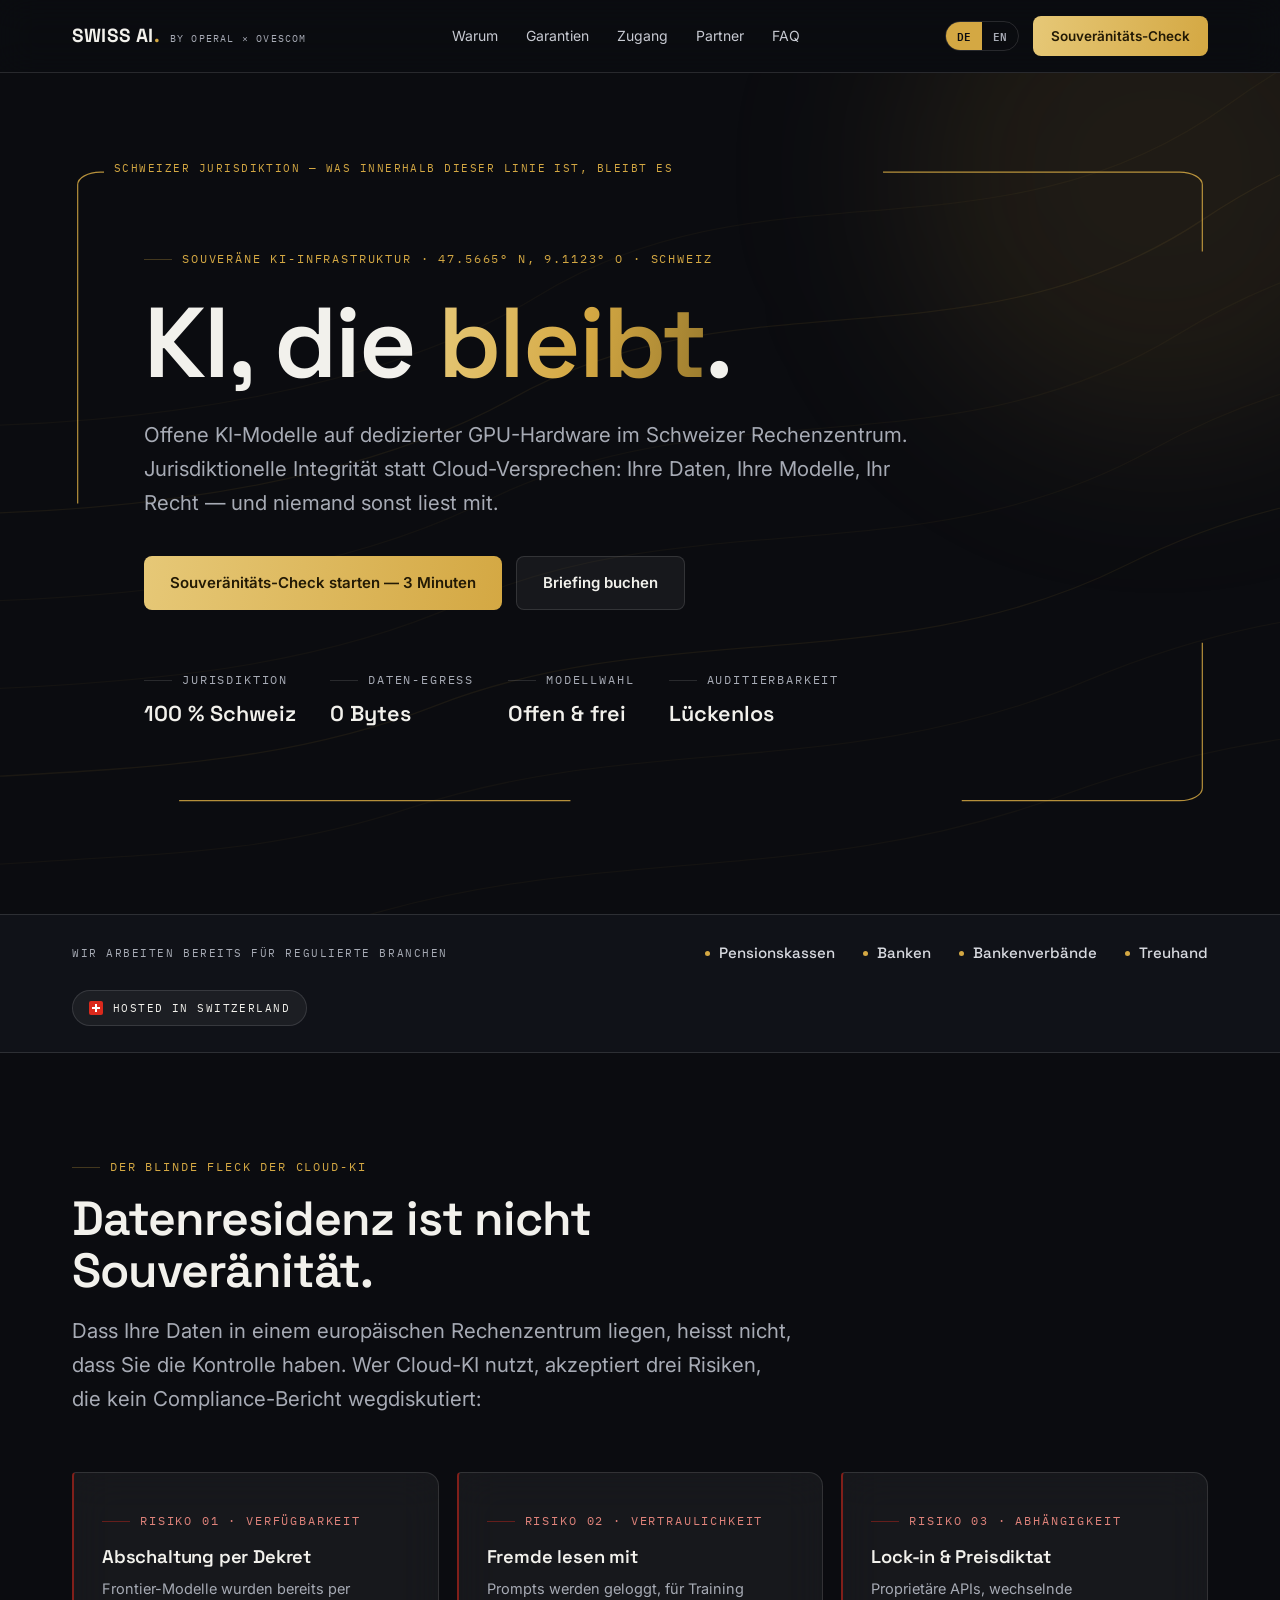
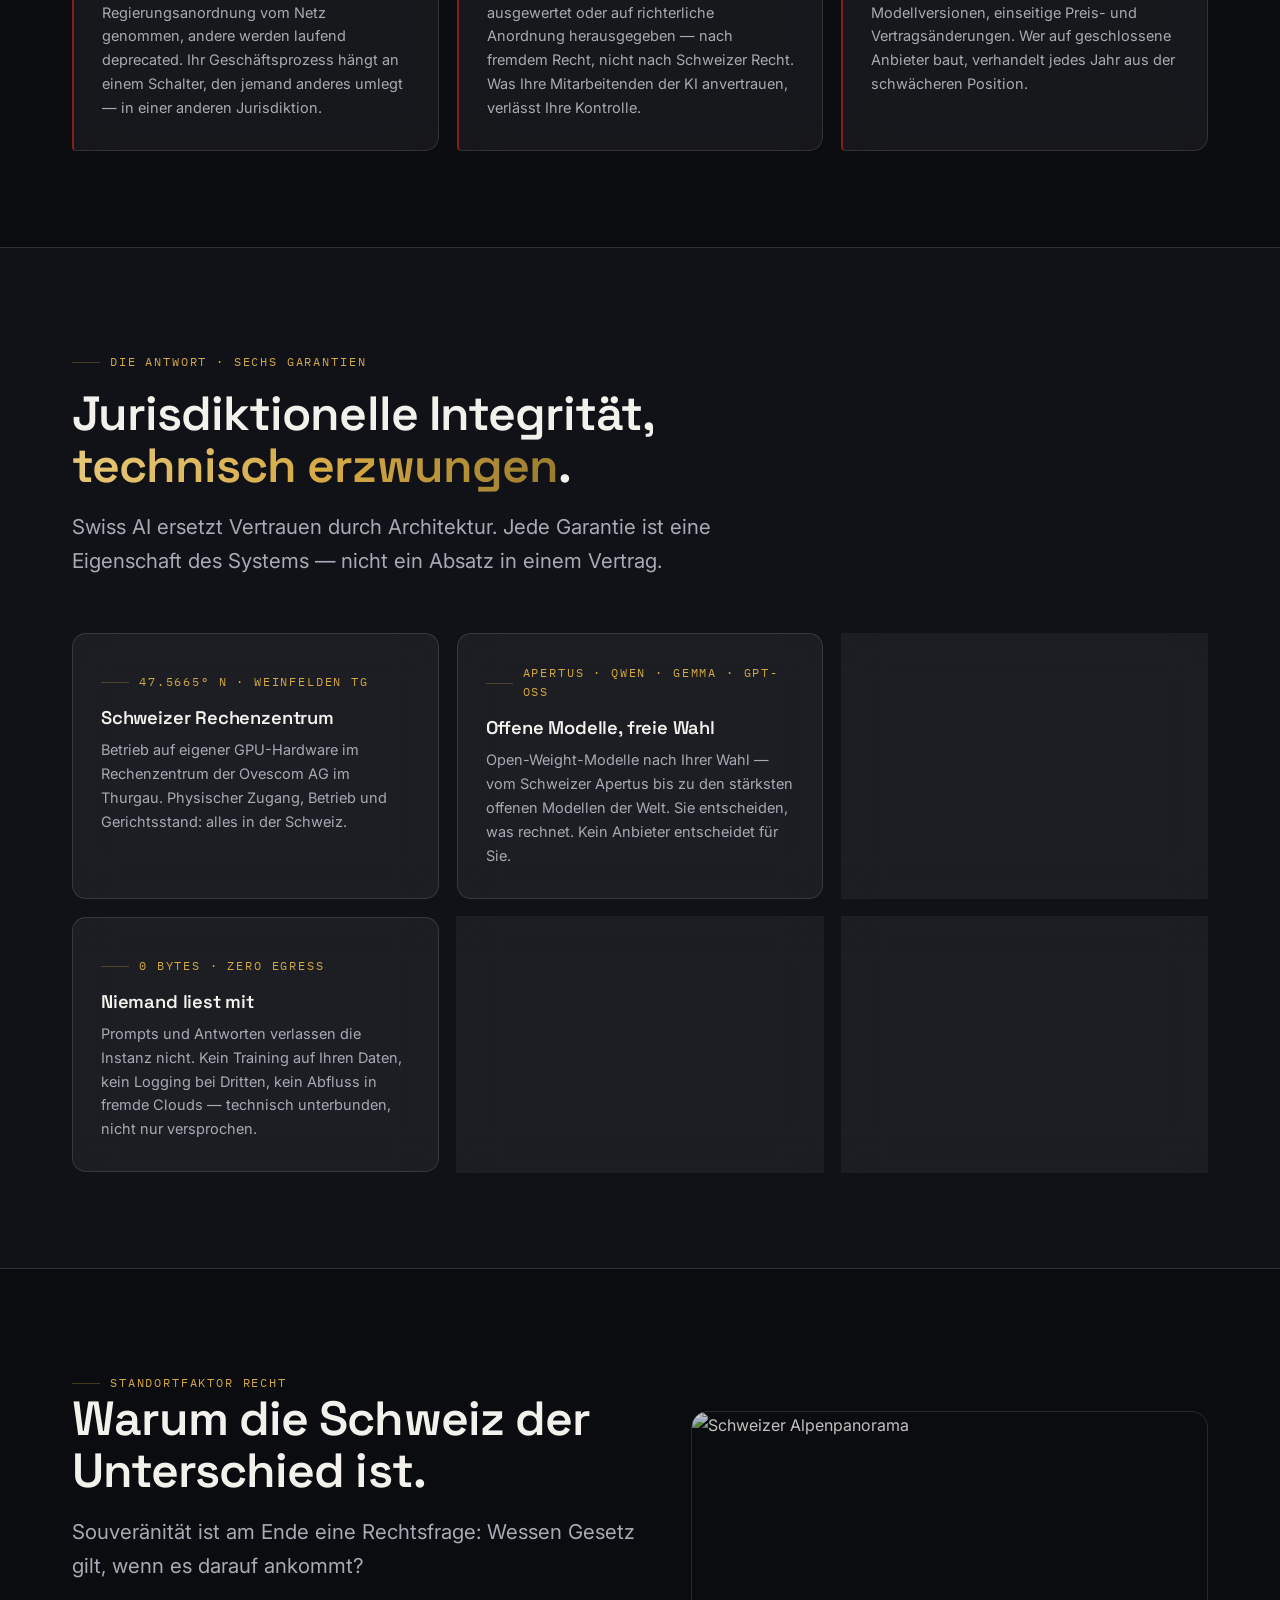
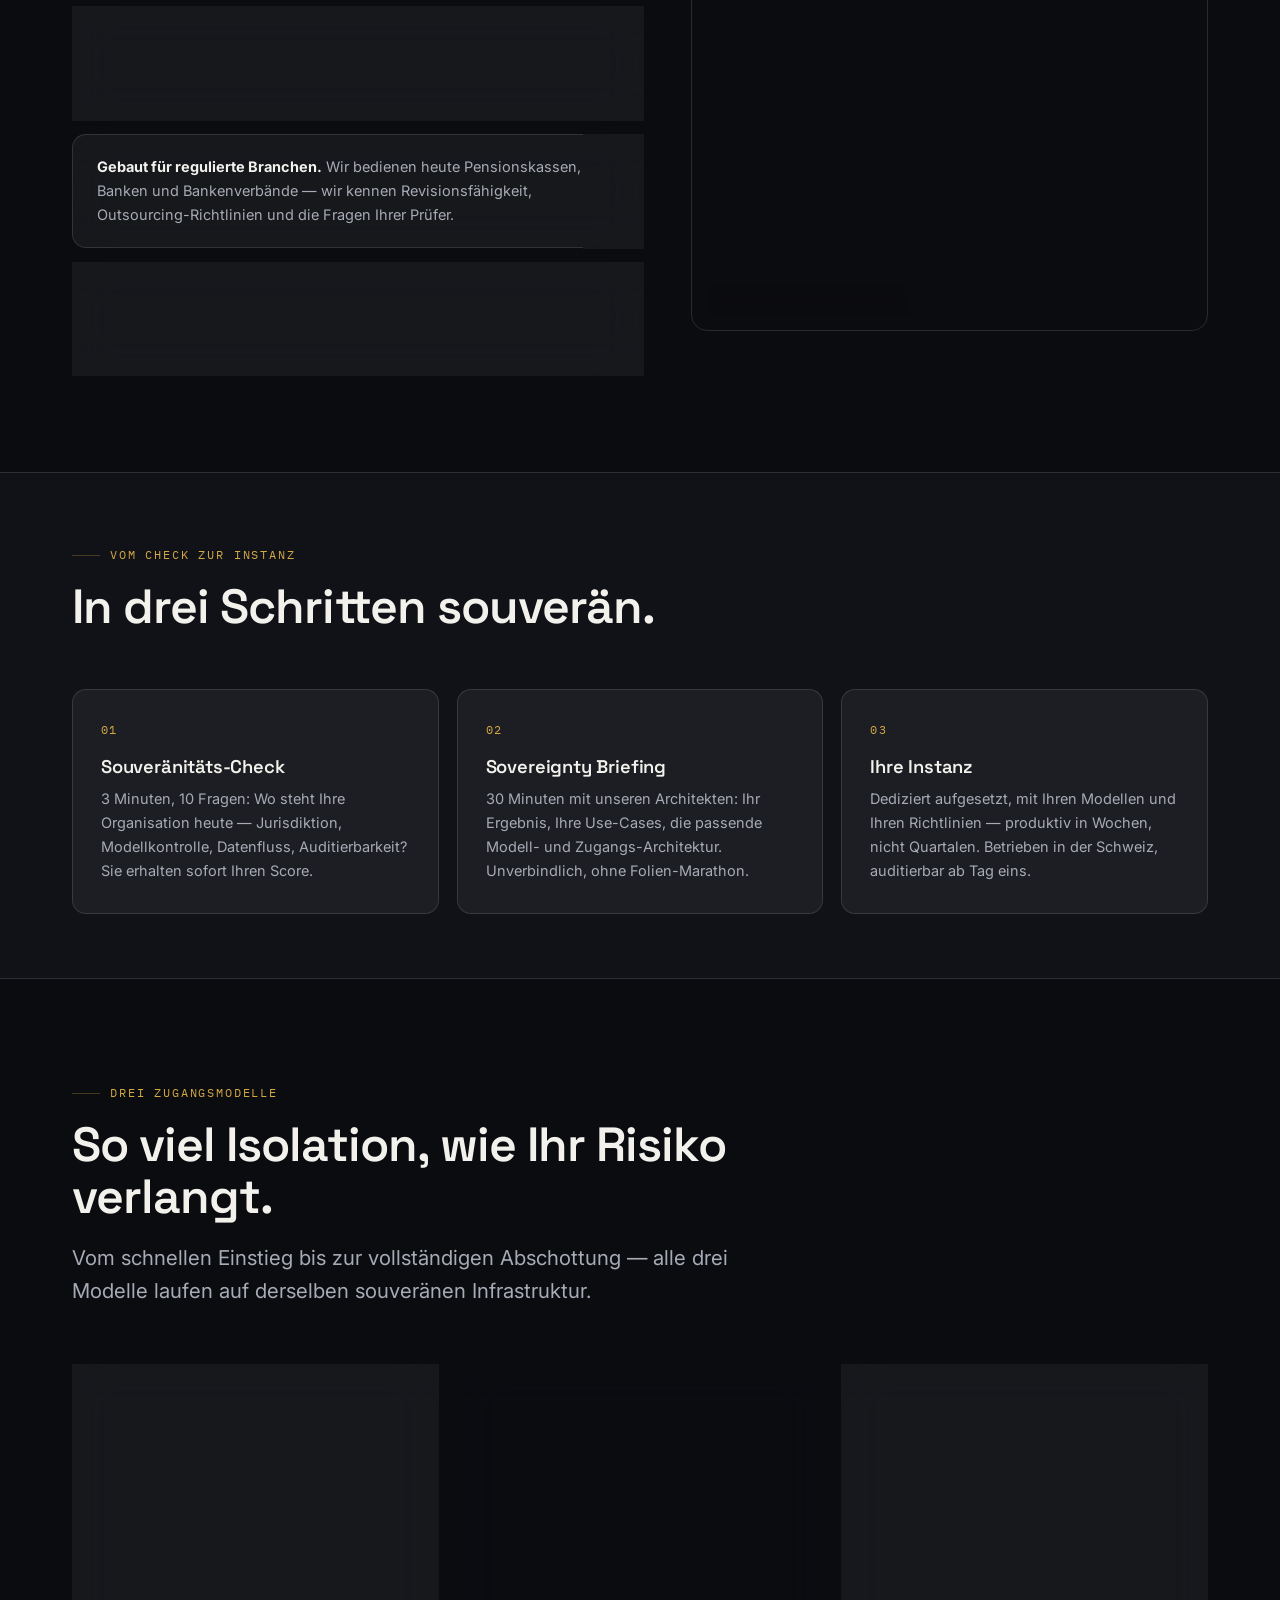
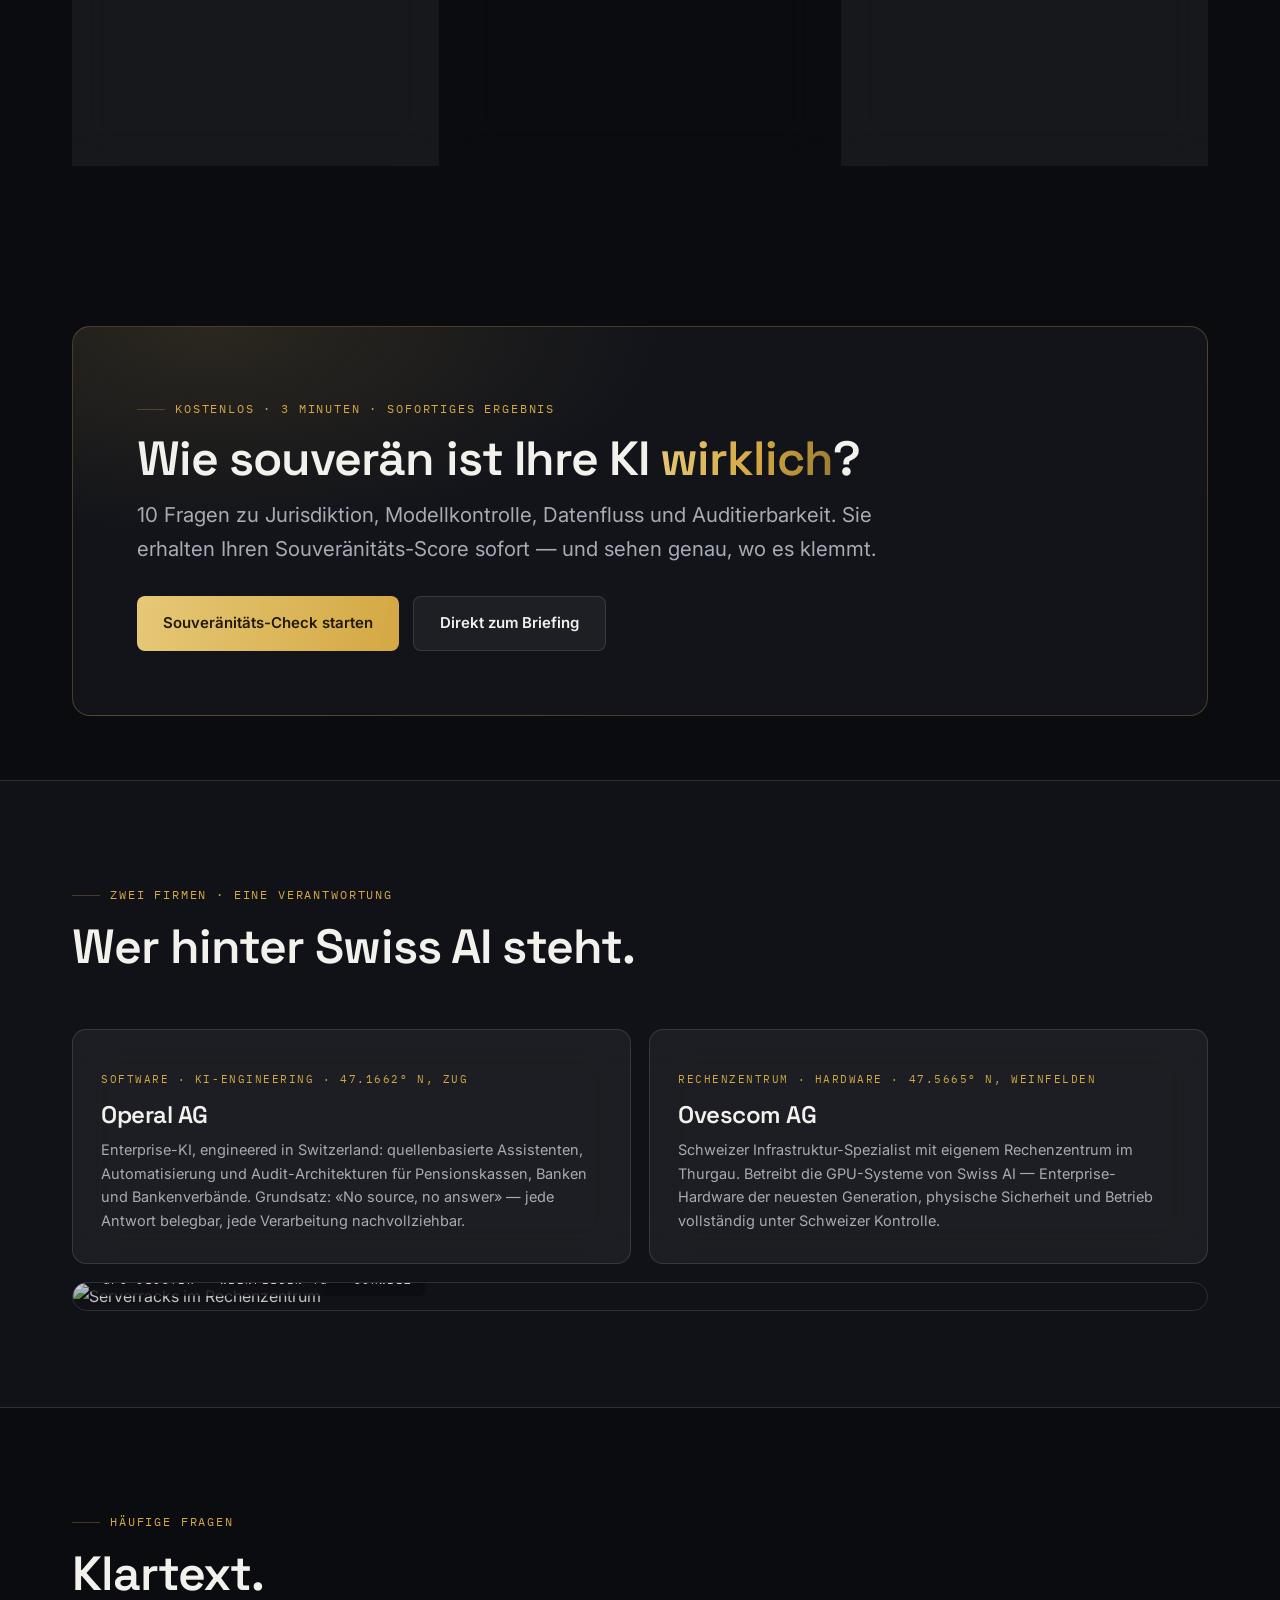
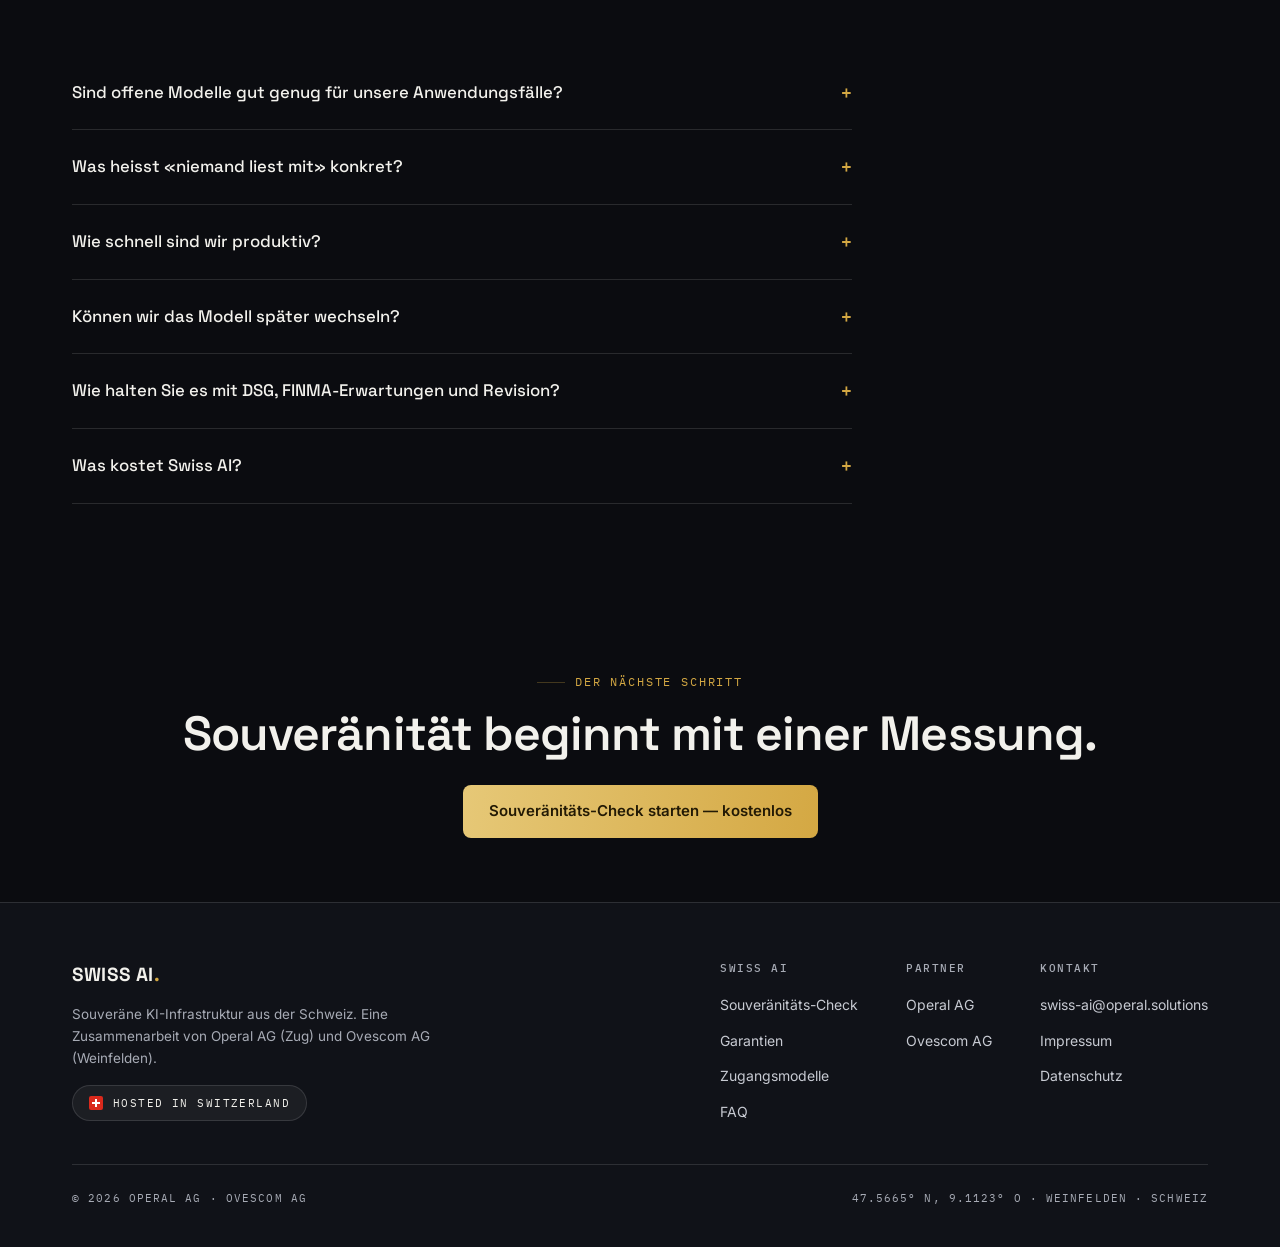
==== index.html @ bdcacbae "Swiss AI launch site: DE/EN homepage, Sovereignty Check Co-Authored-By: Claude Fable 5 <noreply@anth" ====
<!doctype html>
<html lang="de-CH">
<head>
<meta charset="utf-8">
<meta name="viewport" content="width=device-width, initial-scale=1">
<title>Swiss AI — KI, die bleibt. Souveräne KI-Infrastruktur aus der Schweiz</title>
<meta name="description" content="Swiss AI von Operal & Ovescom: offene KI-Modelle auf dedizierter GPU-Hardware im Schweizer Rechenzentrum. Jurisdiktionelle Integrität, Zero-Egress, vollständig auditierbar — für Banken, Pensionskassen und regulierte Branchen.">
<link rel="canonical" href="https://swiss-ai.operal.solutions/">
<link rel="alternate" hreflang="en" href="https://swiss-ai.operal.solutions/en/">
<link rel="alternate" hreflang="de-CH" href="https://swiss-ai.operal.solutions/">
<meta property="og:title" content="Swiss AI — KI, die bleibt.">
<meta property="og:description" content="Souveräne KI-Infrastruktur: Schweizer Rechenzentrum, offene Modelle, dedizierter Zugang, vollständig auditierbar. Niemand sonst liest mit.">
<meta property="og:type" content="website">
<meta property="og:url" content="https://swiss-ai.operal.solutions/">
<link rel="preconnect" href="https://fonts.googleapis.com">
<link rel="preconnect" href="https://fonts.gstatic.com" crossorigin>
<link href="https://fonts.googleapis.com/css2?family=Space+Grotesk:wght@500;600;700&family=Inter:wght@400;500;600&family=IBM+Plex+Mono:wght@400;500&display=swap" rel="stylesheet">
<link rel="stylesheet" href="/assets/style.css">
<link rel="icon" href="data:image/svg+xml,<svg xmlns='http://www.w3.org/2000/svg' viewBox='0 0 100 100'><rect width='100' height='100' rx='18' fill='%230b0c10'/><rect x='42' y='22' width='16' height='56' fill='%23d4a843'/><rect x='22' y='42' width='56' height='16' fill='%23d4a843'/></svg>">
</head>
<body>

<header class="hdr">
  <div class="wrap nav">
    <a class="brand" href="/">
      <span class="brand-mark">SWISS AI<span class="dot">.</span></span>
      <span class="brand-by">by Operal × Ovescom</span>
    </a>
    <nav class="navlinks" aria-label="Hauptnavigation">
      <a href="#warum">Warum</a>
      <a href="#garantien">Garantien</a>
      <a href="#zugang">Zugang</a>
      <a href="#partner">Partner</a>
      <a href="#faq">FAQ</a>
    </nav>
    <div class="navmeta">
      <div class="lang" aria-label="Sprache">
        <a class="on" href="/" aria-current="true">DE</a>
        <a href="/en/">EN</a>
      </div>
      <a class="btn btn-gold btn-sm" href="/check/">Souveränitäts-Check</a>
    </div>
  </div>
</header>

<main>

<!-- ============ HERO ============ -->
<section class="hero">
  <svg class="topo" viewBox="0 0 1400 900" preserveAspectRatio="xMidYMid slice" aria-hidden="true">
    <path d="M-50,720 C200,660 340,700 520,640 C700,580 860,620 1050,540 C1240,460 1350,500 1460,440"/>
    <path class="major" d="M-50,640 C180,600 360,630 540,560 C720,490 900,540 1080,450 C1260,360 1370,410 1460,350"/>
    <path d="M-50,560 C160,540 380,560 560,480 C740,400 920,460 1100,360 C1280,260 1380,320 1460,260"/>
    <path d="M-50,480 C140,480 400,490 580,400 C760,310 940,380 1120,270 C1300,160 1390,230 1460,170"/>
    <path class="major" d="M-50,400 C120,420 420,420 600,320 C780,220 960,300 1140,180 C1320,60 1400,140 1460,80"/>
    <path d="M-50,320 C100,360 440,350 620,240 C800,130 980,220 1160,90 C1340,-40 1410,50 1460,-10"/>
    <path d="M-50,800 C220,720 320,770 500,720 C680,670 840,700 1030,630 C1220,560 1340,590 1460,530"/>
  </svg>
  <div class="blob" style="width:520px;height:520px;background:rgba(212,168,67,0.10);top:-160px;right:-140px;"></div>

  <div class="wrap">
    <div class="hero-inner">
      <svg class="perimeter" aria-hidden="true" preserveAspectRatio="none" viewBox="0 0 100 100">
        <rect x="0.5" y="0.5" width="99" height="99" rx="2" pathLength="4000"/>
      </svg>
      <span class="perimeter-tag">Schweizer Jurisdiktion — was innerhalb dieser Linie ist, bleibt es</span>

      <span class="coord">Souveräne KI-Infrastruktur · 47.5665° N, 9.1123° O · Schweiz</span>
      <h1 class="h-display">KI, die <span class="gold">bleibt</span>.</h1>
      <p class="lede">Offene KI-Modelle auf dedizierter GPU-Hardware im Schweizer Rechenzentrum.
      Jurisdiktionelle Integrität statt Cloud-Versprechen: Ihre Daten, Ihre Modelle, Ihr Recht —
      und niemand sonst liest mit.</p>
      <div class="hero-ctas">
        <a class="btn btn-gold" href="/check/">Souveränitäts-Check starten — 3 Minuten</a>
        <a class="btn btn-glass" href="mailto:swiss-ai@operal.solutions?subject=Sovereignty%20Briefing">Briefing buchen</a>
      </div>

      <div class="hero-facts">
        <div class="fact"><span class="coord">Jurisdiktion</span><strong>100 % Schweiz</strong></div>
        <div class="fact"><span class="coord">Daten-Egress</span><strong>0 Bytes</strong></div>
        <div class="fact"><span class="coord">Modellwahl</span><strong>Offen &amp; frei</strong></div>
        <div class="fact"><span class="coord">Auditierbarkeit</span><strong>Lückenlos</strong></div>
      </div>
    </div>
  </div>
</section>

<!-- ============ TRUST ============ -->
<div class="trust">
  <div class="wrap trust-row">
    <span class="trust-label">Wir arbeiten bereits für regulierte Branchen</span>
    <div class="trust-items">
      <span>Pensionskassen</span>
      <span>Banken</span>
      <span>Bankenverbände</span>
      <span>Treuhand</span>
    </div>
    <span class="ch-badge"><span class="ch-cross" aria-hidden="true"></span> Hosted in Switzerland</span>
  </div>
</div>

<!-- ============ WARUM / RISIKEN ============ -->
<section id="warum">
  <div class="wrap">
    <div class="section-head reveal">
      <span class="coord">Der blinde Fleck der Cloud-KI</span>
      <h2 class="h-section">Datenresidenz ist nicht Souveränität.</h2>
      <p class="lede">Dass Ihre Daten in einem europäischen Rechenzentrum liegen, heisst nicht,
      dass Sie die Kontrolle haben. Wer Cloud-KI nutzt, akzeptiert drei Risiken,
      die kein Compliance-Bericht wegdiskutiert:</p>
    </div>
    <div class="grid grid-3">
      <div class="card card-risk reveal">
        <span class="coord">Risiko 01 · Verfügbarkeit</span>
        <h3 class="h-card">Abschaltung per Dekret</h3>
        <p>Frontier-Modelle wurden bereits per Regierungsanordnung vom Netz genommen, andere werden
        laufend deprecated. Ihr Geschäftsprozess hängt an einem Schalter, den jemand anderes umlegt —
        in einer anderen Jurisdiktion.</p>
      </div>
      <div class="card card-risk reveal">
        <span class="coord">Risiko 02 · Vertraulichkeit</span>
        <h3 class="h-card">Fremde lesen mit</h3>
        <p>Prompts werden geloggt, für Training ausgewertet oder auf richterliche Anordnung
        herausgegeben — nach fremdem Recht, nicht nach Schweizer Recht. Was Ihre Mitarbeitenden
        der KI anvertrauen, verlässt Ihre Kontrolle.</p>
      </div>
      <div class="card card-risk reveal">
        <span class="coord">Risiko 03 · Abhängigkeit</span>
        <h3 class="h-card">Lock-in &amp; Preisdiktat</h3>
        <p>Proprietäre APIs, wechselnde Modellversionen, einseitige Preis- und Vertragsänderungen.
        Wer auf geschlossene Anbieter baut, verhandelt jedes Jahr aus der schwächeren Position.</p>
      </div>
    </div>
  </div>
</section>

<!-- ============ GARANTIEN ============ -->
<section id="garantien" style="background:var(--ink-2);border-top:1px solid var(--line);border-bottom:1px solid var(--line);">
  <div class="wrap">
    <div class="section-head reveal">
      <span class="coord">Die Antwort · Sechs Garantien</span>
      <h2 class="h-section">Jurisdiktionelle Integrität, <span class="gold">technisch erzwungen</span>.</h2>
      <p class="lede">Swiss AI ersetzt Vertrauen durch Architektur. Jede Garantie ist eine
      Eigenschaft des Systems — nicht ein Absatz in einem Vertrag.</p>
    </div>
    <div class="grid grid-3">
      <div class="card reveal">
        <span class="coord">47.5665° N · Weinfelden TG</span>
        <h3 class="h-card">Schweizer Rechenzentrum</h3>
        <p>Betrieb auf eigener GPU-Hardware im Rechenzentrum der Ovescom AG im Thurgau.
        Physischer Zugang, Betrieb und Gerichtsstand: alles in der Schweiz.</p>
      </div>
      <div class="card reveal">
        <span class="coord">Apertus · Qwen · Gemma · GPT-OSS</span>
        <h3 class="h-card">Offene Modelle, freie Wahl</h3>
        <p>Open-Weight-Modelle nach Ihrer Wahl — vom Schweizer Apertus bis zu den stärksten
        offenen Modellen der Welt. Sie entscheiden, was rechnet. Kein Anbieter entscheidet für Sie.</p>
      </div>
      <div class="card reveal">
        <span class="coord">GPU-Passthrough · MIG-Isolation</span>
        <h3 class="h-card">Dedizierter Zugang</h3>
        <p>Ihre Instanz läuft auf dedizierten oder hardware-isolierten GPU-Ressourcen.
        Kein Sharing mit Unbekannten, keine Nachbarn auf Ihrer Recheneinheit.</p>
      </div>
      <div class="card reveal">
        <span class="coord">0 Bytes · Zero Egress</span>
        <h3 class="h-card">Niemand liest mit</h3>
        <p>Prompts und Antworten verlassen die Instanz nicht. Kein Training auf Ihren Daten,
        kein Logging bei Dritten, kein Abfluss in fremde Clouds — technisch unterbunden, nicht nur versprochen.</p>
      </div>
      <div class="card reveal">
        <span class="coord">Jede Antwort · Jedes Log</span>
        <h3 class="h-card">Vollständig auditierbar</h3>
        <p>Lückenlose Protokollierung unter Ihrer Kontrolle: welches Modell, welche Version, welche
        Datenquelle, welche Antwort. Revisionsfähig für DSG, FINMA-Erwartungen und interne Audits.</p>
      </div>
      <div class="card reveal">
        <span class="coord">Eingefroren · Versioniert</span>
        <h3 class="h-card">KI, die bleibt</h3>
        <p>Ihre Modellversion wird eingefroren und bleibt verfügbar, solange Sie sie brauchen.
        Keine stillen Updates, keine Zwangsmigration, keine Abkündigung über Nacht.</p>
      </div>
    </div>
  </div>
</section>

<!-- ============ WHY SWITZERLAND / IMAGE SPLIT ============ -->
<section>
  <div class="wrap split">
    <div class="reveal">
      <span class="coord">Standortfaktor Recht</span>
      <h2 class="h-section">Warum die Schweiz der Unterschied ist.</h2>
      <p class="lede" style="margin:18px 0 24px;">Souveränität ist am Ende eine Rechtsfrage:
      Wessen Gesetz gilt, wenn es darauf ankommt?</p>
      <div class="grid" style="gap:14px;">
        <div class="card" style="padding:20px 24px;">
          <p><strong style="color:var(--text);">Schweizer Recht, Schweizer Gerichtsstand.</strong>
          Ihre KI-Verarbeitung untersteht DSG und Schweizer Verträgen — nicht der Reichweite
          fremder Behörden über deren Cloud-Anbieter.</p>
        </div>
        <div class="card" style="padding:20px 24px;">
          <p><strong style="color:var(--text);">Gebaut für regulierte Branchen.</strong>
          Wir bedienen heute Pensionskassen, Banken und Bankenverbände — wir kennen
          Revisionsfähigkeit, Outsourcing-Richtlinien und die Fragen Ihrer Prüfer.</p>
        </div>
        <div class="card" style="padding:20px 24px;">
          <p><strong style="color:var(--text);">Zwei Schweizer Firmen, eine Verantwortung.</strong>
          Software und Betrieb aus einer Hand: Operal (Zug) und Ovescom (Weinfelden).
          Kurze Wege, echte Ansprechpartner, keine Ticket-Warteschlange in Übersee.</p>
        </div>
      </div>
    </div>
    <figure class="figure reveal" style="min-height:520px;">
      <img src="https://images.unsplash.com/photo-1531210483974-4f8c1f33fd35?w=1200&q=80" alt="Schweizer Alpenpanorama" loading="lazy">
      <figcaption>CH · Fels statt Wolke</figcaption>
    </figure>
  </div>
</section>

<!-- ============ PROCESS ============ -->
<section class="tight" style="background:var(--ink-2);border-top:1px solid var(--line);border-bottom:1px solid var(--line);">
  <div class="wrap">
    <div class="section-head reveal">
      <span class="coord">Vom Check zur Instanz</span>
      <h2 class="h-section">In drei Schritten souverän.</h2>
    </div>
    <div class="steps">
      <div class="step reveal">
        <h3 class="h-card">Souveränitäts-Check</h3>
        <p>3 Minuten, 10 Fragen: Wo steht Ihre Organisation heute — Jurisdiktion, Modellkontrolle,
        Datenfluss, Auditierbarkeit? Sie erhalten sofort Ihren Score.</p>
      </div>
      <div class="step reveal">
        <h3 class="h-card">Sovereignty Briefing</h3>
        <p>30 Minuten mit unseren Architekten: Ihr Ergebnis, Ihre Use-Cases, die passende
        Modell- und Zugangs-Architektur. Unverbindlich, ohne Folien-Marathon.</p>
      </div>
      <div class="step reveal">
        <h3 class="h-card">Ihre Instanz</h3>
        <p>Dediziert aufgesetzt, mit Ihren Modellen und Ihren Richtlinien — produktiv in Wochen,
        nicht Quartalen. Betrieben in der Schweiz, auditierbar ab Tag eins.</p>
      </div>
    </div>
  </div>
</section>

<!-- ============ ZUGANG / TIERS ============ -->
<section id="zugang">
  <div class="wrap">
    <div class="section-head reveal">
      <span class="coord">Drei Zugangsmodelle</span>
      <h2 class="h-section">So viel Isolation, wie Ihr Risiko verlangt.</h2>
      <p class="lede">Vom schnellen Einstieg bis zur vollständigen Abschottung —
      alle drei Modelle laufen auf derselben souveränen Infrastruktur.</p>
    </div>
    <div class="grid grid-3">
      <div class="card tier reveal">
        <span class="coord">Zugang A</span>
        <h3 class="h-card">Shared API</h3>
        <ul>
          <li>OpenAI-kompatible API auf offenen Modellen</li>
          <li>Verarbeitung ausschliesslich in der Schweiz</li>
          <li>Kein Training auf Ihren Daten, kein Fremd-Logging</li>
          <li>Start innert Tagen</li>
        </ul>
        <p class="tier-for">Für Teams, die Cloud-APIs ersetzen wollen — ohne Projektaufwand.</p>
      </div>
      <div class="card tier tier-hi reveal">
        <span class="coord">Zugang B · Meistgewählt</span>
        <h3 class="h-card">Dedizierte Instanz</h3>
        <ul>
          <li>Eigene VM mit dedizierter / MIG-isolierter GPU</li>
          <li>Modelle nach Wahl, eingefroren &amp; versioniert</li>
          <li>Ihre Richtlinien, Ihre Logs, Ihr Audit-Zugriff</li>
          <li>Anbindung an Ihre Systeme (RAG, ERP, DMS)</li>
        </ul>
        <p class="tier-for">Für Banken, Pensionskassen und Treuhänder mit eigenen Daten und Prüfern.</p>
      </div>
      <div class="card tier reveal">
        <span class="coord">Zugang C</span>
        <h3 class="h-card">Air-Gapped</h3>
        <ul>
          <li>Physisch getrennte Umgebung, kein Internet-Pfad</li>
          <li>Zutritts- und Zugriffskontrolle nach Ihrem Regelwerk</li>
          <li>Für höchste Vertraulichkeitsstufen</li>
          <li>Optional: Betrieb auf Ihrer eigenen Hardware</li>
        </ul>
        <p class="tier-for">Für Fälle, in denen schon die Frage «wer könnte theoretisch?» zu viel ist.</p>
      </div>
    </div>
  </div>
</section>

<!-- ============ CHECK BAND ============ -->
<section class="tight">
  <div class="wrap">
    <div class="band reveal">
      <span class="coord">Kostenlos · 3 Minuten · Sofortiges Ergebnis</span>
      <h2 class="h-section">Wie souverän ist Ihre KI <span class="gold">wirklich</span>?</h2>
      <p class="lede">10 Fragen zu Jurisdiktion, Modellkontrolle, Datenfluss und Auditierbarkeit.
      Sie erhalten Ihren Souveränitäts-Score sofort — und sehen genau, wo es klemmt.</p>
      <div class="hero-ctas">
        <a class="btn btn-gold" href="/check/">Souveränitäts-Check starten</a>
        <a class="btn btn-glass" href="mailto:swiss-ai@operal.solutions?subject=Sovereignty%20Briefing">Direkt zum Briefing</a>
      </div>
    </div>
  </div>
</section>

<!-- ============ PARTNER ============ -->
<section id="partner" style="background:var(--ink-2);border-top:1px solid var(--line);border-bottom:1px solid var(--line);">
  <div class="wrap">
    <div class="section-head reveal">
      <span class="coord">Zwei Firmen · Eine Verantwortung</span>
      <h2 class="h-section">Wer hinter Swiss AI steht.</h2>
    </div>
    <div class="grid grid-2">
      <div class="card partner-card reveal">
        <p class="role">Software · KI-Engineering · 47.1662° N, Zug</p>
        <h3>Operal AG</h3>
        <p>Enterprise-KI, engineered in Switzerland: quellenbasierte Assistenten, Automatisierung
        und Audit-Architekturen für Pensionskassen, Banken und Bankenverbände. Grundsatz:
        «No source, no answer» — jede Antwort belegbar, jede Verarbeitung nachvollziehbar.</p>
      </div>
      <div class="card partner-card reveal">
        <p class="role">Rechenzentrum · Hardware · 47.5665° N, Weinfelden</p>
        <h3>Ovescom AG</h3>
        <p>Schweizer Infrastruktur-Spezialist mit eigenem Rechenzentrum im Thurgau. Betreibt die
        GPU-Systeme von Swiss AI — Enterprise-Hardware der neuesten Generation, physische Sicherheit
        und Betrieb vollständig unter Schweizer Kontrolle.</p>
      </div>
    </div>
    <figure class="figure reveal" style="margin-top:18px;max-height:360px;">
      <img src="https://images.unsplash.com/photo-1558494949-ef010cbdcc31?w=1600&q=80" alt="Serverracks im Rechenzentrum" loading="lazy" style="max-height:360px;">
      <figcaption>GPU-Cluster · Weinfelden TG · Schweiz</figcaption>
    </figure>
  </div>
</section>

<!-- ============ FAQ ============ -->
<section id="faq">
  <div class="wrap">
    <div class="section-head reveal">
      <span class="coord">Häufige Fragen</span>
      <h2 class="h-section">Klartext.</h2>
    </div>
    <div class="faq reveal">
      <details>
        <summary>Sind offene Modelle gut genug für unsere Anwendungsfälle?</summary>
        <p class="a">Für die allermeisten Unternehmens-Anwendungen: ja. Aktuelle Open-Weight-Modelle
        erreichen bei Analyse-, Dokumenten- und Assistenz-Aufgaben ein Niveau, das vor kurzem noch
        Frontier-Clouds vorbehalten war. Im Briefing benchmarken wir Ihre konkreten Use-Cases —
        Sie entscheiden auf Basis von Resultaten, nicht Marketing.</p>
      </details>
      <details>
        <summary>Was heisst «niemand liest mit» konkret?</summary>
        <p class="a">Ihre Prompts und Antworten werden ausschliesslich auf Ihrer Instanz in der Schweiz
        verarbeitet. Es gibt keinen Abfluss an Modellanbieter, kein Training auf Ihren Daten und kein
        Logging durch Dritte. Die einzigen Logs sind Ihre eigenen — unter Ihrer Kontrolle, für Ihr Audit.</p>
      </details>
      <details>
        <summary>Wie schnell sind wir produktiv?</summary>
        <p class="a">Shared API: innert Tagen. Eine dedizierte Instanz mit Modellwahl, Richtlinien und
        Systemanbindung: typischerweise wenige Wochen. Air-Gapped-Umgebungen planen wir individuell.</p>
      </details>
      <details>
        <summary>Können wir das Modell später wechseln?</summary>
        <p class="a">Jederzeit. Die Architektur ist modell-agnostisch: Sie können neue offene Modelle
        testen und umstellen, ohne Ihre Integrationen anzufassen. Und Ihre bisherige Version bleibt
        verfügbar, solange Sie sie brauchen — das ist der Kern von «KI, die bleibt».</p>
      </details>
      <details>
        <summary>Wie halten Sie es mit DSG, FINMA-Erwartungen und Revision?</summary>
        <p class="a">Verarbeitung und Betrieb erfolgen in der Schweiz unter Schweizer Recht. Jede
        Anfrage ist protokollierbar (Modell, Version, Quelle, Antwort), Auftragsverarbeitung und
        Audit-Rechte regeln wir vertraglich. Wir arbeiten heute für Pensionskassen und Banken —
        die Fragen Ihrer Prüfer sind uns vertraut, nicht fremd.</p>
      </details>
      <details>
        <summary>Was kostet Swiss AI?</summary>
        <p class="a">Das hängt von Zugangsmodell, GPU-Bedarf und Isolationsgrad ab. Nach dem
        Souveränitäts-Check und einem kurzen Briefing erhalten Sie eine transparente Offerte —
        Fixpreise pro Monat, keine versteckten Token-Überraschungen.</p>
      </details>
    </div>
  </div>
</section>

<!-- ============ FINAL CTA ============ -->
<section class="tight">
  <div class="wrap" style="text-align:center;">
    <div class="reveal">
      <span class="coord" style="justify-content:center;">Der nächste Schritt</span>
      <h2 class="h-section" style="margin:16px 0 26px;">Souveränität beginnt mit einer Messung.</h2>
      <a class="btn btn-gold" href="/check/">Souveränitäts-Check starten — kostenlos</a>
    </div>
  </div>
</section>

</main>

<footer>
  <div class="wrap">
    <div class="foot">
      <div class="foot-left">
        <span class="brand-mark">SWISS AI<span class="dot">.</span></span>
        <p>Souveräne KI-Infrastruktur aus der Schweiz. Eine Zusammenarbeit von Operal AG (Zug)
        und Ovescom AG (Weinfelden).</p>
        <p style="margin-top:16px;"><span class="ch-badge"><span class="ch-cross" aria-hidden="true"></span> Hosted in Switzerland</span></p>
      </div>
      <div class="foot-links">
        <div>
          <h4>Swiss AI</h4>
          <ul>
            <li><a href="/check/">Souveränitäts-Check</a></li>
            <li><a href="#garantien">Garantien</a></li>
            <li><a href="#zugang">Zugangsmodelle</a></li>
            <li><a href="#faq">FAQ</a></li>
          </ul>
        </div>
        <div>
          <h4>Partner</h4>
          <ul>
            <li><a href="https://operal.solutions" rel="noopener">Operal AG</a></li>
            <li><a href="https://www.ovescom.com" rel="noopener">Ovescom AG</a></li>
          </ul>
        </div>
        <div>
          <h4>Kontakt</h4>
          <ul>
            <li><a href="mailto:swiss-ai@operal.solutions">swiss-ai@operal.solutions</a></li>
            <li><a href="https://operal.solutions/imprint" rel="noopener">Impressum</a></li>
            <li><a href="https://operal.solutions/privacy" rel="noopener">Datenschutz</a></li>
          </ul>
        </div>
      </div>
    </div>
    <div class="foot-meta">
      <span>© 2026 Operal AG · Ovescom AG</span>
      <span>47.5665° N, 9.1123° O · Weinfelden · Schweiz</span>
    </div>
  </div>
</footer>

<script src="/assets/site.js" defer></script>
</body>
</html>
---- assets/style.css ----
/* ============================================================
   SWISS AI · Design System "Perimeter"
   Sibling of Operal Atmosphere — ink, gold, glass, Swiss grid.
   ============================================================ */

:root {
  --ink: #0b0c10;
  --ink-2: #101218;
  --panel: #12141a;
  --gold: #d4a843;
  --gold-lite: #e6c877;
  --gold-deep: #9a7b2e;
  --swiss-red: #da291c;
  --text: #f2f1ec;
  --muted: #a7abb5;
  --line: rgba(255, 255, 255, 0.12);
  --gold-line: rgba(212, 168, 67, 0.28);
  --glass: rgba(255, 255, 255, 0.05);
  --glass-2: rgba(255, 255, 255, 0.09);
  --maxw: 1200px;
  --font-display: "Space Grotesk", "Helvetica Neue", sans-serif;
  --font-body: "Inter", system-ui, sans-serif;
  --font-mono: "IBM Plex Mono", ui-monospace, monospace;
}

* { box-sizing: border-box; margin: 0; }
html { scroll-behavior: smooth; }
body {
  background: var(--ink);
  color: var(--text);
  font-family: var(--font-body);
  font-size: 16px;
  line-height: 1.65;
  -webkit-font-smoothing: antialiased;
  overflow-x: hidden;
}
img { max-width: 100%; display: block; }
a { color: inherit; text-decoration: none; }
:focus-visible { outline: 2px solid var(--gold); outline-offset: 3px; border-radius: 2px; }

.wrap { max-width: var(--maxw); margin: 0 auto; padding: 0 32px; }
@media (max-width: 640px) { .wrap { padding: 0 20px; } }

/* ---------- typography ---------- */
h1, h2, h3 { font-family: var(--font-display); font-weight: 600; line-height: 1.08; letter-spacing: -0.02em; }
.h-display { font-size: clamp(3rem, 8vw, 6.2rem); }
.h-section { font-size: clamp(1.9rem, 4vw, 3rem); }
.h-card { font-size: 1.15rem; font-weight: 600; letter-spacing: -0.01em; }
.lede { font-size: clamp(1.05rem, 1.6vw, 1.3rem); color: var(--muted); max-width: 60ch; }
.gold { background: linear-gradient(100deg, var(--gold-lite), var(--gold) 55%, var(--gold-deep));
  -webkit-background-clip: text; background-clip: text; -webkit-text-fill-color: transparent; }

/* coordinate eyebrow — jurisdiction encoded in structure */
.coord {
  font-family: var(--font-mono);
  font-size: 11.5px;
  letter-spacing: 0.16em;
  text-transform: uppercase;
  color: var(--gold);
  display: inline-flex;
  align-items: center;
  gap: 10px;
}
.coord::before { content: ""; width: 28px; height: 1px; background: var(--gold-line); }

/* ---------- header ---------- */
.hdr {
  position: sticky; top: 0; z-index: 60;
  background: rgba(11, 12, 16, 0.75);
  backdrop-filter: blur(18px);
  -webkit-backdrop-filter: blur(18px);
  border-bottom: 1px solid var(--line);
}
.nav { display: flex; align-items: center; justify-content: space-between; height: 72px; gap: 24px; }
.brand { display: flex; align-items: baseline; gap: 10px; }
.brand-mark { font-family: var(--font-display); font-weight: 700; font-size: 19px; letter-spacing: 0.01em; }
.brand-mark .dot { color: var(--gold); }
.brand-by { font-family: var(--font-mono); font-size: 10px; letter-spacing: 0.12em; text-transform: uppercase; color: var(--muted); }
.navlinks { display: flex; gap: 28px; }
.navlinks a { font-size: 14px; color: #c7cad2; transition: color 0.2s; }
.navlinks a:hover { color: #fff; }
.navmeta { display: flex; align-items: center; gap: 14px; }
.lang { display: flex; border: 1px solid var(--line); border-radius: 100px; overflow: hidden;
  font-size: 11px; font-weight: 600; font-family: var(--font-mono); }
.lang a { padding: 5px 11px; color: var(--muted); }
.lang a.on { background: var(--gold); color: var(--ink); }
@media (max-width: 900px) { .navlinks { display: none; } }

/* ---------- buttons ---------- */
.btn {
  display: inline-flex; align-items: center; justify-content: center; gap: 8px;
  font-size: 15px; font-weight: 600; font-family: var(--font-body);
  border-radius: 8px; padding: 14px 26px; cursor: pointer; border: none;
  transition: transform 0.2s, box-shadow 0.2s, background 0.2s, filter 0.2s;
  white-space: nowrap;
}
.btn-gold { background: linear-gradient(100deg, var(--gold-lite), var(--gold)); color: #231a05; }
.btn-gold:hover { filter: brightness(1.07); transform: translateY(-1px); box-shadow: 0 12px 34px rgba(212, 168, 67, 0.3); }
.btn-glass { background: var(--glass); border: 1px solid var(--line); color: var(--text); }
.btn-glass:hover { background: var(--glass-2); }
.btn-sm { padding: 9px 18px; font-size: 13.5px; }

/* ---------- hero with jurisdiction perimeter ---------- */
.hero { position: relative; padding: 96px 0 110px; overflow: hidden; }
.hero-inner {
  position: relative;
  padding: clamp(36px, 6vw, 72px);
  border-radius: 16px;
}
/* the perimeter: a line that draws itself around the content */
.perimeter { position: absolute; inset: 0; width: 100%; height: 100%; pointer-events: none; }
.perimeter rect {
  fill: none; stroke: var(--gold); stroke-width: 1.2; opacity: 0.85;
  stroke-dasharray: 4000; stroke-dashoffset: 4000;
  animation: draw 2.6s cubic-bezier(0.6, 0, 0.2, 1) 0.3s forwards;
  vector-effect: non-scaling-stroke;
}
@keyframes draw { to { stroke-dashoffset: 0; } }
.perimeter-tag {
  position: absolute; top: -9px; left: 32px;
  font-family: var(--font-mono); font-size: 10.5px; letter-spacing: 0.14em; text-transform: uppercase;
  color: var(--gold); background: var(--ink); padding: 0 10px;
  opacity: 0; animation: fadein 0.8s ease 2.4s forwards;
}
@keyframes fadein { to { opacity: 1; } }
.hero h1 { margin: 20px 0 22px; }
.hero .lede { margin-bottom: 36px; }
.hero-ctas { display: flex; gap: 14px; flex-wrap: wrap; }
.hero-facts { display: flex; gap: 34px; flex-wrap: wrap; margin-top: 52px; }
.fact .coord { color: var(--muted); }
.fact .coord::before { background: var(--line); }
.fact strong { display: block; font-family: var(--font-display); font-size: 1.35rem; margin-top: 6px; font-weight: 600; }

/* topographic contour backdrop */
.topo {
  position: absolute; inset: -10% -20%; z-index: -1; opacity: 0.5; pointer-events: none;
}
.topo path { fill: none; stroke: rgba(212, 168, 67, 0.09); stroke-width: 1; }
.topo .major { stroke: rgba(212, 168, 67, 0.16); }
.blob { position: absolute; border-radius: 50%; filter: blur(90px); pointer-events: none; z-index: -1; }

/* ---------- sections ---------- */
section { position: relative; padding: 96px 0; }
section.tight { padding: 64px 0; }
.section-head { max-width: 720px; margin-bottom: 56px; }
.section-head h2 { margin: 16px 0 18px; }

/* trust strip */
.trust { border-top: 1px solid var(--line); border-bottom: 1px solid var(--line); padding: 26px 0; background: var(--ink-2); }
.trust-row { display: flex; align-items: center; justify-content: space-between; gap: 24px; flex-wrap: wrap; }
.trust-label { font-family: var(--font-mono); font-size: 11px; letter-spacing: 0.14em; text-transform: uppercase; color: var(--muted); }
.trust-items { display: flex; gap: 28px; flex-wrap: wrap; font-family: var(--font-display); font-size: 15px; font-weight: 500; color: #d8dae0; }
.trust-items span { display: inline-flex; align-items: center; gap: 9px; }
.trust-items span::before { content: ""; width: 5px; height: 5px; background: var(--gold); border-radius: 50%; }

/* cards */
.grid { display: grid; gap: 18px; }
.grid-3 { grid-template-columns: repeat(3, 1fr); }
.grid-2 { grid-template-columns: repeat(2, 1fr); }
@media (max-width: 940px) { .grid-3 { grid-template-columns: 1fr; } .grid-2 { grid-template-columns: 1fr; } }
.card {
  background: var(--glass); border: 1px solid var(--line); border-radius: 14px;
  padding: 30px 28px; backdrop-filter: blur(20px); -webkit-backdrop-filter: blur(20px);
  transition: border-color 0.25s, transform 0.25s;
}
.card:hover { border-color: var(--gold-line); transform: translateY(-3px); }
.card .coord { margin-bottom: 16px; }
.card h3 { margin-bottom: 10px; }
.card p { color: var(--muted); font-size: 14.5px; }
.card-risk { border-left: 2px solid rgba(218, 41, 28, 0.55); border-radius: 4px 14px 14px 4px; }
.card-risk .coord { color: #e0837b; }
.card-risk .coord::before { background: rgba(218, 41, 28, 0.4); }

/* swiss badge — the one red element */
.ch-badge {
  display: inline-flex; align-items: center; gap: 10px;
  font-family: var(--font-mono); font-size: 11px; letter-spacing: 0.13em; text-transform: uppercase;
  border: 1px solid var(--line); border-radius: 100px; padding: 8px 16px; color: var(--text);
  background: var(--glass);
}
.ch-cross {
  width: 14px; height: 14px; background: var(--swiss-red); border-radius: 2px;
  position: relative; flex: none;
}
.ch-cross::before, .ch-cross::after { content: ""; position: absolute; background: #fff; }
.ch-cross::before { width: 8px; height: 2px; top: 6px; left: 3px; }
.ch-cross::after { width: 2px; height: 8px; top: 3px; left: 6px; }

/* process steps — a real sequence */
.steps { counter-reset: step; display: grid; grid-template-columns: repeat(3, 1fr); gap: 18px; }
@media (max-width: 940px) { .steps { grid-template-columns: 1fr; } }
.step { position: relative; padding: 30px 28px 30px 28px; border: 1px solid var(--line); border-radius: 14px; background: var(--glass); }
.step::before {
  counter-increment: step; content: "0" counter(step);
  font-family: var(--font-mono); font-size: 12px; letter-spacing: 0.12em; color: var(--gold);
  display: block; margin-bottom: 18px;
}
.step h3 { margin-bottom: 10px; }
.step p { color: var(--muted); font-size: 14.5px; }

/* access models */
.tier { display: flex; flex-direction: column; }
.tier ul { list-style: none; padding: 0; margin: 18px 0 0; display: grid; gap: 10px; }
.tier li { font-size: 14px; color: #d0d3da; padding-left: 22px; position: relative; }
.tier li::before { content: "→"; position: absolute; left: 0; color: var(--gold); font-family: var(--font-mono); font-size: 12px; }
.tier .tier-for { margin-top: auto; padding-top: 22px; font-size: 13px; color: var(--muted); font-style: italic; }
.tier-hi { border-color: var(--gold-line); background: linear-gradient(180deg, rgba(212, 168, 67, 0.07), var(--glass)); }

/* imagery */
.figure { border-radius: 16px; overflow: hidden; border: 1px solid var(--line); position: relative; }
.figure img { width: 100%; height: 100%; object-fit: cover; filter: saturate(0.85) brightness(0.8); }
.figure figcaption {
  position: absolute; left: 18px; bottom: 14px;
  font-family: var(--font-mono); font-size: 10.5px; letter-spacing: 0.13em; text-transform: uppercase;
  color: rgba(242, 241, 236, 0.85); background: rgba(11, 12, 16, 0.65); padding: 6px 12px; border-radius: 6px;
  backdrop-filter: blur(8px);
}
.split { display: grid; grid-template-columns: 1.05fr 0.95fr; gap: 48px; align-items: center; }
@media (max-width: 940px) { .split { grid-template-columns: 1fr; } }

/* check band */
.band {
  border: 1px solid var(--gold-line); border-radius: 18px;
  padding: clamp(36px, 5vw, 64px);
  background:
    radial-gradient(700px 320px at 12% 0%, rgba(212, 168, 67, 0.13), transparent 65%),
    var(--panel);
  text-align: left;
  position: relative; overflow: hidden;
}
.band h2 { margin: 14px 0 14px; }
.band .lede { margin-bottom: 30px; }

/* partnership */
.partner-card .role { font-family: var(--font-mono); font-size: 11px; letter-spacing: 0.14em; text-transform: uppercase; color: var(--gold); margin-bottom: 14px; }
.partner-card h3 { font-size: 1.5rem; }
.partner-card p { margin-top: 10px; }

/* FAQ */
.faq { max-width: 780px; }
.faq details { border-bottom: 1px solid var(--line); }
.faq summary {
  cursor: pointer; list-style: none; display: flex; justify-content: space-between; align-items: center;
  padding: 22px 0; font-family: var(--font-display); font-weight: 500; font-size: 1.05rem; gap: 16px;
}
.faq summary::-webkit-details-marker { display: none; }
.faq summary::after { content: "+"; font-family: var(--font-mono); color: var(--gold); font-size: 18px; transition: transform 0.25s; flex: none; }
.faq details[open] summary::after { transform: rotate(45deg); }
.faq .a { padding: 0 0 24px; color: var(--muted); font-size: 15px; max-width: 64ch; }

/* footer */
footer { border-top: 1px solid var(--line); padding: 56px 0 40px; background: var(--ink-2); }
.foot { display: flex; justify-content: space-between; gap: 32px; flex-wrap: wrap; }
.foot-left p { color: var(--muted); font-size: 13.5px; max-width: 44ch; margin-top: 12px; }
.foot-links { display: flex; gap: 48px; flex-wrap: wrap; }
.foot-links h4 { font-family: var(--font-mono); font-size: 11px; letter-spacing: 0.14em; text-transform: uppercase; color: var(--muted); margin-bottom: 14px; font-weight: 500; }
.foot-links ul { list-style: none; padding: 0; display: grid; gap: 9px; }
.foot-links a { font-size: 14px; color: #c7cad2; }
.foot-links a:hover { color: #fff; }
.foot-meta { margin-top: 40px; padding-top: 24px; border-top: 1px solid var(--line); display: flex; justify-content: space-between; gap: 16px; flex-wrap: wrap; font-family: var(--font-mono); font-size: 11px; letter-spacing: 0.1em; color: var(--muted); text-transform: uppercase; }

/* reveal on scroll */
.reveal { opacity: 0; transform: translateY(22px); transition: opacity 0.7s ease, transform 0.7s ease; }
.reveal.in { opacity: 1; transform: none; }

/* ---------- check page ---------- */
.check-shell { max-width: 760px; margin: 0 auto; padding: 72px 32px 110px; }
.check-progress { height: 3px; background: var(--line); border-radius: 3px; margin: 34px 0 40px; overflow: hidden; }
.check-progress i { display: block; height: 100%; background: linear-gradient(90deg, var(--gold-lite), var(--gold)); width: 0%; transition: width 0.4s ease; }
.q-card { background: var(--glass); border: 1px solid var(--line); border-radius: 16px; padding: 36px; }
.q-dim { font-family: var(--font-mono); font-size: 11px; letter-spacing: 0.14em; text-transform: uppercase; color: var(--gold); margin-bottom: 14px; }
.q-title { font-family: var(--font-display); font-size: clamp(1.25rem, 2.6vw, 1.7rem); font-weight: 600; line-height: 1.25; margin-bottom: 26px; }
.q-opts { display: grid; gap: 12px; }
.q-opt {
  text-align: left; background: var(--ink-2); border: 1px solid var(--line); border-radius: 10px;
  padding: 16px 18px; font-size: 15px; color: var(--text); cursor: pointer; font-family: var(--font-body);
  transition: border-color 0.2s, background 0.2s, transform 0.15s;
}
.q-opt:hover { border-color: var(--gold-line); background: rgba(212, 168, 67, 0.06); transform: translateX(3px); }
.q-nav { display: flex; justify-content: space-between; margin-top: 26px; }
.q-back { background: none; border: none; color: var(--muted); font-size: 13.5px; cursor: pointer; font-family: var(--font-mono); letter-spacing: 0.08em; }
.q-back:hover { color: var(--text); }

/* result */
.score-hero { text-align: center; padding: 20px 0 8px; }
.score-num { font-family: var(--font-display); font-size: clamp(4.5rem, 12vw, 7rem); font-weight: 700; line-height: 1; }
.score-label { font-family: var(--font-mono); font-size: 12px; letter-spacing: 0.16em; text-transform: uppercase; color: var(--muted); margin-top: 8px; }
.score-verdict { font-family: var(--font-display); font-size: clamp(1.3rem, 3vw, 1.8rem); font-weight: 600; margin: 26px auto 12px; max-width: 24ch; line-height: 1.3; }
.score-sub { color: var(--muted); max-width: 52ch; margin: 0 auto; font-size: 15px; }
.dims { display: grid; gap: 18px; margin: 44px 0; text-align: left; }
.dim-row .dim-head { display: flex; justify-content: space-between; font-size: 13.5px; margin-bottom: 8px; }
.dim-row .dim-head b { font-family: var(--font-mono); font-size: 11.5px; letter-spacing: 0.12em; text-transform: uppercase; font-weight: 500; }
.dim-bar { height: 6px; border-radius: 4px; background: var(--line); overflow: hidden; }
.dim-bar i { display: block; height: 100%; border-radius: 4px; background: linear-gradient(90deg, var(--gold-deep), var(--gold-lite)); width: 0; transition: width 1s cubic-bezier(0.2, 0.8, 0.2, 1) 0.3s; }
.result-ctas { display: flex; gap: 14px; justify-content: center; flex-wrap: wrap; margin-top: 36px; }
.hidden { display: none; }

@media (prefers-reduced-motion: reduce) {
  html { scroll-behavior: auto; }
  .perimeter rect { animation: none; stroke-dashoffset: 0; }
  .perimeter-tag { animation: none; opacity: 1; }
  .reveal { opacity: 1; transform: none; transition: none; }
  .card, .btn, .q-opt { transition: none; }
}
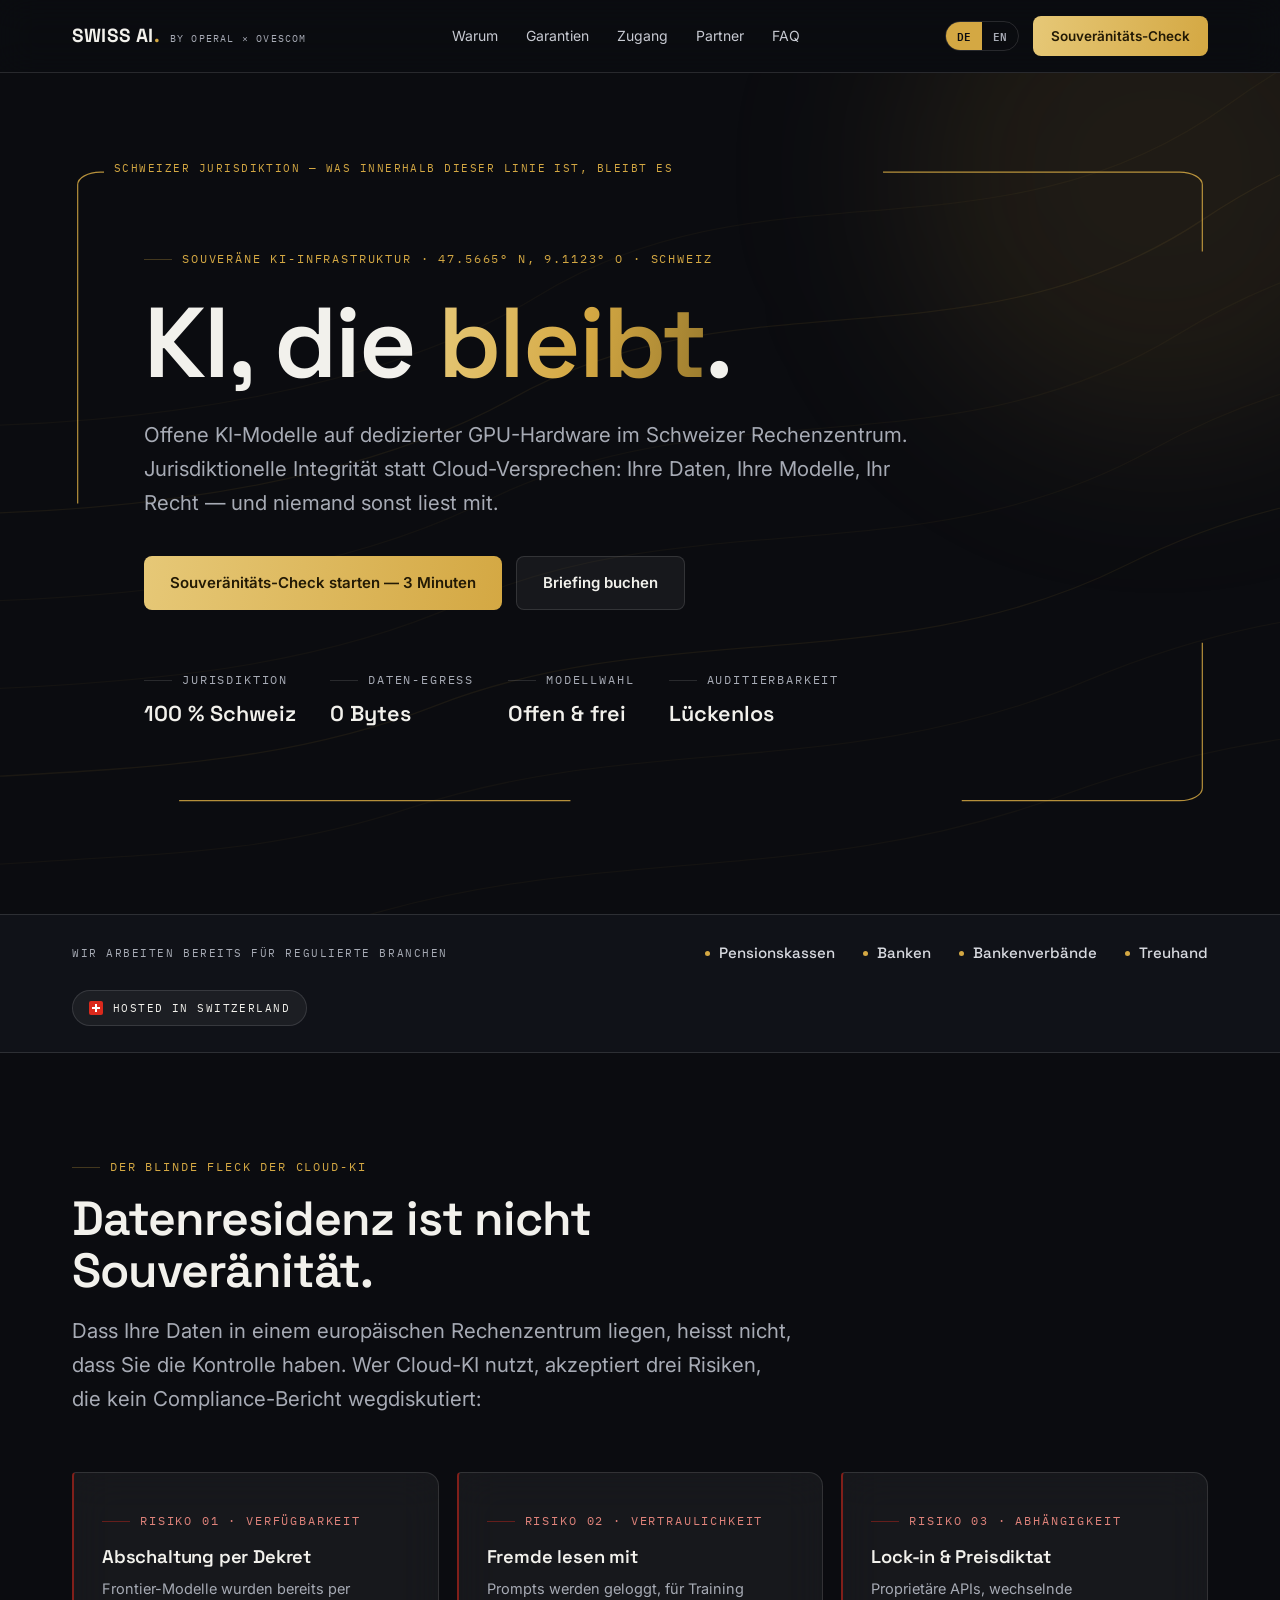
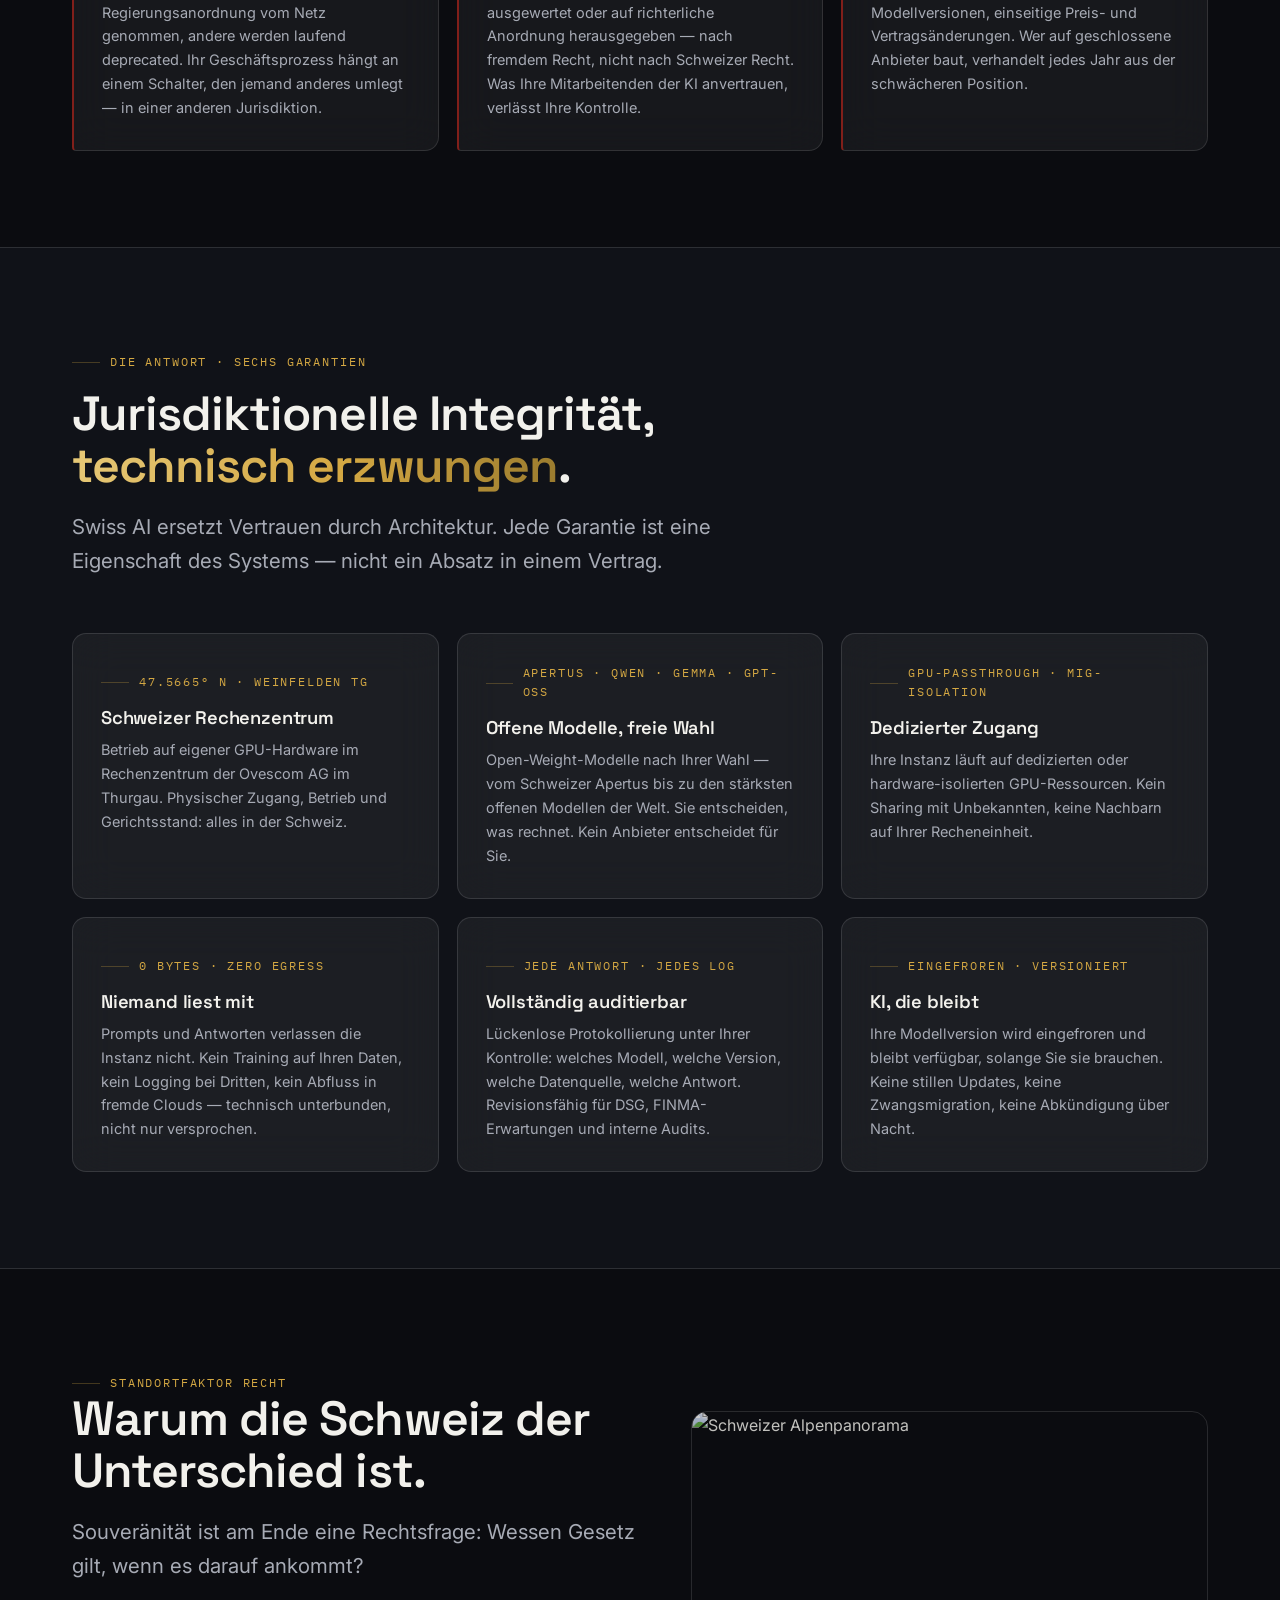
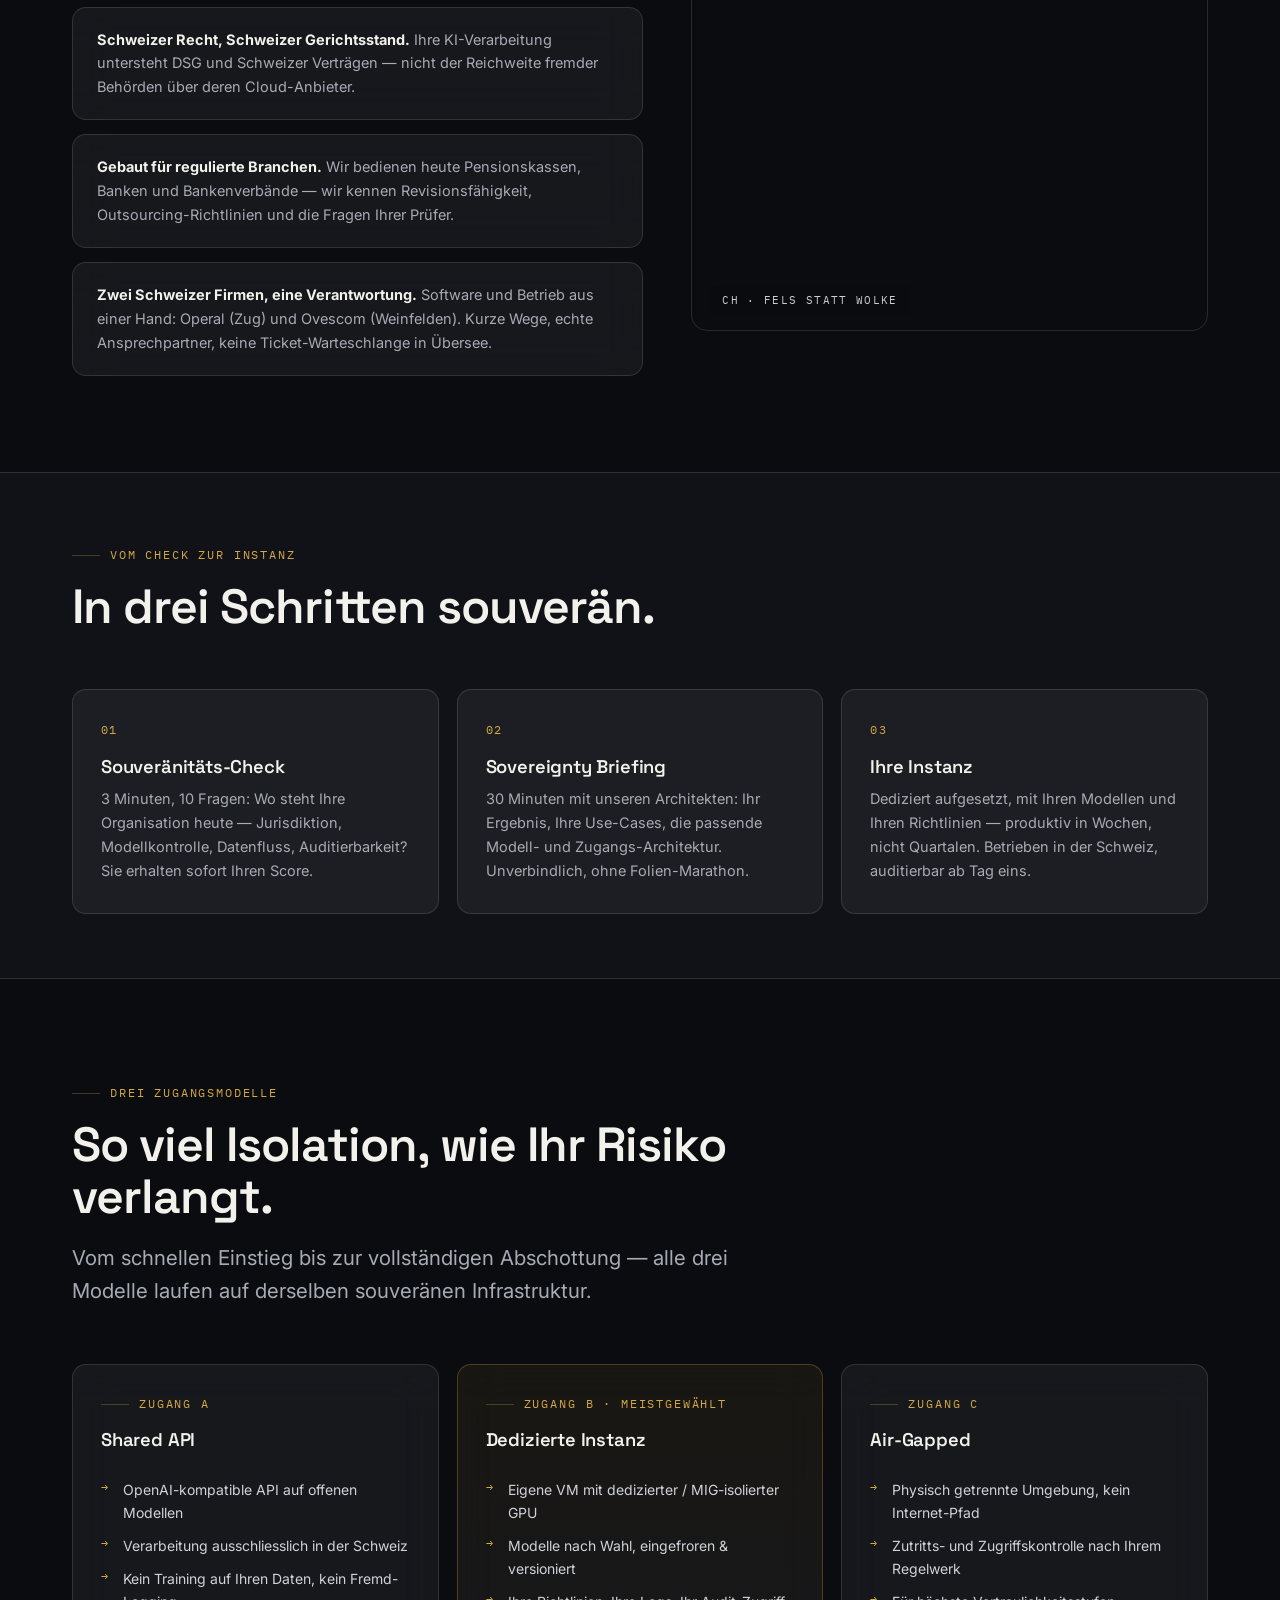
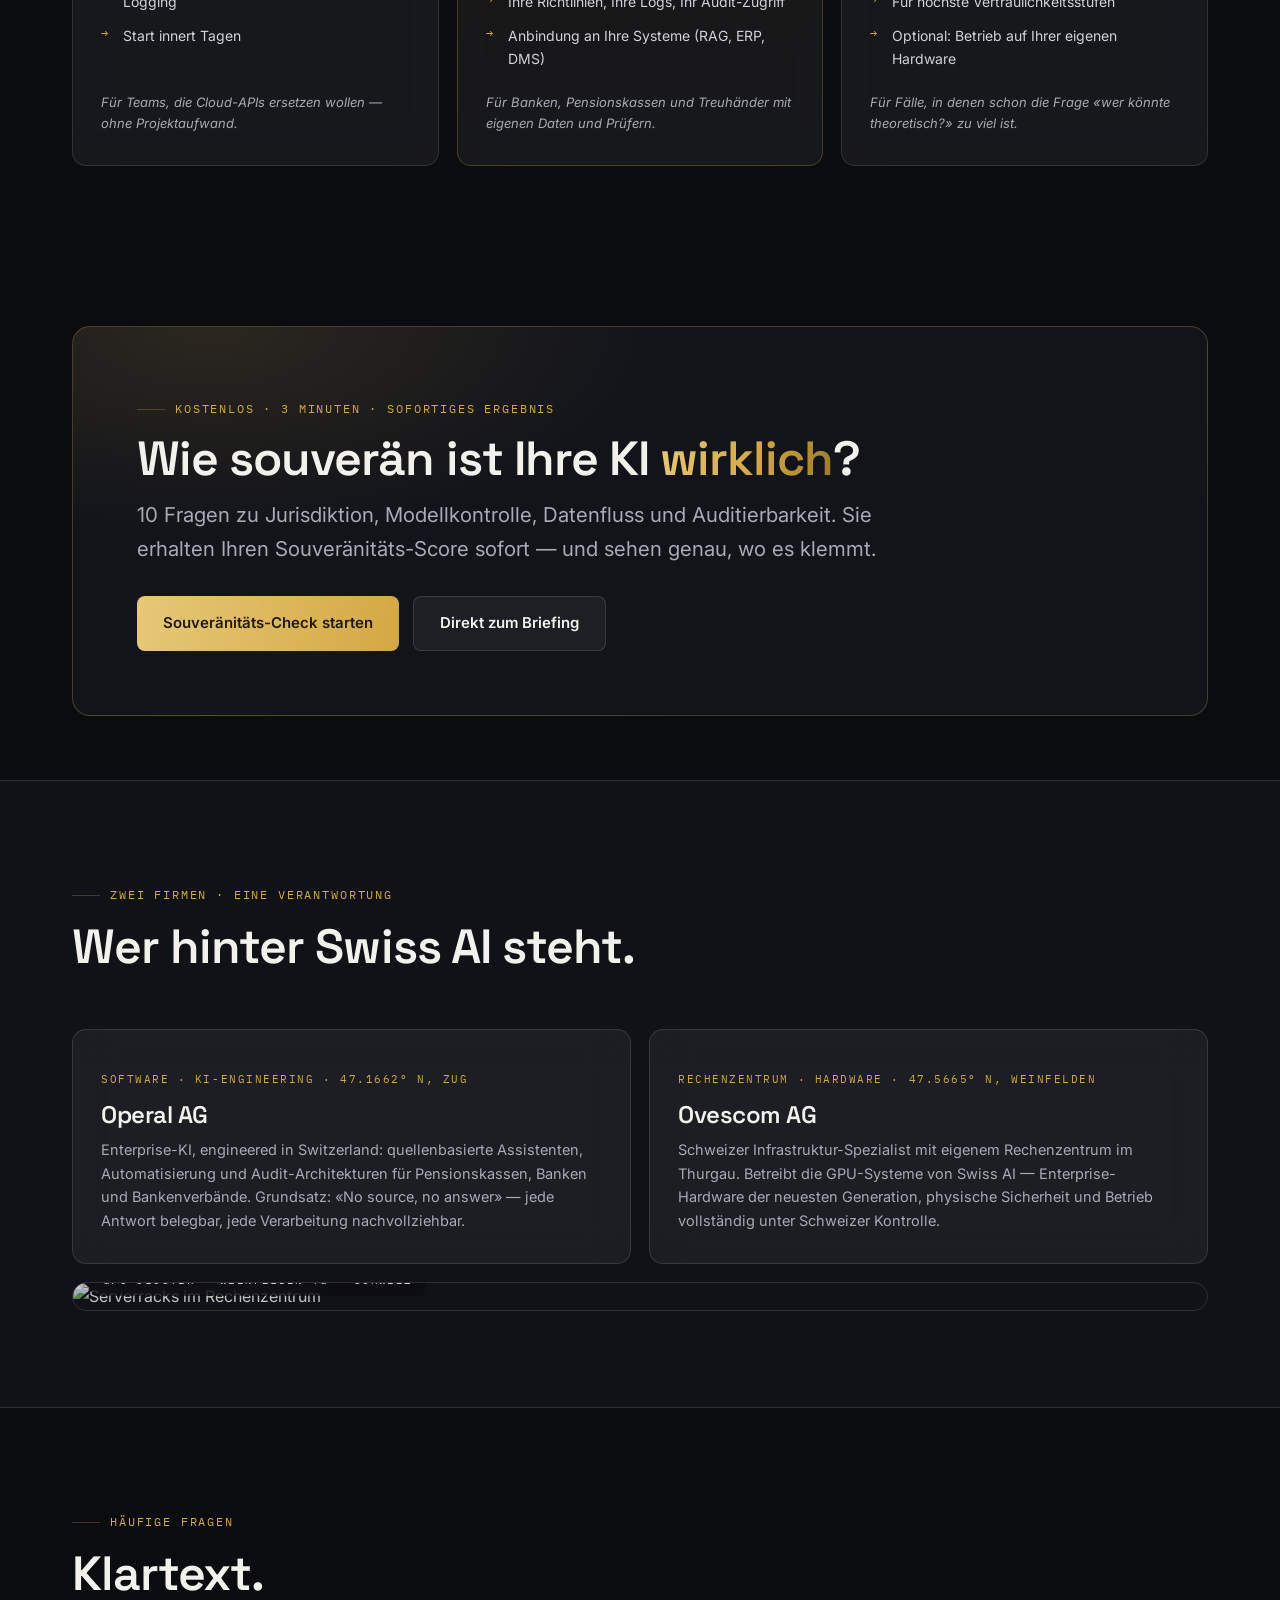
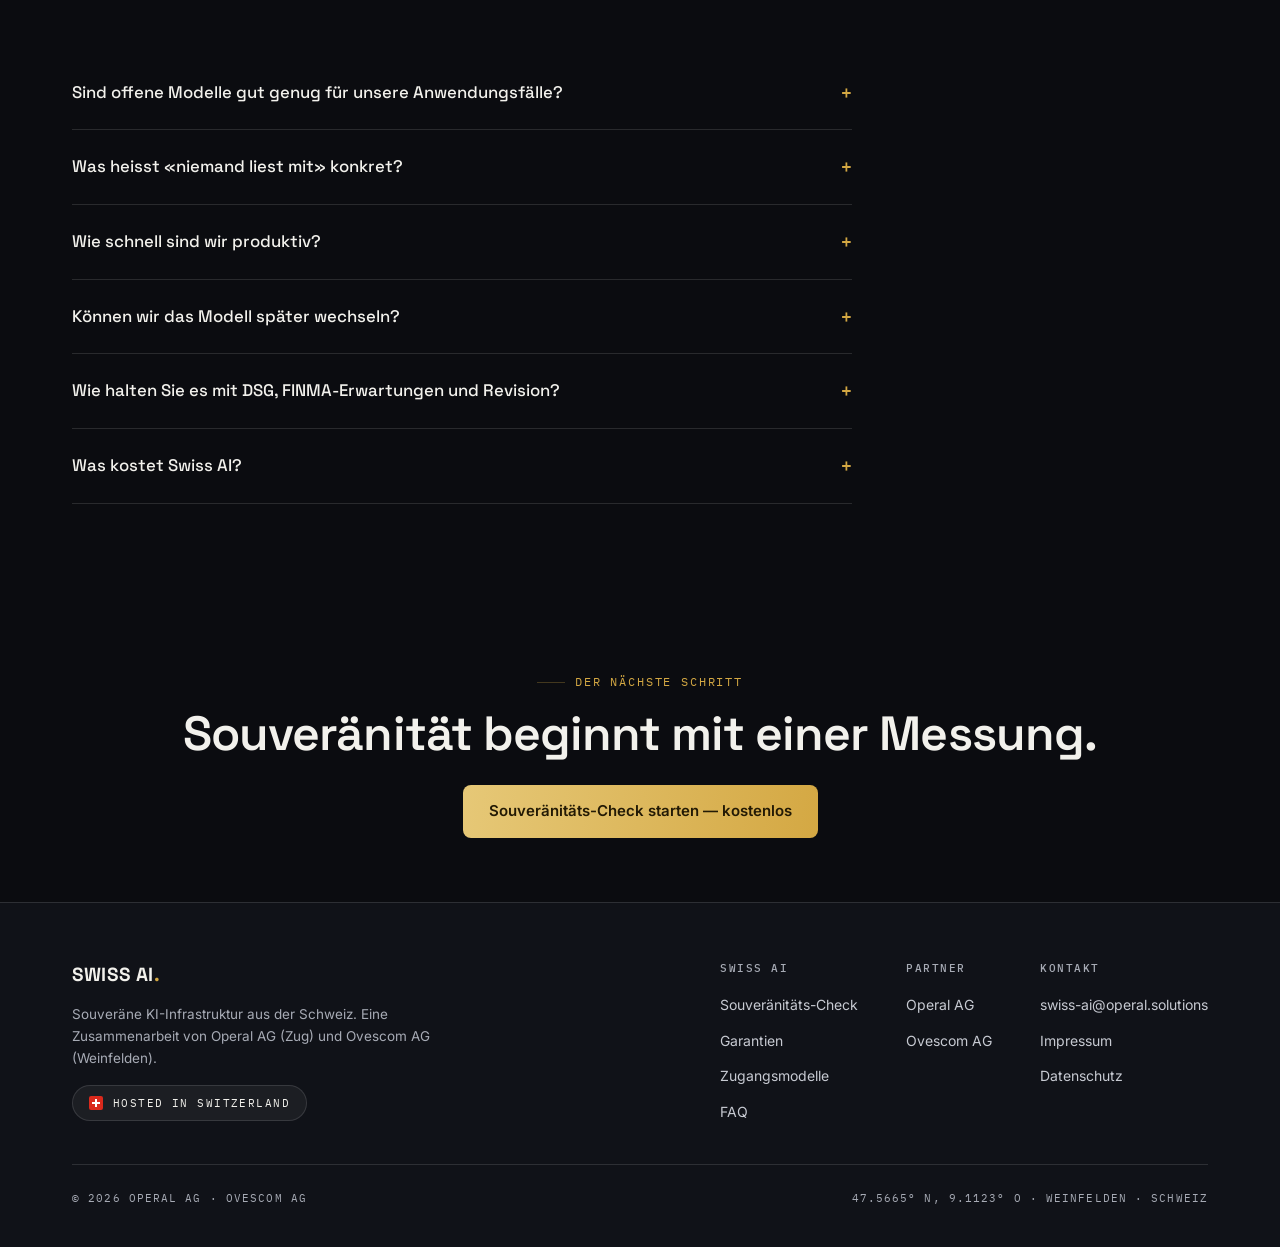
==== commit 31fc242e: "Switch domain to swiss-ai.operal.tech Co-Authored-By: Claude Fable 5 <noreply@anthropic.com>" ====
--- a/index.html
+++ b/index.html
@@ -5,13 +5,13 @@
 <meta name="viewport" content="width=device-width, initial-scale=1">
 <title>Swiss AI — KI, die bleibt. Souveräne KI-Infrastruktur aus der Schweiz</title>
 <meta name="description" content="Swiss AI von Operal & Ovescom: offene KI-Modelle auf dedizierter GPU-Hardware im Schweizer Rechenzentrum. Jurisdiktionelle Integrität, Zero-Egress, vollständig auditierbar — für Banken, Pensionskassen und regulierte Branchen.">
-<link rel="canonical" href="https://swiss-ai.operal.solutions/">
-<link rel="alternate" hreflang="en" href="https://swiss-ai.operal.solutions/en/">
-<link rel="alternate" hreflang="de-CH" href="https://swiss-ai.operal.solutions/">
+<link rel="canonical" href="https://swiss-ai.operal.tech/">
+<link rel="alternate" hreflang="en" href="https://swiss-ai.operal.tech/en/">
+<link rel="alternate" hreflang="de-CH" href="https://swiss-ai.operal.tech/">
 <meta property="og:title" content="Swiss AI — KI, die bleibt.">
 <meta property="og:description" content="Souveräne KI-Infrastruktur: Schweizer Rechenzentrum, offene Modelle, dedizierter Zugang, vollständig auditierbar. Niemand sonst liest mit.">
 <meta property="og:type" content="website">
-<meta property="og:url" content="https://swiss-ai.operal.solutions/">
+<meta property="og:url" content="https://swiss-ai.operal.tech/">
 <link rel="preconnect" href="https://fonts.googleapis.com">
 <link rel="preconnect" href="https://fonts.gstatic.com" crossorigin>
 <link href="https://fonts.googleapis.com/css2?family=Space+Grotesk:wght@500;600;700&family=Inter:wght@400;500;600&family=IBM+Plex+Mono:wght@400;500&display=swap" rel="stylesheet">
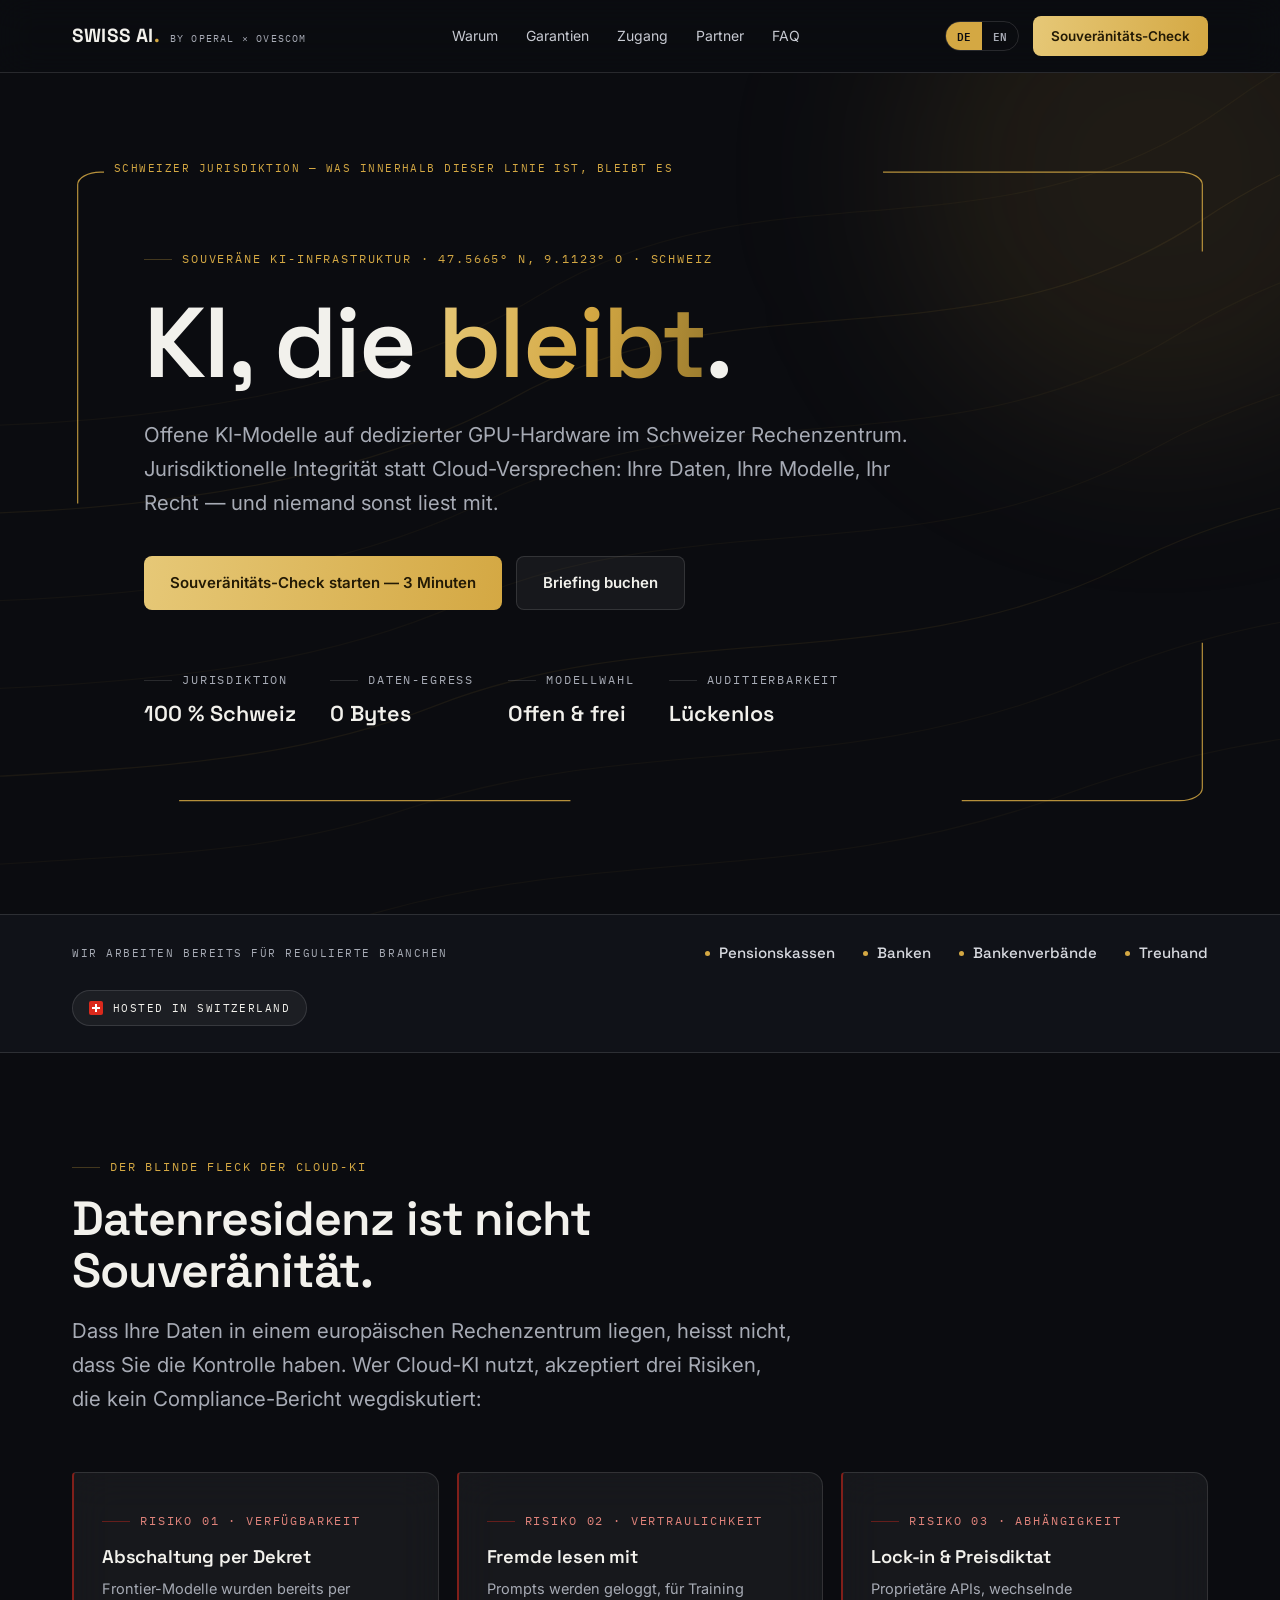
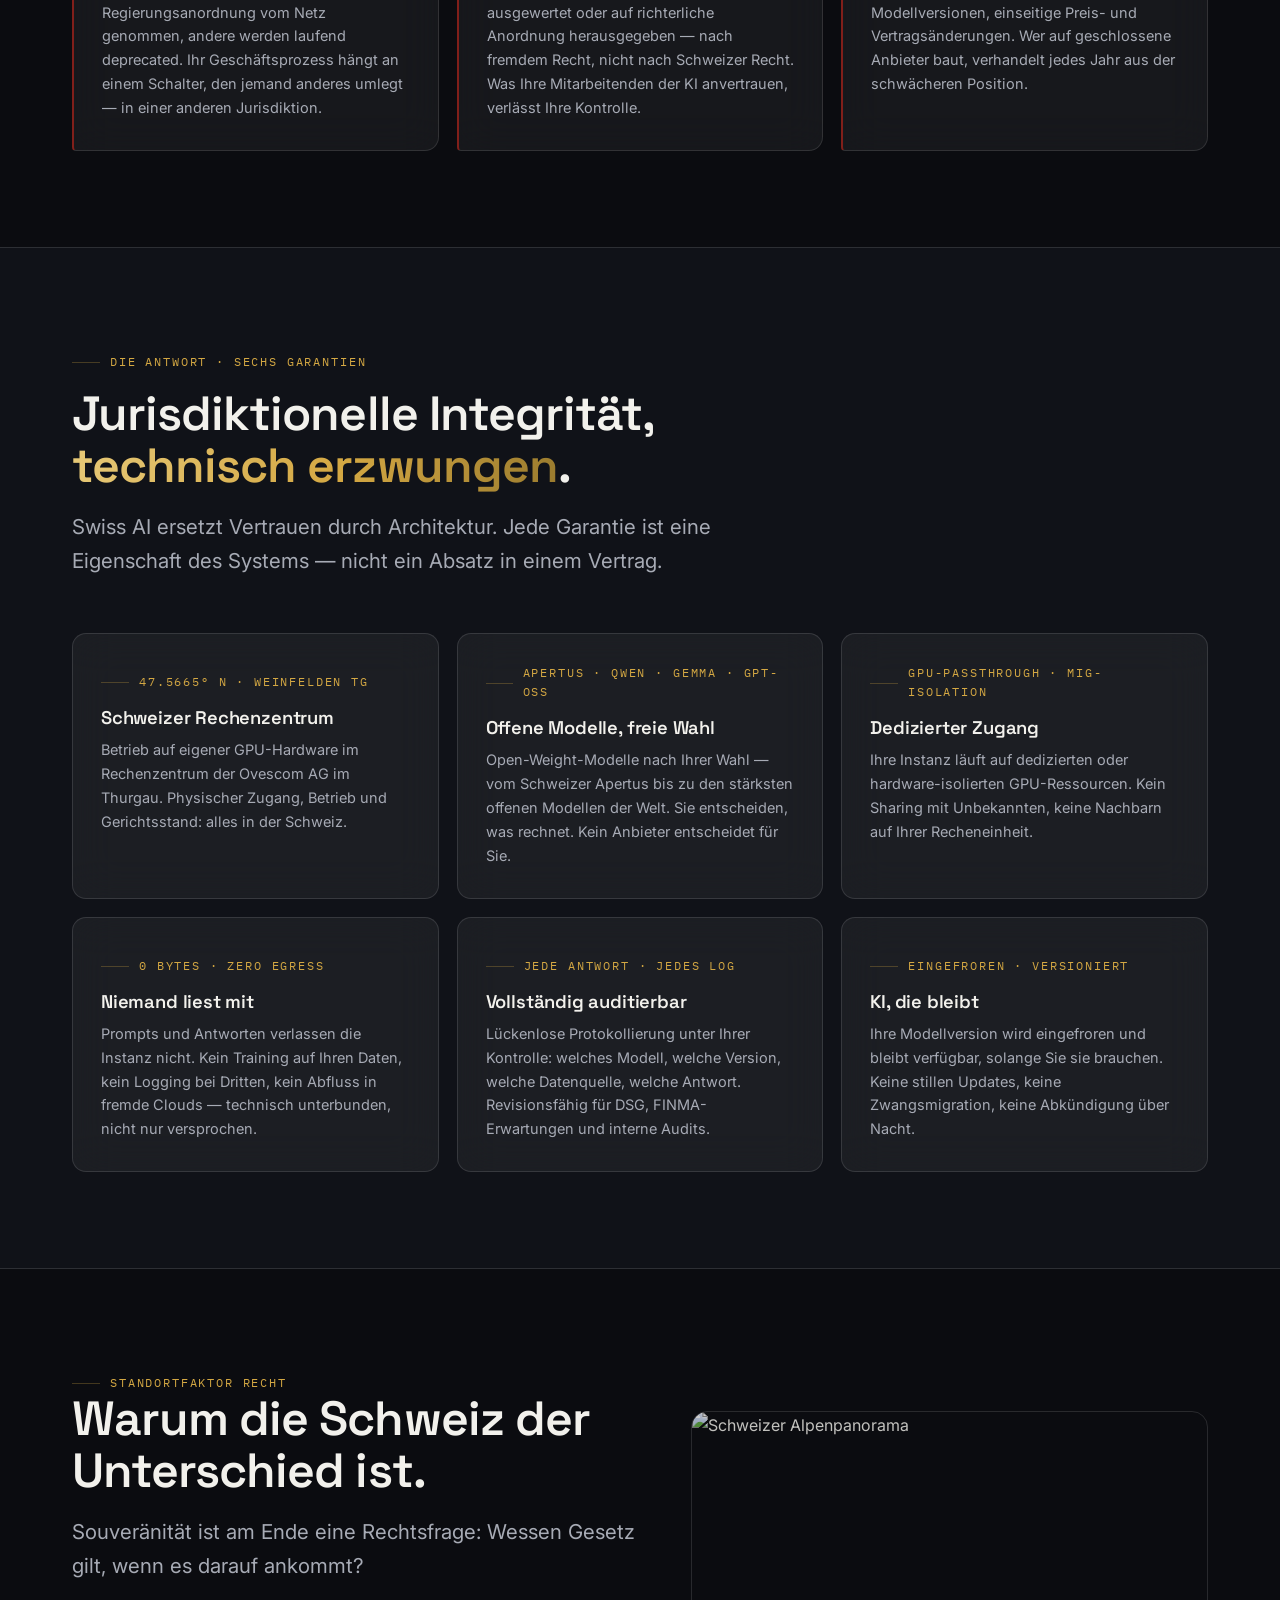
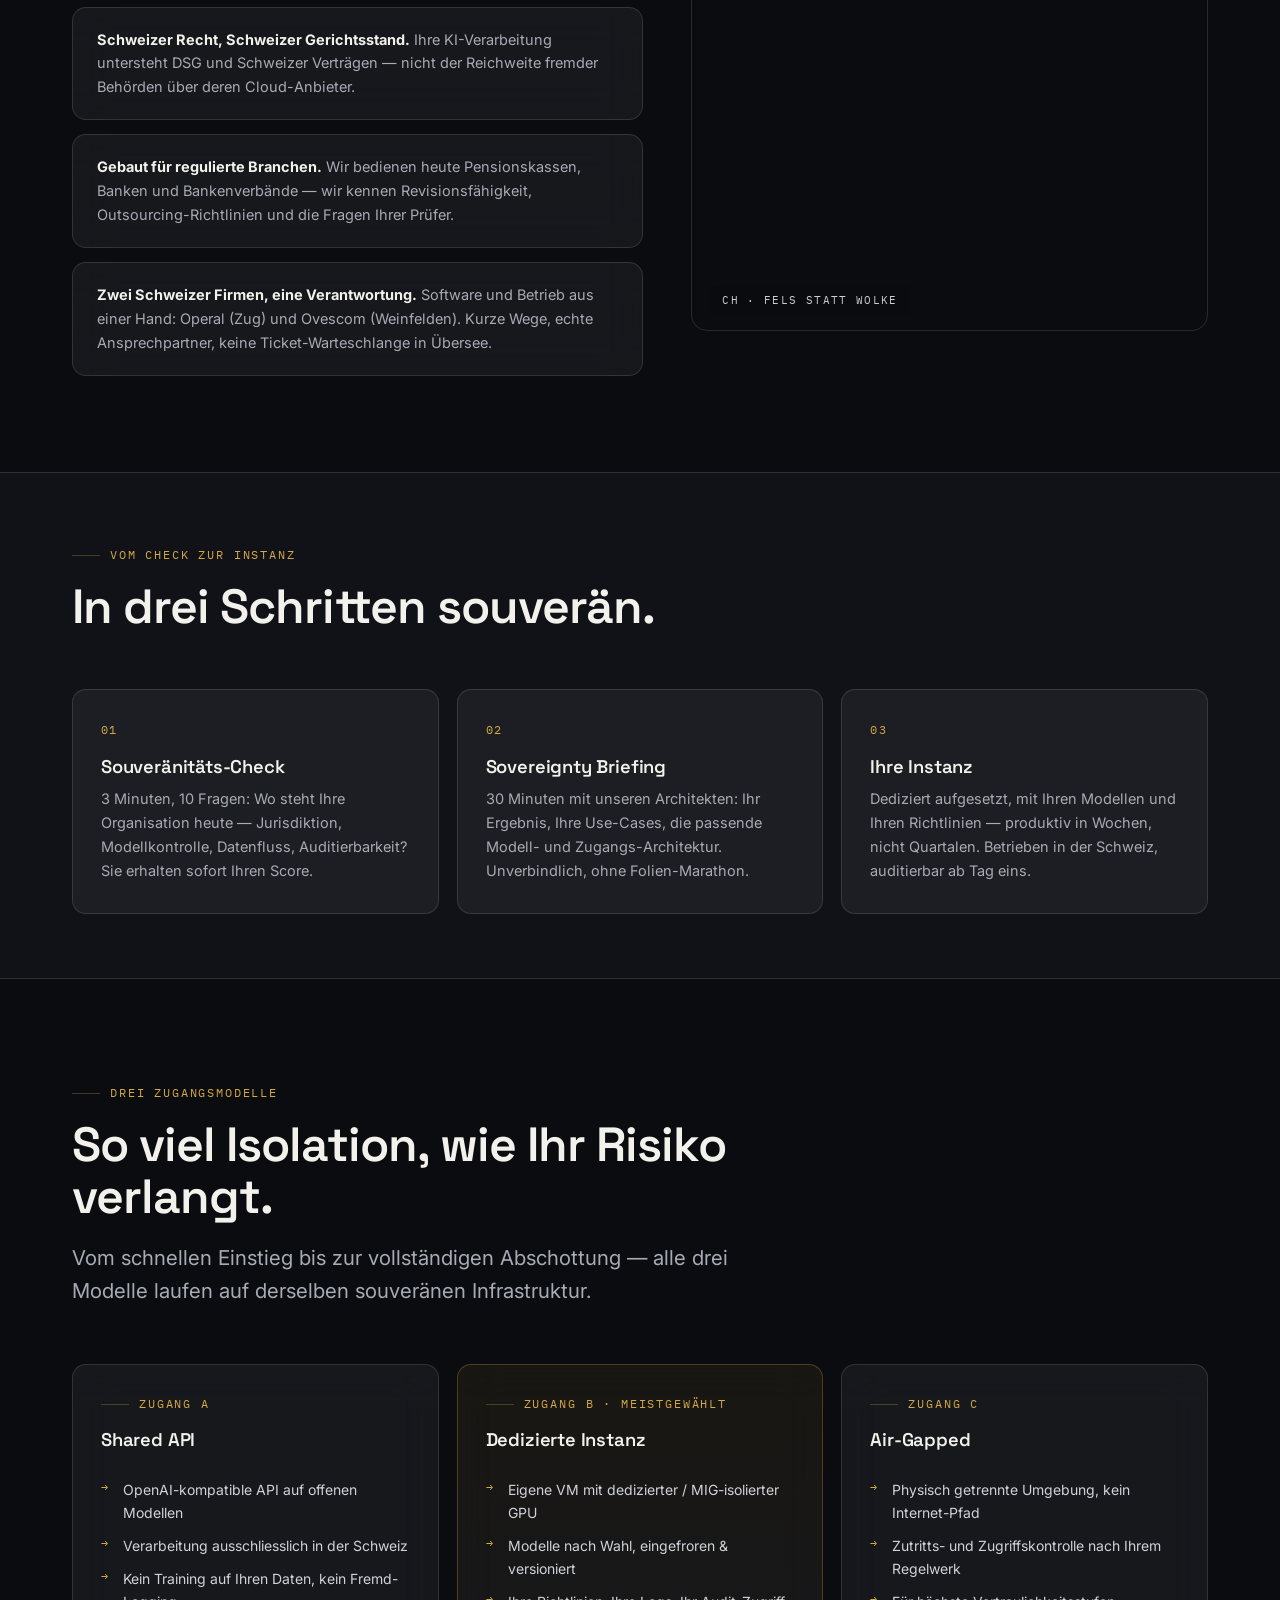
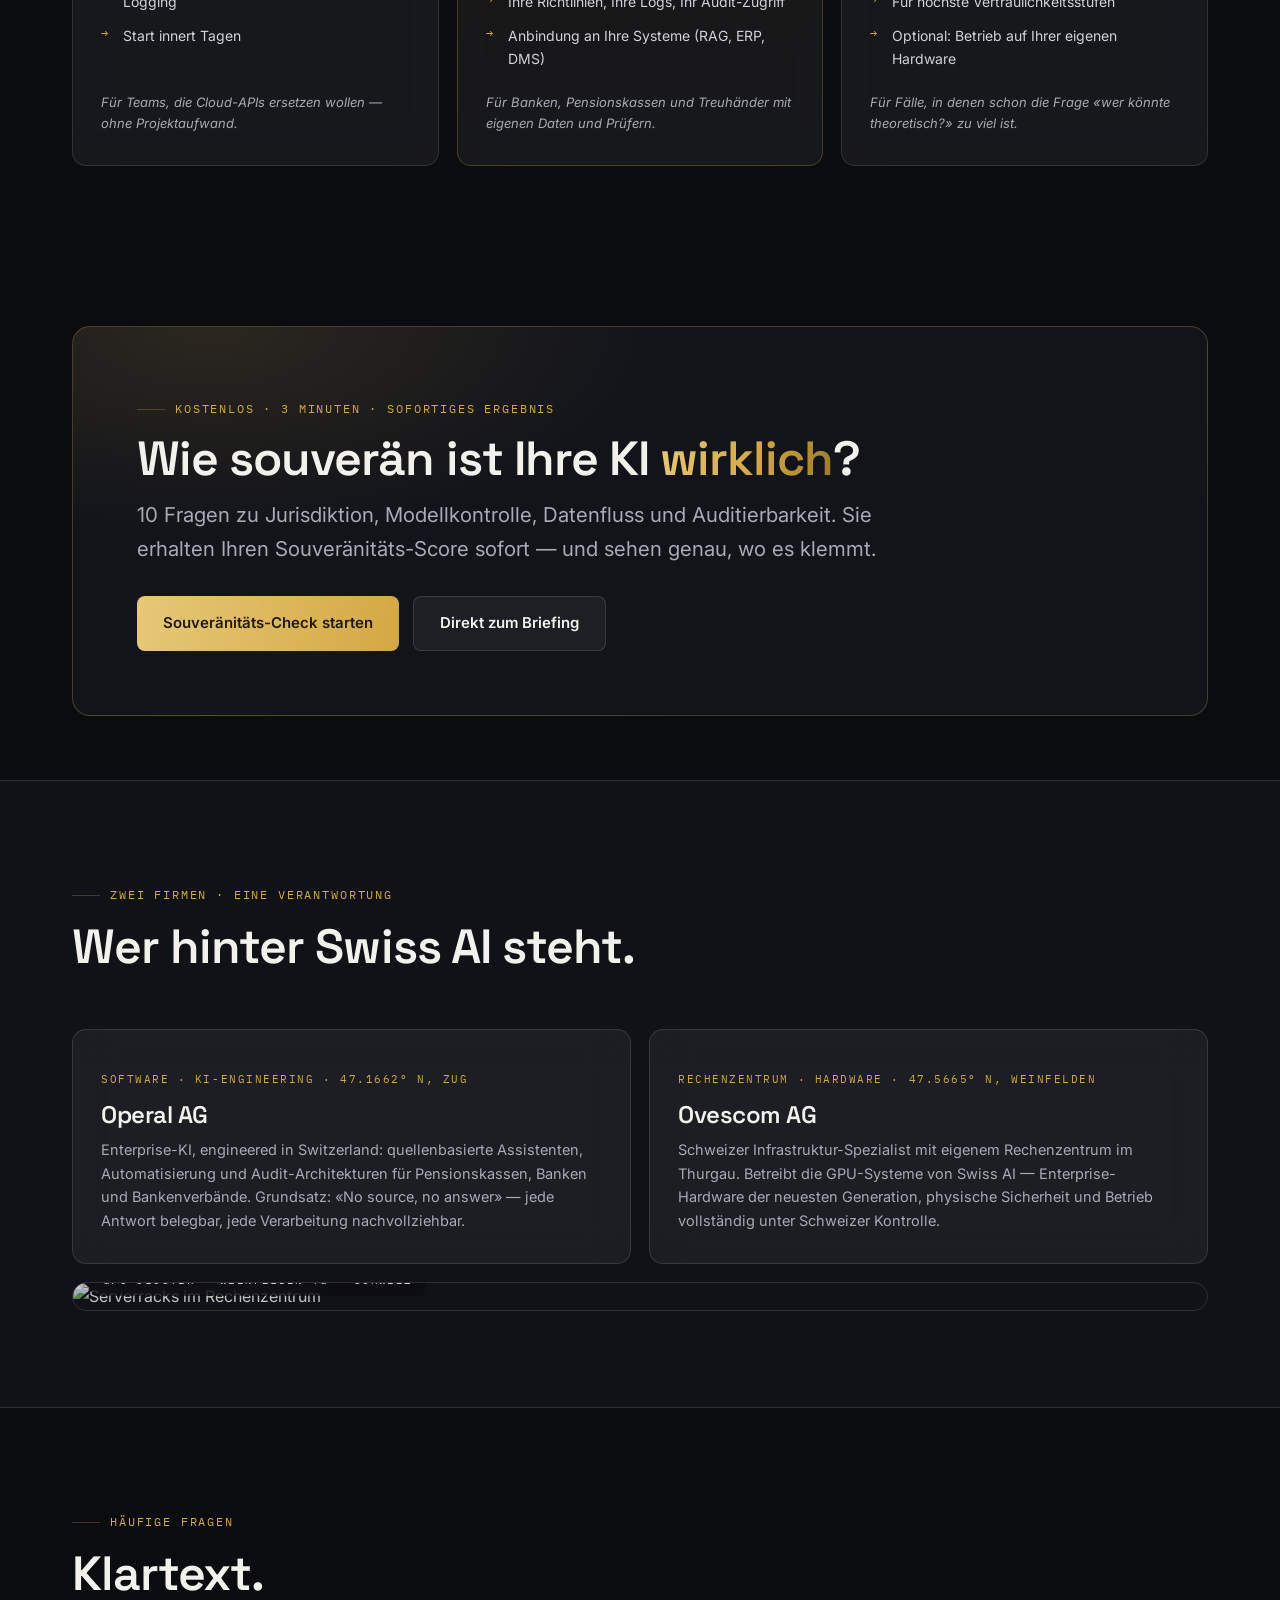
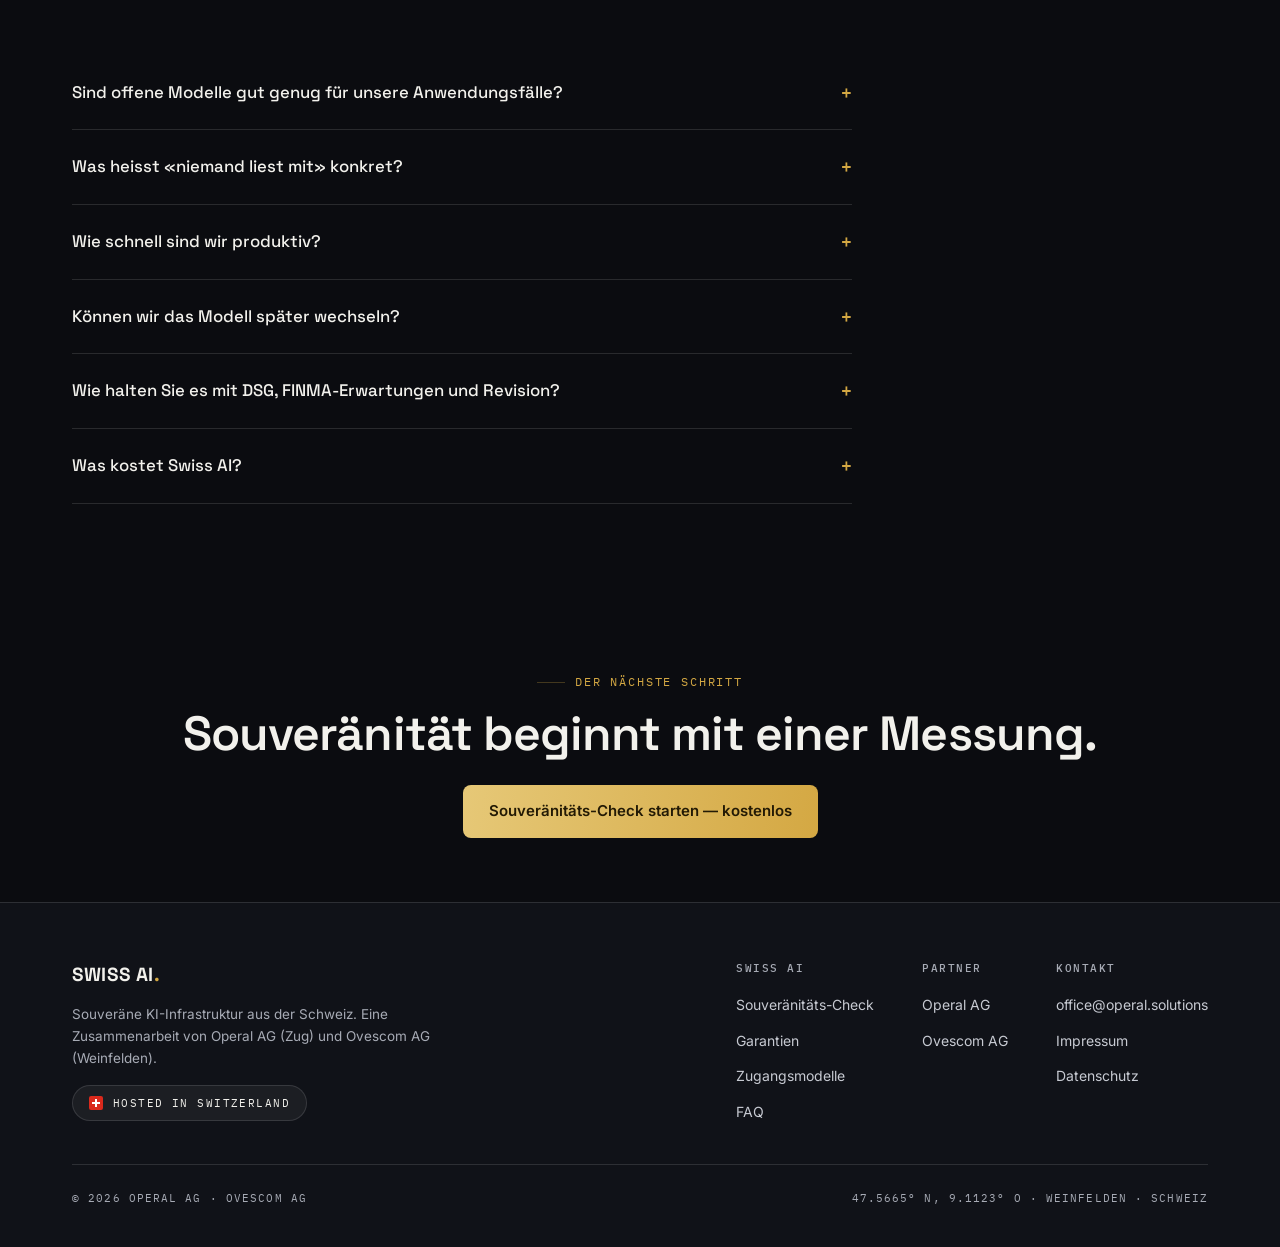
==== commit 69667783: "Contact mail: office@operal.solutions Co-Authored-By: Claude Fable 5 <noreply@anthropic.com>" ====
--- a/index.html
+++ b/index.html
@@ -72,7 +72,7 @@
       und niemand sonst liest mit.</p>
       <div class="hero-ctas">
         <a class="btn btn-gold" href="/check/">Souveränitäts-Check starten — 3 Minuten</a>
-        <a class="btn btn-glass" href="mailto:swiss-ai@operal.solutions?subject=Sovereignty%20Briefing">Briefing buchen</a>
+        <a class="btn btn-glass" href="mailto:office@operal.solutions?subject=Sovereignty%20Briefing">Briefing buchen</a>
       </div>
 
       <div class="hero-facts">
@@ -301,7 +301,7 @@
       Sie erhalten Ihren Souveränitäts-Score sofort — und sehen genau, wo es klemmt.</p>
       <div class="hero-ctas">
         <a class="btn btn-gold" href="/check/">Souveränitäts-Check starten</a>
-        <a class="btn btn-glass" href="mailto:swiss-ai@operal.solutions?subject=Sovereignty%20Briefing">Direkt zum Briefing</a>
+        <a class="btn btn-glass" href="mailto:office@operal.solutions?subject=Sovereignty%20Briefing">Direkt zum Briefing</a>
       </div>
     </div>
   </div>
@@ -428,7 +428,7 @@
         <div>
           <h4>Kontakt</h4>
           <ul>
-            <li><a href="mailto:swiss-ai@operal.solutions">swiss-ai@operal.solutions</a></li>
+            <li><a href="mailto:office@operal.solutions">office@operal.solutions</a></li>
             <li><a href="https://operal.solutions/imprint" rel="noopener">Impressum</a></li>
             <li><a href="https://operal.solutions/privacy" rel="noopener">Datenschutz</a></li>
           </ul>
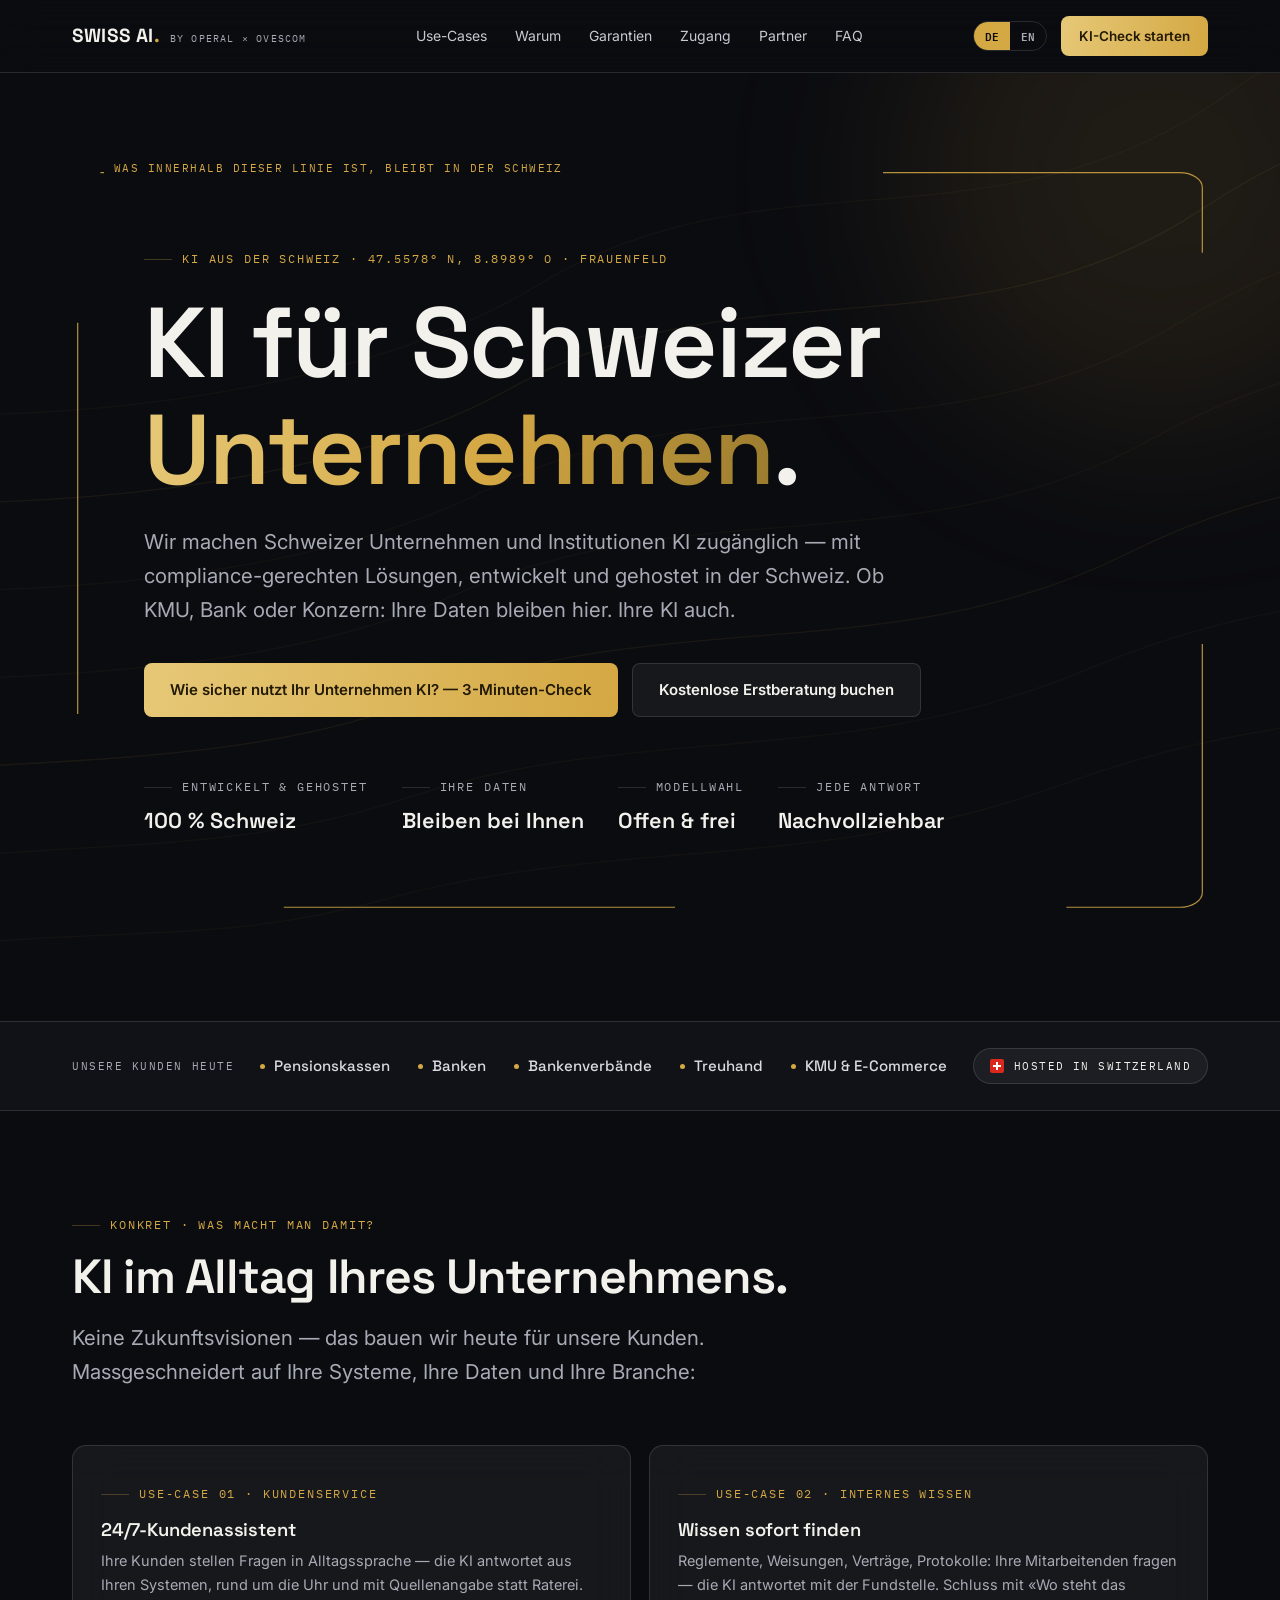
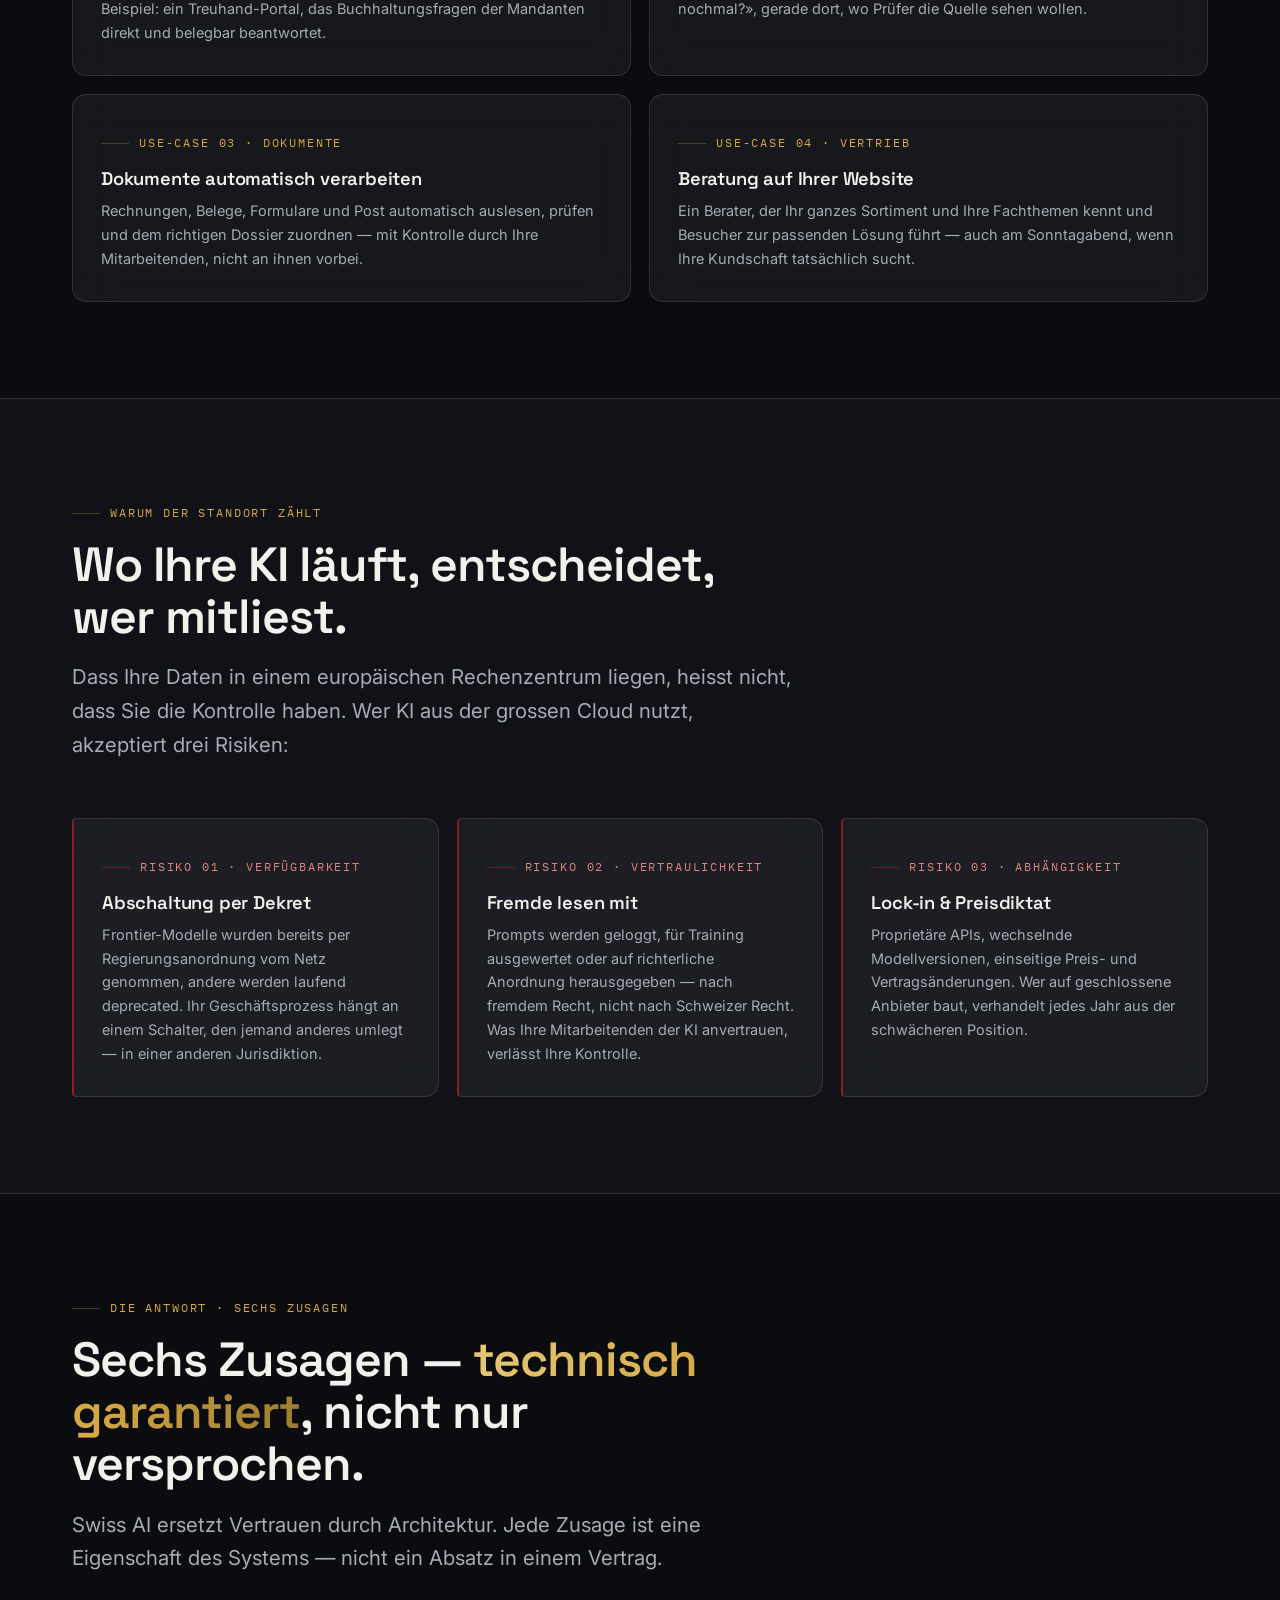
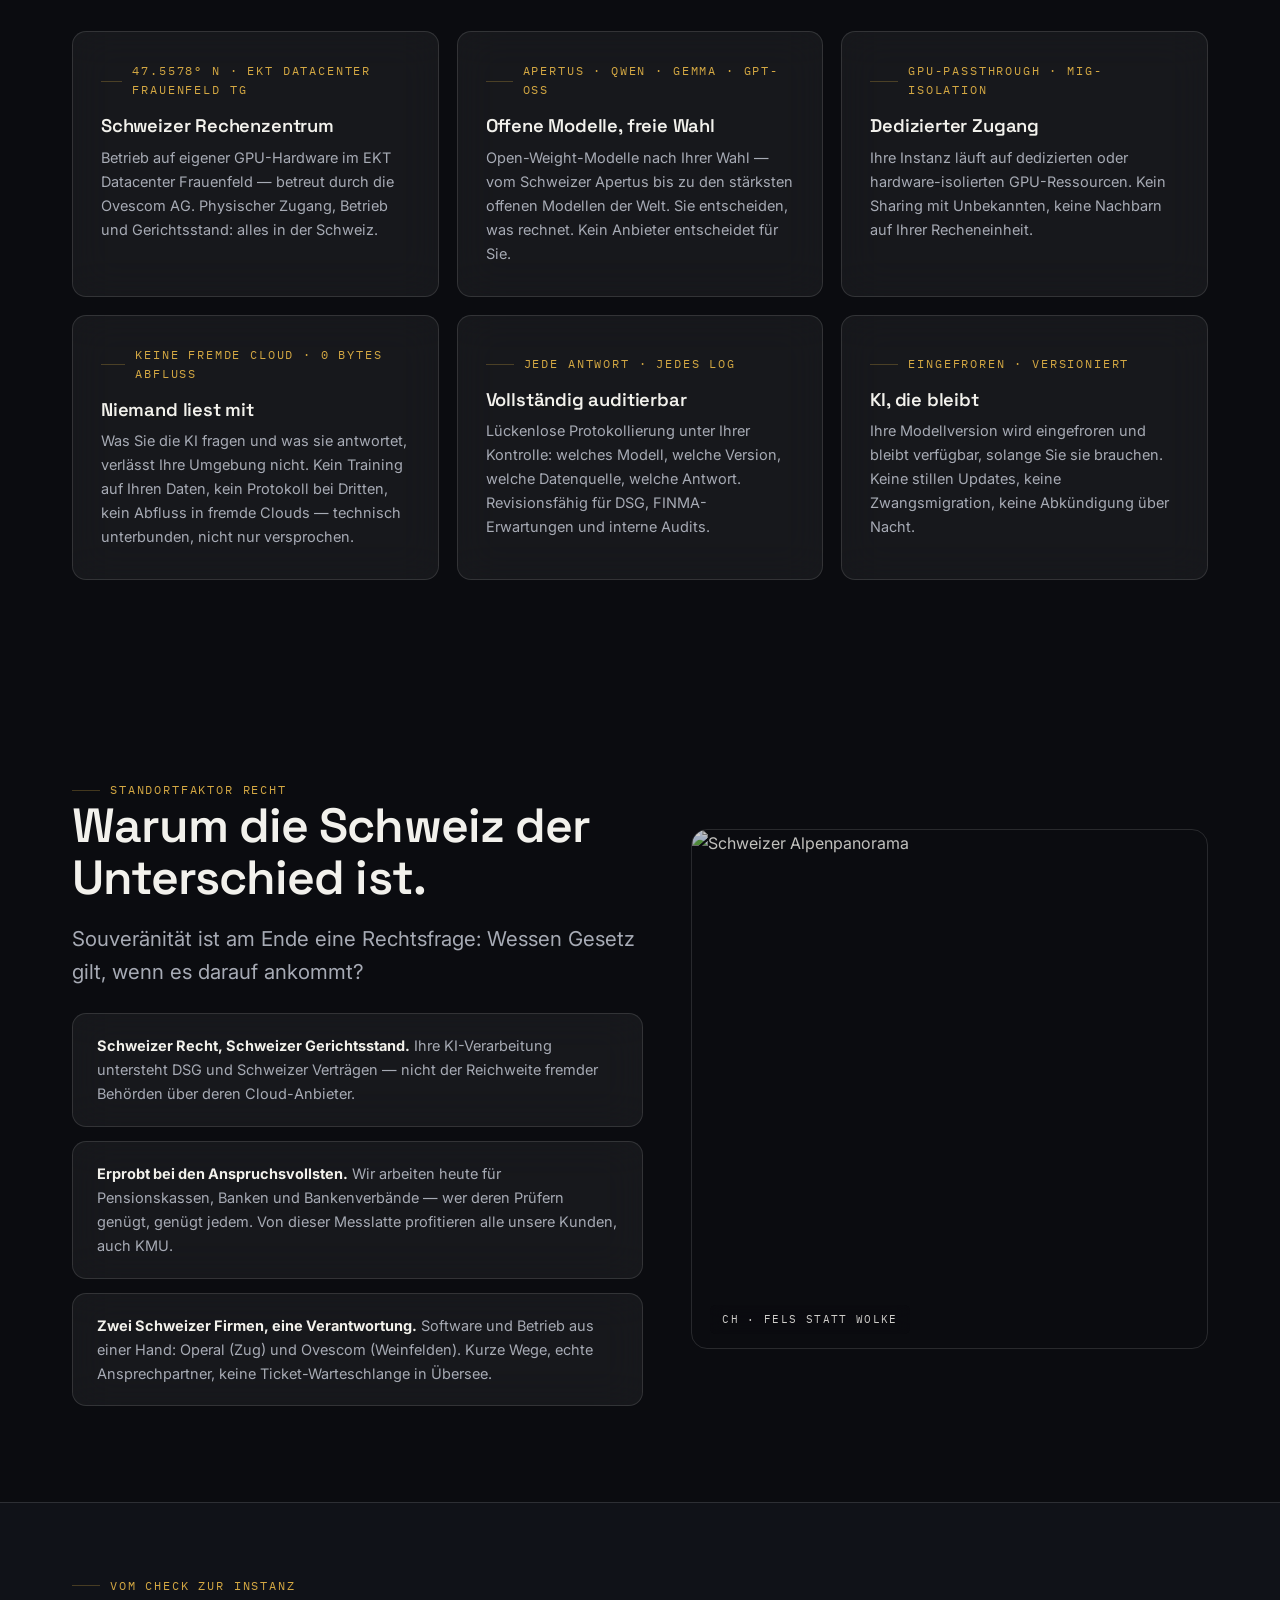
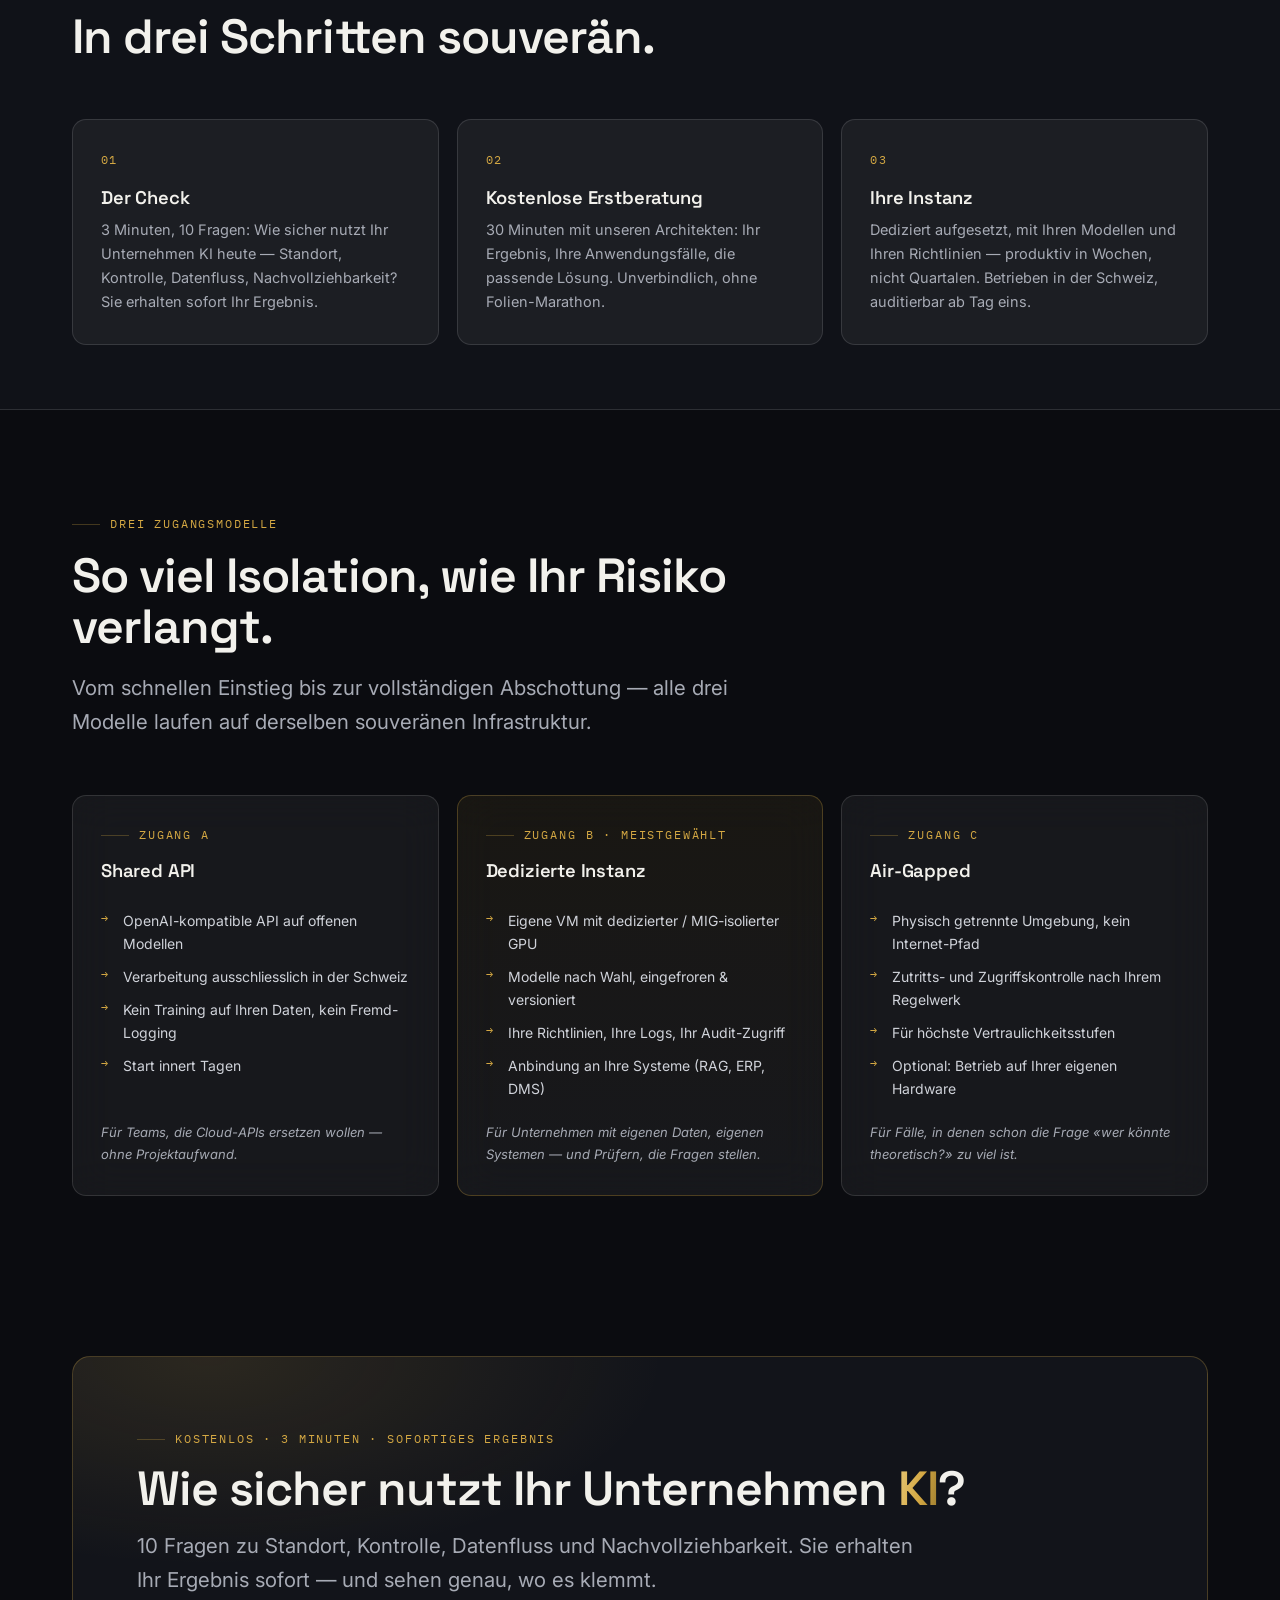
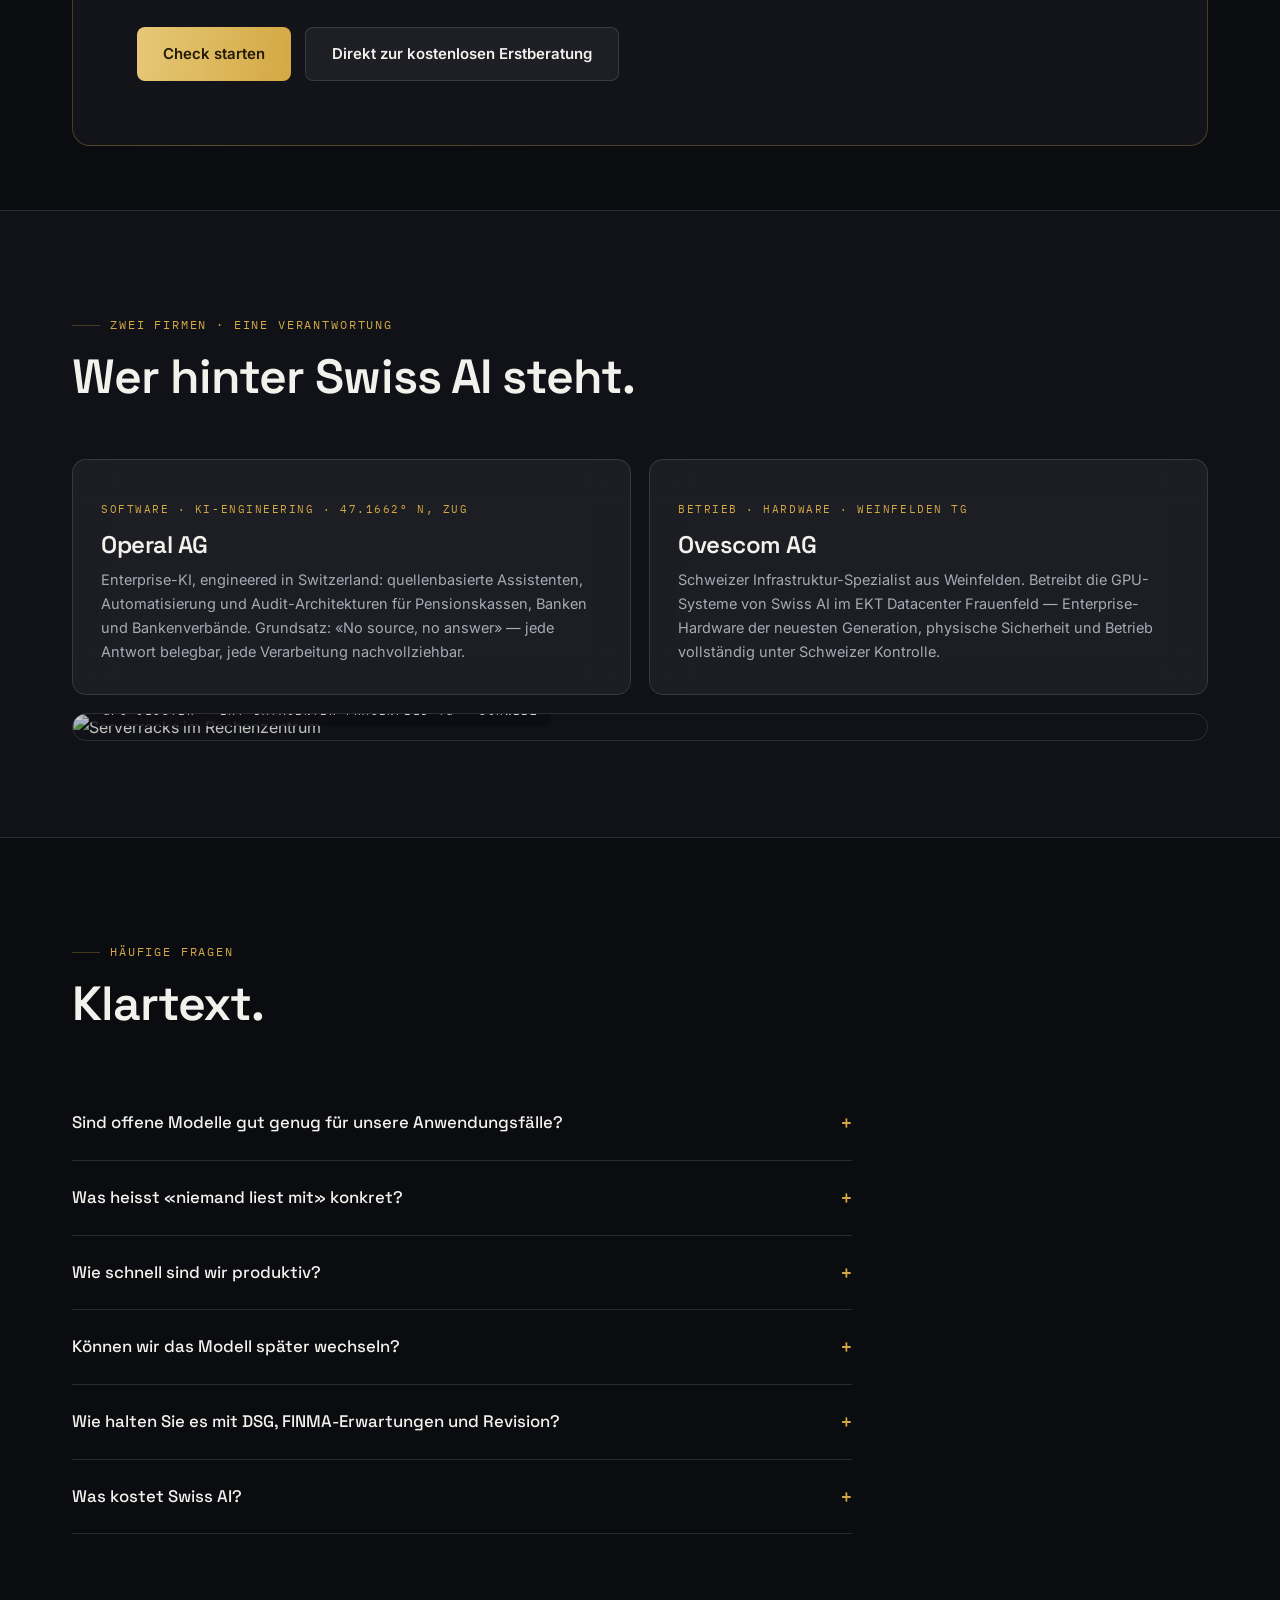
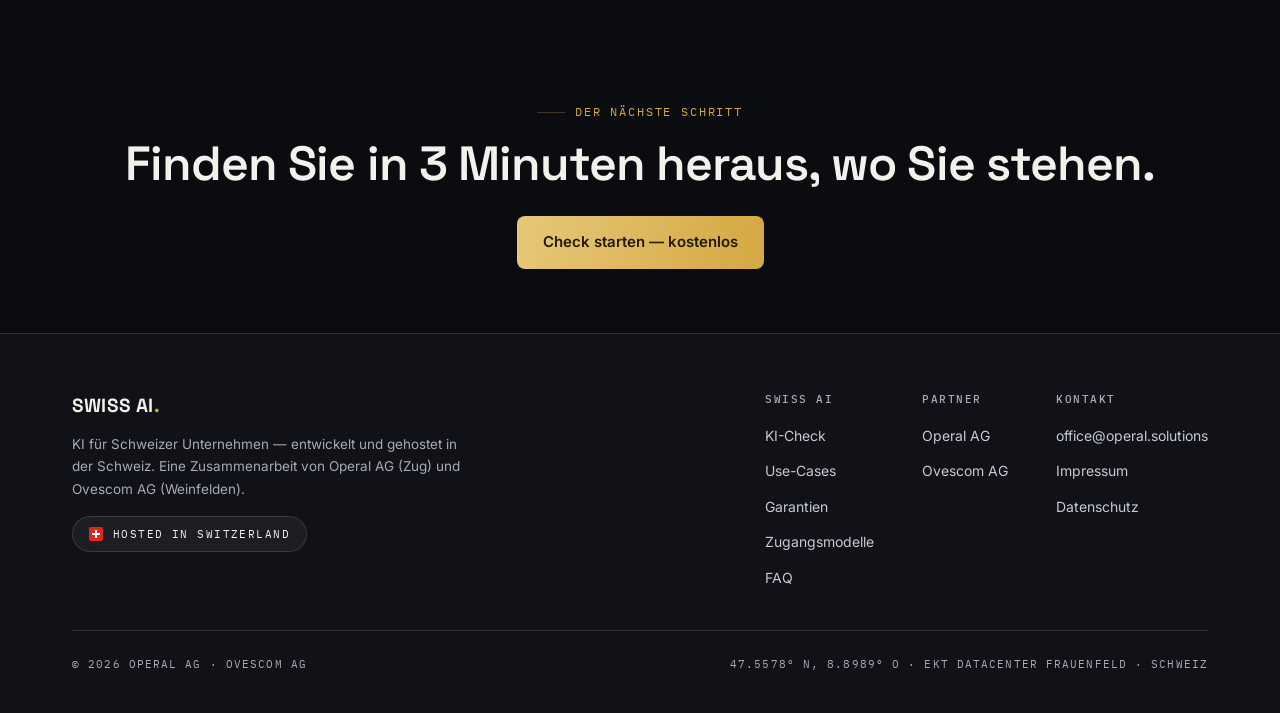
==== commit 8375f528: "Positioning v2 per Remo feedback: broader entry (all Swiss companies), plain language, use-case sect" ====
--- a/index.html
+++ b/index.html
@@ -3,13 +3,13 @@
 <head>
 <meta charset="utf-8">
 <meta name="viewport" content="width=device-width, initial-scale=1">
-<title>Swiss AI — KI, die bleibt. Souveräne KI-Infrastruktur aus der Schweiz</title>
-<meta name="description" content="Swiss AI von Operal & Ovescom: offene KI-Modelle auf dedizierter GPU-Hardware im Schweizer Rechenzentrum. Jurisdiktionelle Integrität, Zero-Egress, vollständig auditierbar — für Banken, Pensionskassen und regulierte Branchen.">
+<title>Swiss AI — KI für Schweizer Unternehmen. Entwickelt und gehostet in der Schweiz.</title>
+<meta name="description" content="Wir machen Schweizer Unternehmen und Institutionen KI zugänglich — mit compliance-gerechten Lösungen, entwickelt und gehostet in der Schweiz. Ob KMU, Bank oder Konzern: Ihre Daten bleiben hier. Ihre KI auch.">
 <link rel="canonical" href="https://swiss-ai.operal.tech/">
 <link rel="alternate" hreflang="en" href="https://swiss-ai.operal.tech/en/">
 <link rel="alternate" hreflang="de-CH" href="https://swiss-ai.operal.tech/">
-<meta property="og:title" content="Swiss AI — KI, die bleibt.">
-<meta property="og:description" content="Souveräne KI-Infrastruktur: Schweizer Rechenzentrum, offene Modelle, dedizierter Zugang, vollständig auditierbar. Niemand sonst liest mit.">
+<meta property="og:title" content="Swiss AI — KI für Schweizer Unternehmen.">
+<meta property="og:description" content="Compliance-gerechte KI-Lösungen, entwickelt und gehostet in der Schweiz. Ihre Daten bleiben hier — und niemand sonst liest mit.">
 <meta property="og:type" content="website">
 <meta property="og:url" content="https://swiss-ai.operal.tech/">
 <link rel="preconnect" href="https://fonts.googleapis.com">
@@ -27,6 +27,7 @@
       <span class="brand-by">by Operal × Ovescom</span>
     </a>
     <nav class="navlinks" aria-label="Hauptnavigation">
+      <a href="#usecases">Use-Cases</a>
       <a href="#warum">Warum</a>
       <a href="#garantien">Garantien</a>
       <a href="#zugang">Zugang</a>
@@ -38,7 +39,7 @@
         <a class="on" href="/" aria-current="true">DE</a>
         <a href="/en/">EN</a>
       </div>
-      <a class="btn btn-gold btn-sm" href="/check/">Souveränitäts-Check</a>
+      <a class="btn btn-gold btn-sm" href="/check/">KI-Check starten</a>
     </div>
   </div>
 </header>
@@ -63,23 +64,23 @@
       <svg class="perimeter" aria-hidden="true" preserveAspectRatio="none" viewBox="0 0 100 100">
         <rect x="0.5" y="0.5" width="99" height="99" rx="2" pathLength="4000"/>
       </svg>
-      <span class="perimeter-tag">Schweizer Jurisdiktion — was innerhalb dieser Linie ist, bleibt es</span>
-
-      <span class="coord">Souveräne KI-Infrastruktur · 47.5665° N, 9.1123° O · Schweiz</span>
-      <h1 class="h-display">KI, die <span class="gold">bleibt</span>.</h1>
-      <p class="lede">Offene KI-Modelle auf dedizierter GPU-Hardware im Schweizer Rechenzentrum.
-      Jurisdiktionelle Integrität statt Cloud-Versprechen: Ihre Daten, Ihre Modelle, Ihr Recht —
-      und niemand sonst liest mit.</p>
+      <span class="perimeter-tag">Was innerhalb dieser Linie ist, bleibt in der Schweiz</span>
+
+      <span class="coord">KI aus der Schweiz · 47.5578° N, 8.8989° O · Frauenfeld</span>
+      <h1 class="h-display">KI für Schweizer <span class="gold">Unternehmen</span>.</h1>
+      <p class="lede">Wir machen Schweizer Unternehmen und Institutionen KI zugänglich —
+      mit compliance-gerechten Lösungen, entwickelt und gehostet in der Schweiz.
+      Ob KMU, Bank oder Konzern: Ihre Daten bleiben hier. Ihre KI auch.</p>
       <div class="hero-ctas">
-        <a class="btn btn-gold" href="/check/">Souveränitäts-Check starten — 3 Minuten</a>
-        <a class="btn btn-glass" href="mailto:office@operal.solutions?subject=Sovereignty%20Briefing">Briefing buchen</a>
+        <a class="btn btn-gold" href="/check/">Wie sicher nutzt Ihr Unternehmen KI? — 3-Minuten-Check</a>
+        <a class="btn btn-glass" href="mailto:office@operal.solutions?subject=Kostenlose%20Erstberatung">Kostenlose Erstberatung buchen</a>
       </div>
 
       <div class="hero-facts">
-        <div class="fact"><span class="coord">Jurisdiktion</span><strong>100 % Schweiz</strong></div>
-        <div class="fact"><span class="coord">Daten-Egress</span><strong>0 Bytes</strong></div>
+        <div class="fact"><span class="coord">Entwickelt &amp; gehostet</span><strong>100 % Schweiz</strong></div>
+        <div class="fact"><span class="coord">Ihre Daten</span><strong>Bleiben bei Ihnen</strong></div>
         <div class="fact"><span class="coord">Modellwahl</span><strong>Offen &amp; frei</strong></div>
-        <div class="fact"><span class="coord">Auditierbarkeit</span><strong>Lückenlos</strong></div>
+        <div class="fact"><span class="coord">Jede Antwort</span><strong>Nachvollziehbar</strong></div>
       </div>
     </div>
   </div>
@@ -88,26 +89,66 @@
 <!-- ============ TRUST ============ -->
 <div class="trust">
   <div class="wrap trust-row">
-    <span class="trust-label">Wir arbeiten bereits für regulierte Branchen</span>
+    <span class="trust-label">Unsere Kunden heute</span>
     <div class="trust-items">
       <span>Pensionskassen</span>
       <span>Banken</span>
       <span>Bankenverbände</span>
       <span>Treuhand</span>
+      <span>KMU &amp; E-Commerce</span>
     </div>
     <span class="ch-badge"><span class="ch-cross" aria-hidden="true"></span> Hosted in Switzerland</span>
   </div>
 </div>
 
+<!-- ============ USE-CASES ============ -->
+<section id="usecases">
+  <div class="wrap">
+    <div class="section-head reveal">
+      <span class="coord">Konkret · Was macht man damit?</span>
+      <h2 class="h-section">KI im Alltag Ihres Unternehmens.</h2>
+      <p class="lede">Keine Zukunftsvisionen — das bauen wir heute für unsere Kunden.
+      Massgeschneidert auf Ihre Systeme, Ihre Daten und Ihre Branche:</p>
+    </div>
+    <div class="grid grid-2">
+      <div class="card reveal">
+        <span class="coord">Use-Case 01 · Kundenservice</span>
+        <h3 class="h-card">24/7-Kundenassistent</h3>
+        <p>Ihre Kunden stellen Fragen in Alltagssprache — die KI antwortet aus Ihren Systemen,
+        rund um die Uhr und mit Quellenangabe statt Raterei. Beispiel: ein Treuhand-Portal,
+        das Buchhaltungsfragen der Mandanten direkt und belegbar beantwortet.</p>
+      </div>
+      <div class="card reveal">
+        <span class="coord">Use-Case 02 · Internes Wissen</span>
+        <h3 class="h-card">Wissen sofort finden</h3>
+        <p>Reglemente, Weisungen, Verträge, Protokolle: Ihre Mitarbeitenden fragen —
+        die KI antwortet mit der Fundstelle. Schluss mit «Wo steht das nochmal?»,
+        gerade dort, wo Prüfer die Quelle sehen wollen.</p>
+      </div>
+      <div class="card reveal">
+        <span class="coord">Use-Case 03 · Dokumente</span>
+        <h3 class="h-card">Dokumente automatisch verarbeiten</h3>
+        <p>Rechnungen, Belege, Formulare und Post automatisch auslesen, prüfen und dem richtigen
+        Dossier zuordnen — mit Kontrolle durch Ihre Mitarbeitenden, nicht an ihnen vorbei.</p>
+      </div>
+      <div class="card reveal">
+        <span class="coord">Use-Case 04 · Vertrieb</span>
+        <h3 class="h-card">Beratung auf Ihrer Website</h3>
+        <p>Ein Berater, der Ihr ganzes Sortiment und Ihre Fachthemen kennt und Besucher zur
+        passenden Lösung führt — auch am Sonntagabend, wenn Ihre Kundschaft tatsächlich sucht.</p>
+      </div>
+    </div>
+  </div>
+</section>
+
 <!-- ============ WARUM / RISIKEN ============ -->
-<section id="warum">
-  <div class="wrap">
-    <div class="section-head reveal">
-      <span class="coord">Der blinde Fleck der Cloud-KI</span>
-      <h2 class="h-section">Datenresidenz ist nicht Souveränität.</h2>
+<section id="warum" style="background:var(--ink-2);border-top:1px solid var(--line);border-bottom:1px solid var(--line);">
+  <div class="wrap">
+    <div class="section-head reveal">
+      <span class="coord">Warum der Standort zählt</span>
+      <h2 class="h-section">Wo Ihre KI läuft, entscheidet, wer mitliest.</h2>
       <p class="lede">Dass Ihre Daten in einem europäischen Rechenzentrum liegen, heisst nicht,
-      dass Sie die Kontrolle haben. Wer Cloud-KI nutzt, akzeptiert drei Risiken,
-      die kein Compliance-Bericht wegdiskutiert:</p>
+      dass Sie die Kontrolle haben. Wer KI aus der grossen Cloud nutzt, akzeptiert drei Risiken:</p>
     </div>
     <div class="grid grid-3">
       <div class="card card-risk reveal">
@@ -135,20 +176,20 @@
 </section>
 
 <!-- ============ GARANTIEN ============ -->
-<section id="garantien" style="background:var(--ink-2);border-top:1px solid var(--line);border-bottom:1px solid var(--line);">
-  <div class="wrap">
-    <div class="section-head reveal">
-      <span class="coord">Die Antwort · Sechs Garantien</span>
-      <h2 class="h-section">Jurisdiktionelle Integrität, <span class="gold">technisch erzwungen</span>.</h2>
-      <p class="lede">Swiss AI ersetzt Vertrauen durch Architektur. Jede Garantie ist eine
+<section id="garantien">
+  <div class="wrap">
+    <div class="section-head reveal">
+      <span class="coord">Die Antwort · Sechs Zusagen</span>
+      <h2 class="h-section">Sechs Zusagen — <span class="gold">technisch garantiert</span>, nicht nur versprochen.</h2>
+      <p class="lede">Swiss AI ersetzt Vertrauen durch Architektur. Jede Zusage ist eine
       Eigenschaft des Systems — nicht ein Absatz in einem Vertrag.</p>
     </div>
     <div class="grid grid-3">
       <div class="card reveal">
-        <span class="coord">47.5665° N · Weinfelden TG</span>
+        <span class="coord">47.5578° N · EKT Datacenter Frauenfeld TG</span>
         <h3 class="h-card">Schweizer Rechenzentrum</h3>
-        <p>Betrieb auf eigener GPU-Hardware im Rechenzentrum der Ovescom AG im Thurgau.
-        Physischer Zugang, Betrieb und Gerichtsstand: alles in der Schweiz.</p>
+        <p>Betrieb auf eigener GPU-Hardware im EKT Datacenter Frauenfeld — betreut durch die
+        Ovescom AG. Physischer Zugang, Betrieb und Gerichtsstand: alles in der Schweiz.</p>
       </div>
       <div class="card reveal">
         <span class="coord">Apertus · Qwen · Gemma · GPT-OSS</span>
@@ -163,10 +204,11 @@
         Kein Sharing mit Unbekannten, keine Nachbarn auf Ihrer Recheneinheit.</p>
       </div>
       <div class="card reveal">
-        <span class="coord">0 Bytes · Zero Egress</span>
+        <span class="coord">Keine fremde Cloud · 0 Bytes Abfluss</span>
         <h3 class="h-card">Niemand liest mit</h3>
-        <p>Prompts und Antworten verlassen die Instanz nicht. Kein Training auf Ihren Daten,
-        kein Logging bei Dritten, kein Abfluss in fremde Clouds — technisch unterbunden, nicht nur versprochen.</p>
+        <p>Was Sie die KI fragen und was sie antwortet, verlässt Ihre Umgebung nicht.
+        Kein Training auf Ihren Daten, kein Protokoll bei Dritten, kein Abfluss in fremde
+        Clouds — technisch unterbunden, nicht nur versprochen.</p>
       </div>
       <div class="card reveal">
         <span class="coord">Jede Antwort · Jedes Log</span>
@@ -199,9 +241,9 @@
           fremder Behörden über deren Cloud-Anbieter.</p>
         </div>
         <div class="card" style="padding:20px 24px;">
-          <p><strong style="color:var(--text);">Gebaut für regulierte Branchen.</strong>
-          Wir bedienen heute Pensionskassen, Banken und Bankenverbände — wir kennen
-          Revisionsfähigkeit, Outsourcing-Richtlinien und die Fragen Ihrer Prüfer.</p>
+          <p><strong style="color:var(--text);">Erprobt bei den Anspruchsvollsten.</strong>
+          Wir arbeiten heute für Pensionskassen, Banken und Bankenverbände — wer deren Prüfern
+          genügt, genügt jedem. Von dieser Messlatte profitieren alle unsere Kunden, auch KMU.</p>
         </div>
         <div class="card" style="padding:20px 24px;">
           <p><strong style="color:var(--text);">Zwei Schweizer Firmen, eine Verantwortung.</strong>
@@ -226,14 +268,14 @@
     </div>
     <div class="steps">
       <div class="step reveal">
-        <h3 class="h-card">Souveränitäts-Check</h3>
-        <p>3 Minuten, 10 Fragen: Wo steht Ihre Organisation heute — Jurisdiktion, Modellkontrolle,
-        Datenfluss, Auditierbarkeit? Sie erhalten sofort Ihren Score.</p>
+        <h3 class="h-card">Der Check</h3>
+        <p>3 Minuten, 10 Fragen: Wie sicher nutzt Ihr Unternehmen KI heute — Standort, Kontrolle,
+        Datenfluss, Nachvollziehbarkeit? Sie erhalten sofort Ihr Ergebnis.</p>
       </div>
       <div class="step reveal">
-        <h3 class="h-card">Sovereignty Briefing</h3>
-        <p>30 Minuten mit unseren Architekten: Ihr Ergebnis, Ihre Use-Cases, die passende
-        Modell- und Zugangs-Architektur. Unverbindlich, ohne Folien-Marathon.</p>
+        <h3 class="h-card">Kostenlose Erstberatung</h3>
+        <p>30 Minuten mit unseren Architekten: Ihr Ergebnis, Ihre Anwendungsfälle, die passende
+        Lösung. Unverbindlich, ohne Folien-Marathon.</p>
       </div>
       <div class="step reveal">
         <h3 class="h-card">Ihre Instanz</h3>
@@ -274,7 +316,7 @@
           <li>Ihre Richtlinien, Ihre Logs, Ihr Audit-Zugriff</li>
           <li>Anbindung an Ihre Systeme (RAG, ERP, DMS)</li>
         </ul>
-        <p class="tier-for">Für Banken, Pensionskassen und Treuhänder mit eigenen Daten und Prüfern.</p>
+        <p class="tier-for">Für Unternehmen mit eigenen Daten, eigenen Systemen — und Prüfern, die Fragen stellen.</p>
       </div>
       <div class="card tier reveal">
         <span class="coord">Zugang C</span>
@@ -296,12 +338,12 @@
   <div class="wrap">
     <div class="band reveal">
       <span class="coord">Kostenlos · 3 Minuten · Sofortiges Ergebnis</span>
-      <h2 class="h-section">Wie souverän ist Ihre KI <span class="gold">wirklich</span>?</h2>
-      <p class="lede">10 Fragen zu Jurisdiktion, Modellkontrolle, Datenfluss und Auditierbarkeit.
-      Sie erhalten Ihren Souveränitäts-Score sofort — und sehen genau, wo es klemmt.</p>
+      <h2 class="h-section">Wie sicher nutzt Ihr Unternehmen <span class="gold">KI</span>?</h2>
+      <p class="lede">10 Fragen zu Standort, Kontrolle, Datenfluss und Nachvollziehbarkeit.
+      Sie erhalten Ihr Ergebnis sofort — und sehen genau, wo es klemmt.</p>
       <div class="hero-ctas">
-        <a class="btn btn-gold" href="/check/">Souveränitäts-Check starten</a>
-        <a class="btn btn-glass" href="mailto:office@operal.solutions?subject=Sovereignty%20Briefing">Direkt zum Briefing</a>
+        <a class="btn btn-gold" href="/check/">Check starten</a>
+        <a class="btn btn-glass" href="mailto:office@operal.solutions?subject=Kostenlose%20Erstberatung">Direkt zur kostenlosen Erstberatung</a>
       </div>
     </div>
   </div>
@@ -323,16 +365,16 @@
         «No source, no answer» — jede Antwort belegbar, jede Verarbeitung nachvollziehbar.</p>
       </div>
       <div class="card partner-card reveal">
-        <p class="role">Rechenzentrum · Hardware · 47.5665° N, Weinfelden</p>
+        <p class="role">Betrieb · Hardware · Weinfelden TG</p>
         <h3>Ovescom AG</h3>
-        <p>Schweizer Infrastruktur-Spezialist mit eigenem Rechenzentrum im Thurgau. Betreibt die
-        GPU-Systeme von Swiss AI — Enterprise-Hardware der neuesten Generation, physische Sicherheit
-        und Betrieb vollständig unter Schweizer Kontrolle.</p>
+        <p>Schweizer Infrastruktur-Spezialist aus Weinfelden. Betreibt die GPU-Systeme von
+        Swiss AI im EKT Datacenter Frauenfeld — Enterprise-Hardware der neuesten Generation,
+        physische Sicherheit und Betrieb vollständig unter Schweizer Kontrolle.</p>
       </div>
     </div>
     <figure class="figure reveal" style="margin-top:18px;max-height:360px;">
       <img src="https://images.unsplash.com/photo-1558494949-ef010cbdcc31?w=1600&q=80" alt="Serverracks im Rechenzentrum" loading="lazy" style="max-height:360px;">
-      <figcaption>GPU-Cluster · Weinfelden TG · Schweiz</figcaption>
+      <figcaption>GPU-Cluster · EKT Datacenter Frauenfeld TG · Schweiz</figcaption>
     </figure>
   </div>
 </section>
@@ -349,8 +391,8 @@
         <summary>Sind offene Modelle gut genug für unsere Anwendungsfälle?</summary>
         <p class="a">Für die allermeisten Unternehmens-Anwendungen: ja. Aktuelle Open-Weight-Modelle
         erreichen bei Analyse-, Dokumenten- und Assistenz-Aufgaben ein Niveau, das vor kurzem noch
-        Frontier-Clouds vorbehalten war. Im Briefing benchmarken wir Ihre konkreten Use-Cases —
-        Sie entscheiden auf Basis von Resultaten, nicht Marketing.</p>
+        den grossen Cloud-Anbietern vorbehalten war. In der Erstberatung testen wir Ihre konkreten
+        Anwendungsfälle — Sie entscheiden auf Basis von Resultaten, nicht Marketing.</p>
       </details>
       <details>
         <summary>Was heisst «niemand liest mit» konkret?</summary>
@@ -379,7 +421,7 @@
       <details>
         <summary>Was kostet Swiss AI?</summary>
         <p class="a">Das hängt von Zugangsmodell, GPU-Bedarf und Isolationsgrad ab. Nach dem
-        Souveränitäts-Check und einem kurzen Briefing erhalten Sie eine transparente Offerte —
+        Check und einer kurzen Erstberatung erhalten Sie eine transparente Offerte —
         Fixpreise pro Monat, keine versteckten Token-Überraschungen.</p>
       </details>
     </div>
@@ -391,8 +433,8 @@
   <div class="wrap" style="text-align:center;">
     <div class="reveal">
       <span class="coord" style="justify-content:center;">Der nächste Schritt</span>
-      <h2 class="h-section" style="margin:16px 0 26px;">Souveränität beginnt mit einer Messung.</h2>
-      <a class="btn btn-gold" href="/check/">Souveränitäts-Check starten — kostenlos</a>
+      <h2 class="h-section" style="margin:16px 0 26px;">Finden Sie in 3 Minuten heraus, wo Sie stehen.</h2>
+      <a class="btn btn-gold" href="/check/">Check starten — kostenlos</a>
     </div>
   </div>
 </section>
@@ -404,15 +446,16 @@
     <div class="foot">
       <div class="foot-left">
         <span class="brand-mark">SWISS AI<span class="dot">.</span></span>
-        <p>Souveräne KI-Infrastruktur aus der Schweiz. Eine Zusammenarbeit von Operal AG (Zug)
-        und Ovescom AG (Weinfelden).</p>
+        <p>KI für Schweizer Unternehmen — entwickelt und gehostet in der Schweiz.
+        Eine Zusammenarbeit von Operal AG (Zug) und Ovescom AG (Weinfelden).</p>
         <p style="margin-top:16px;"><span class="ch-badge"><span class="ch-cross" aria-hidden="true"></span> Hosted in Switzerland</span></p>
       </div>
       <div class="foot-links">
         <div>
           <h4>Swiss AI</h4>
           <ul>
-            <li><a href="/check/">Souveränitäts-Check</a></li>
+            <li><a href="/check/">KI-Check</a></li>
+            <li><a href="#usecases">Use-Cases</a></li>
             <li><a href="#garantien">Garantien</a></li>
             <li><a href="#zugang">Zugangsmodelle</a></li>
             <li><a href="#faq">FAQ</a></li>
@@ -437,7 +480,7 @@
     </div>
     <div class="foot-meta">
       <span>© 2026 Operal AG · Ovescom AG</span>
-      <span>47.5665° N, 9.1123° O · Weinfelden · Schweiz</span>
+      <span>47.5578° N, 8.8989° O · EKT Datacenter Frauenfeld · Schweiz</span>
     </div>
   </div>
 </footer>
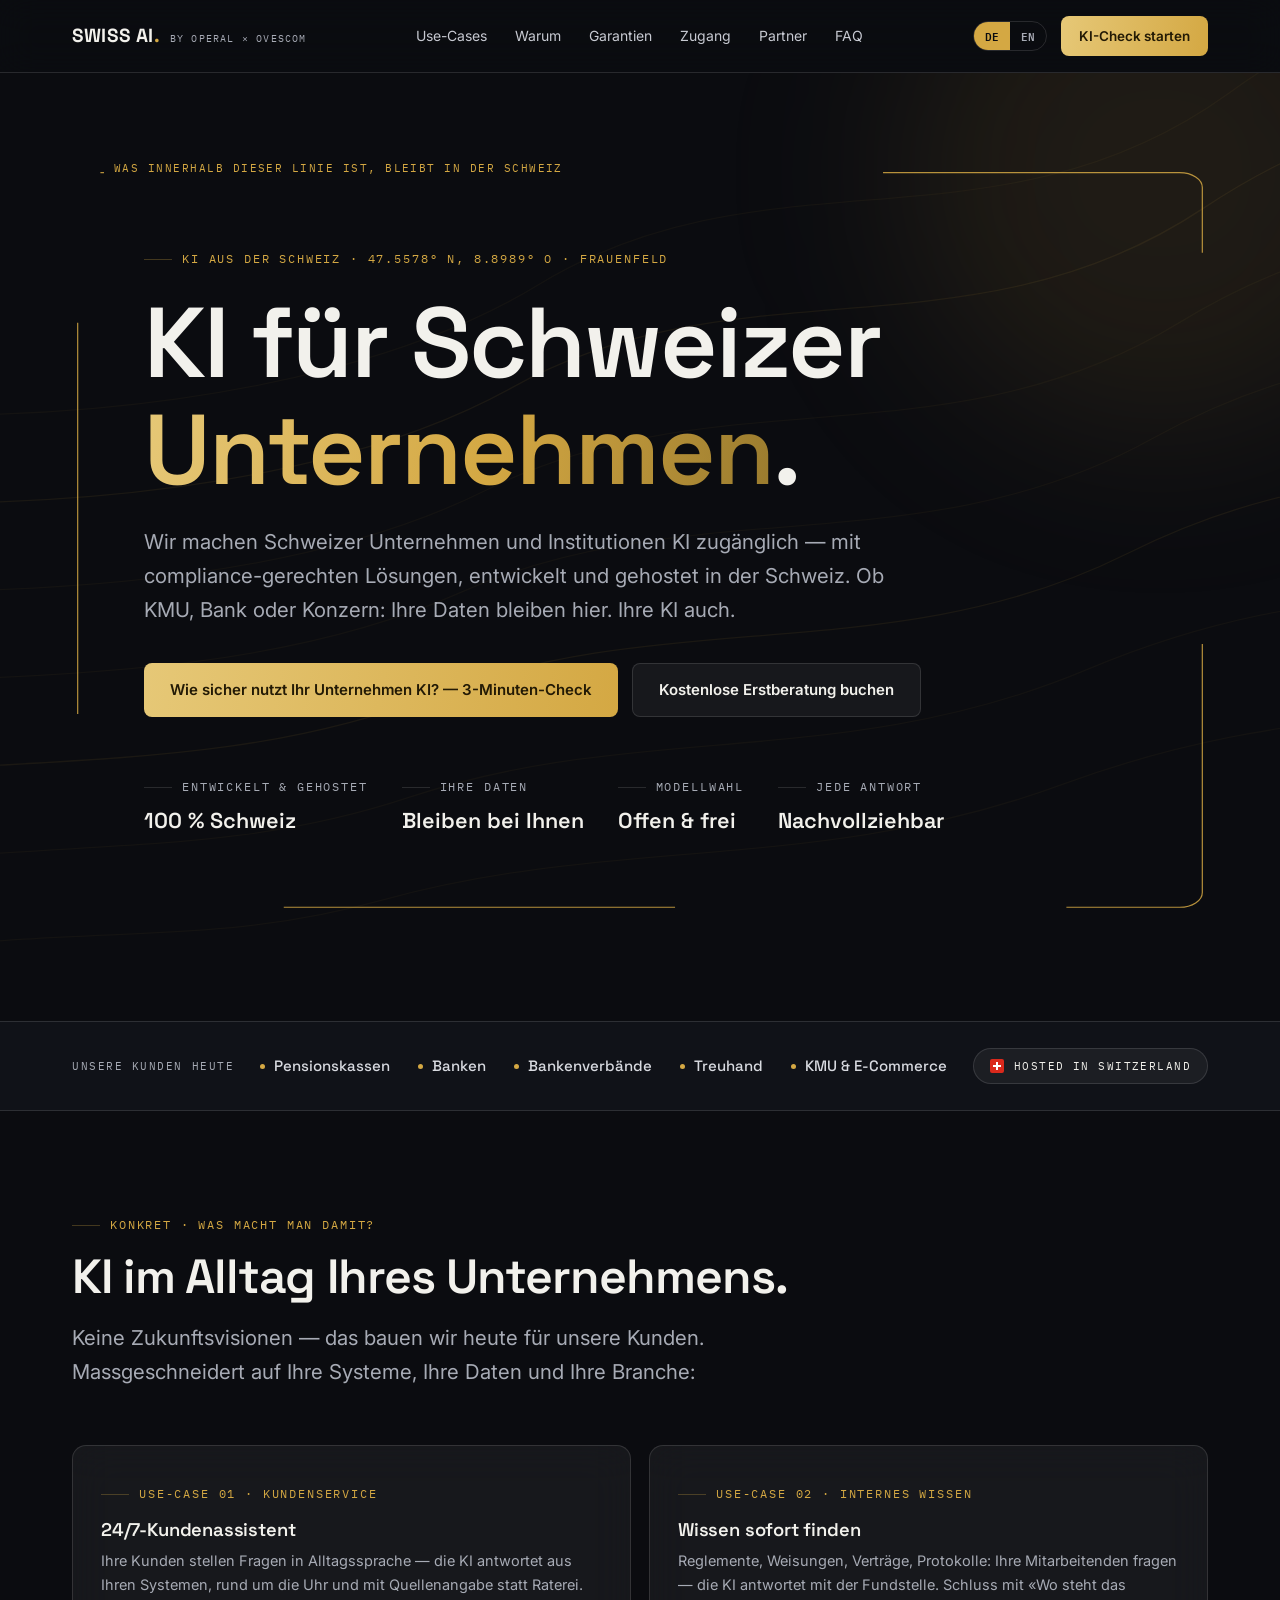
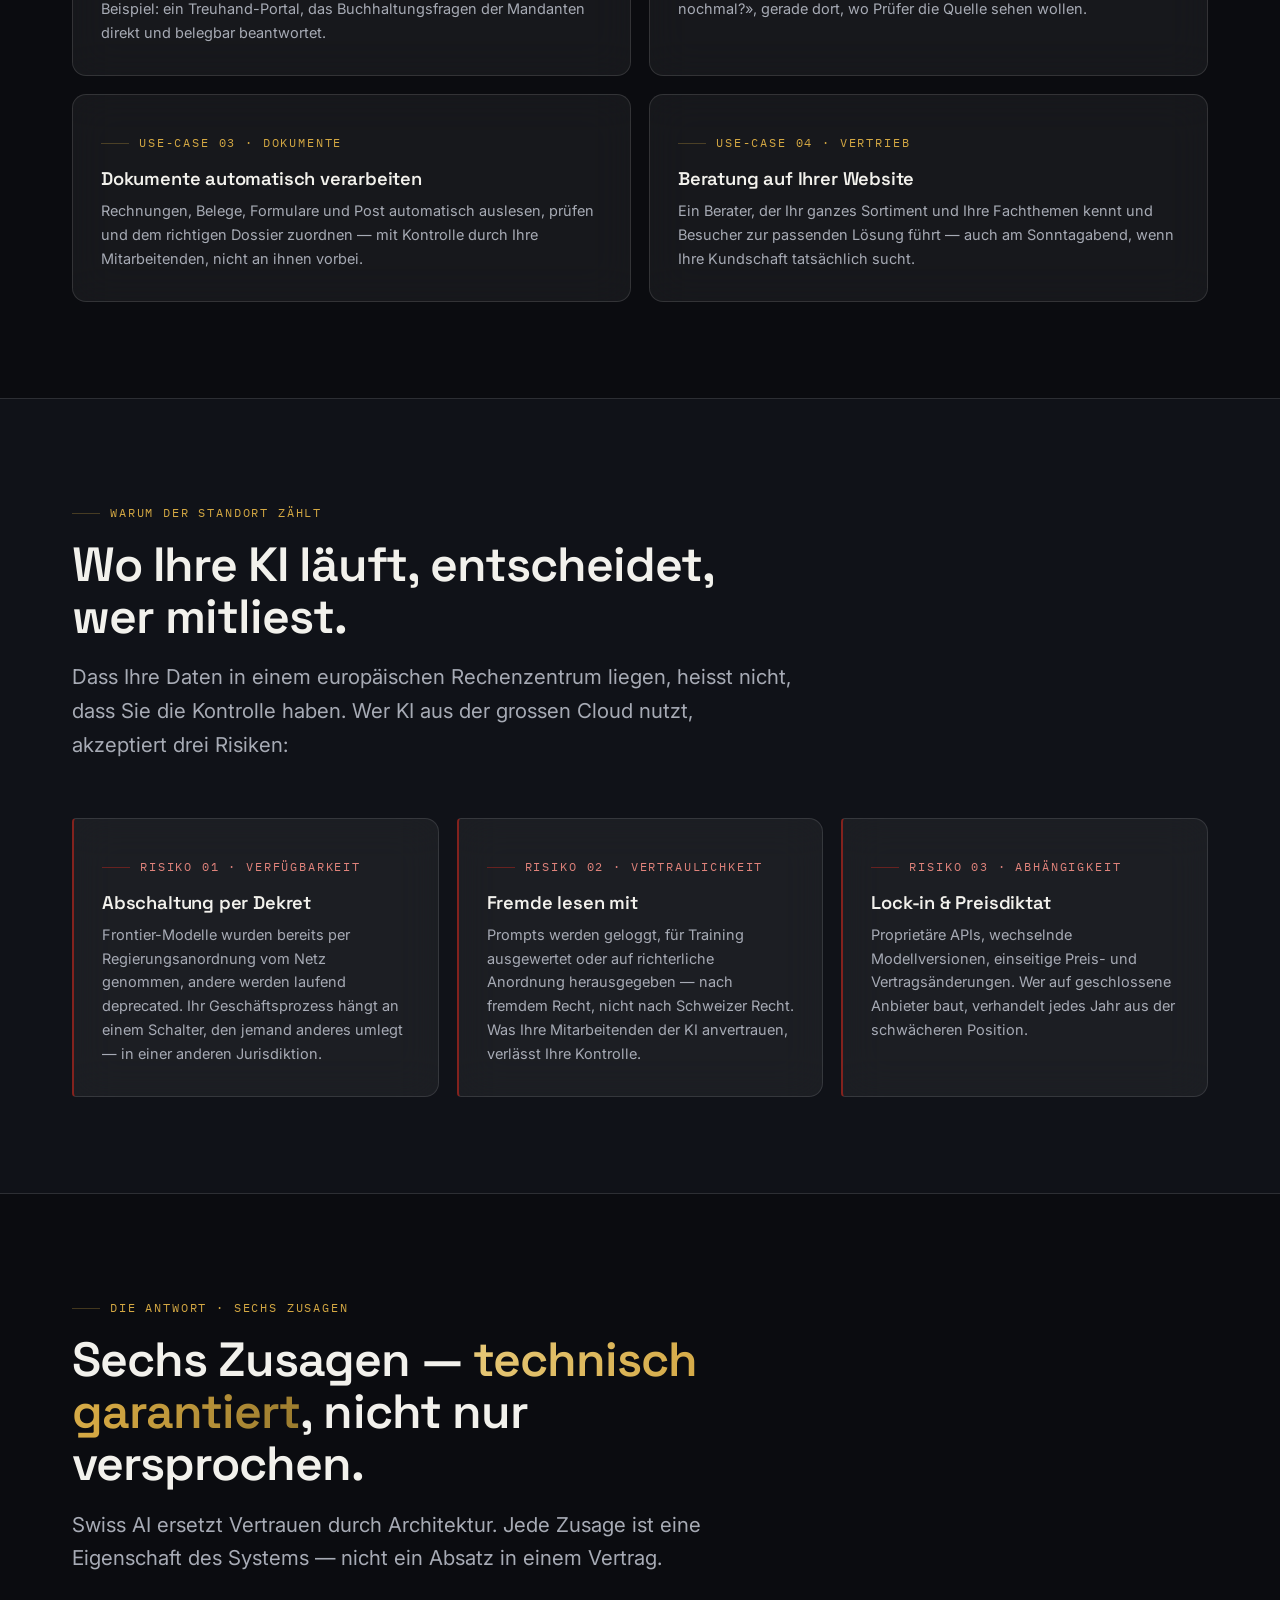
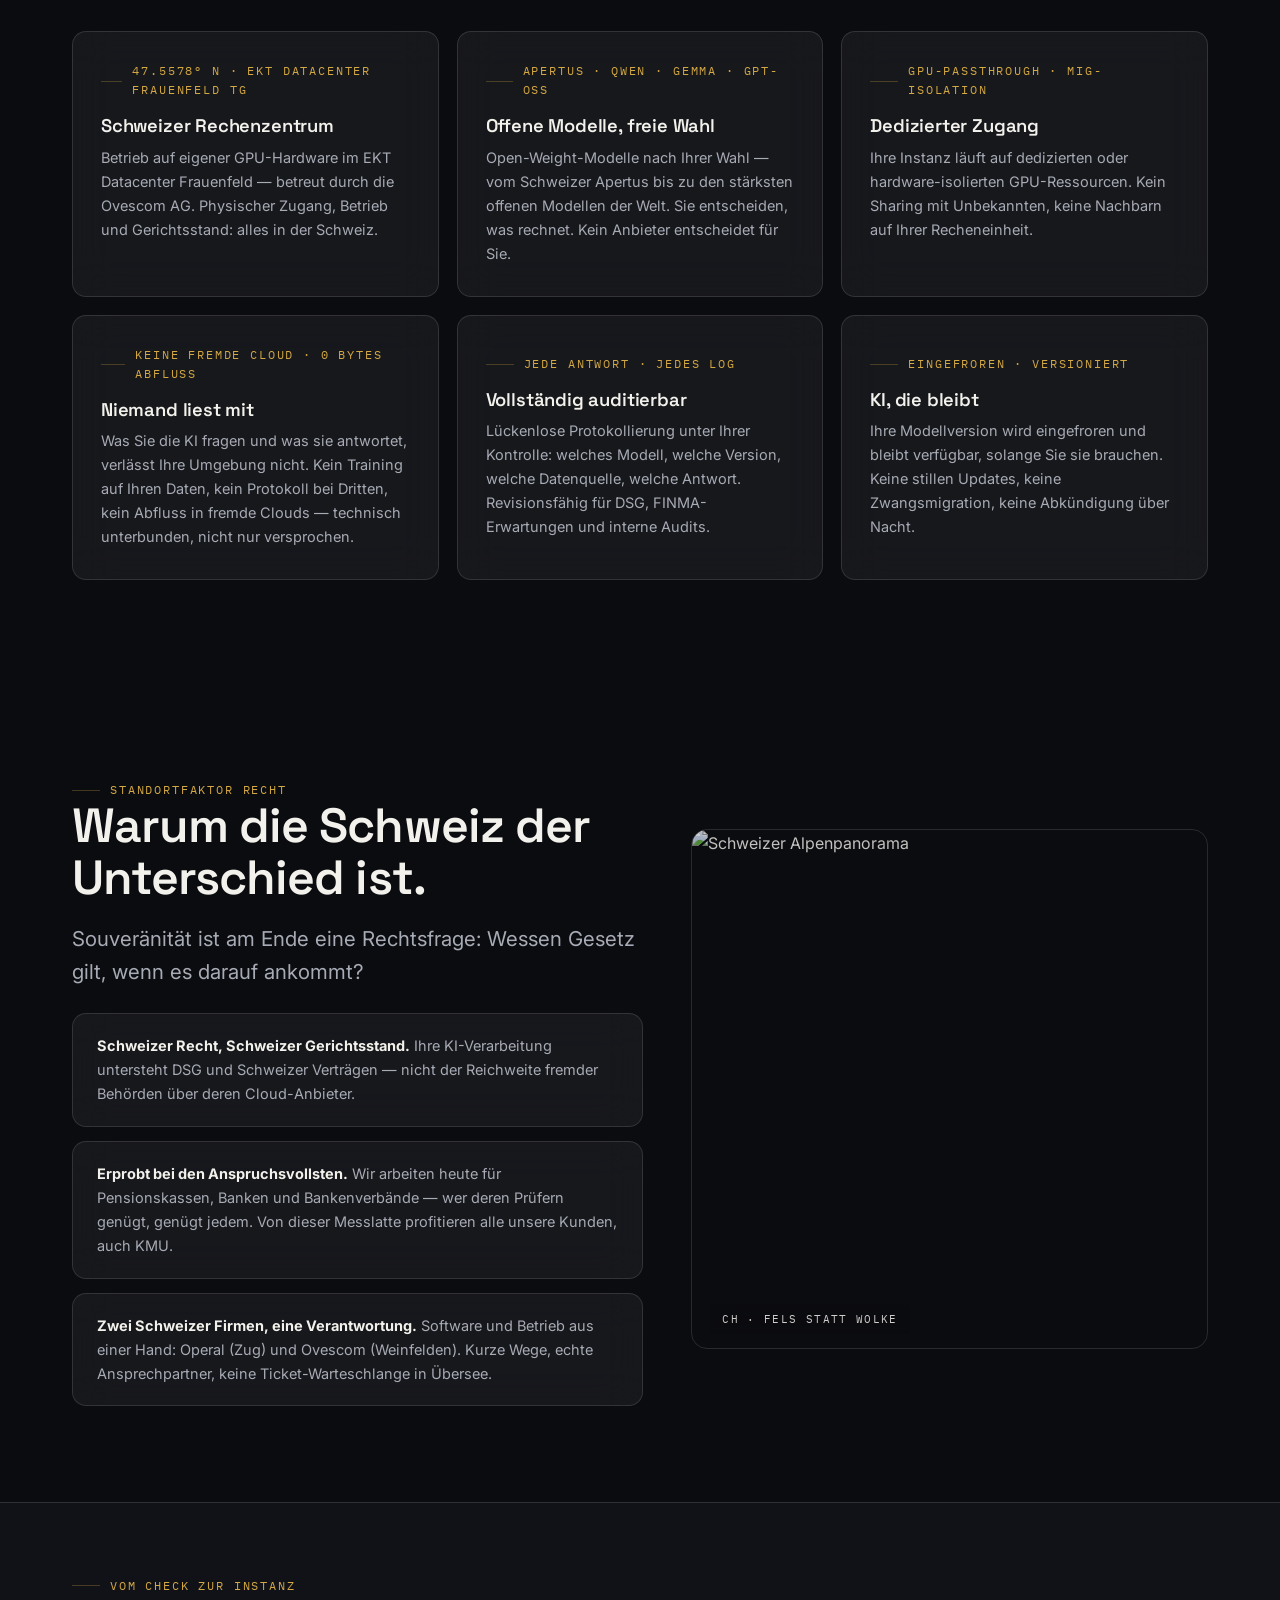
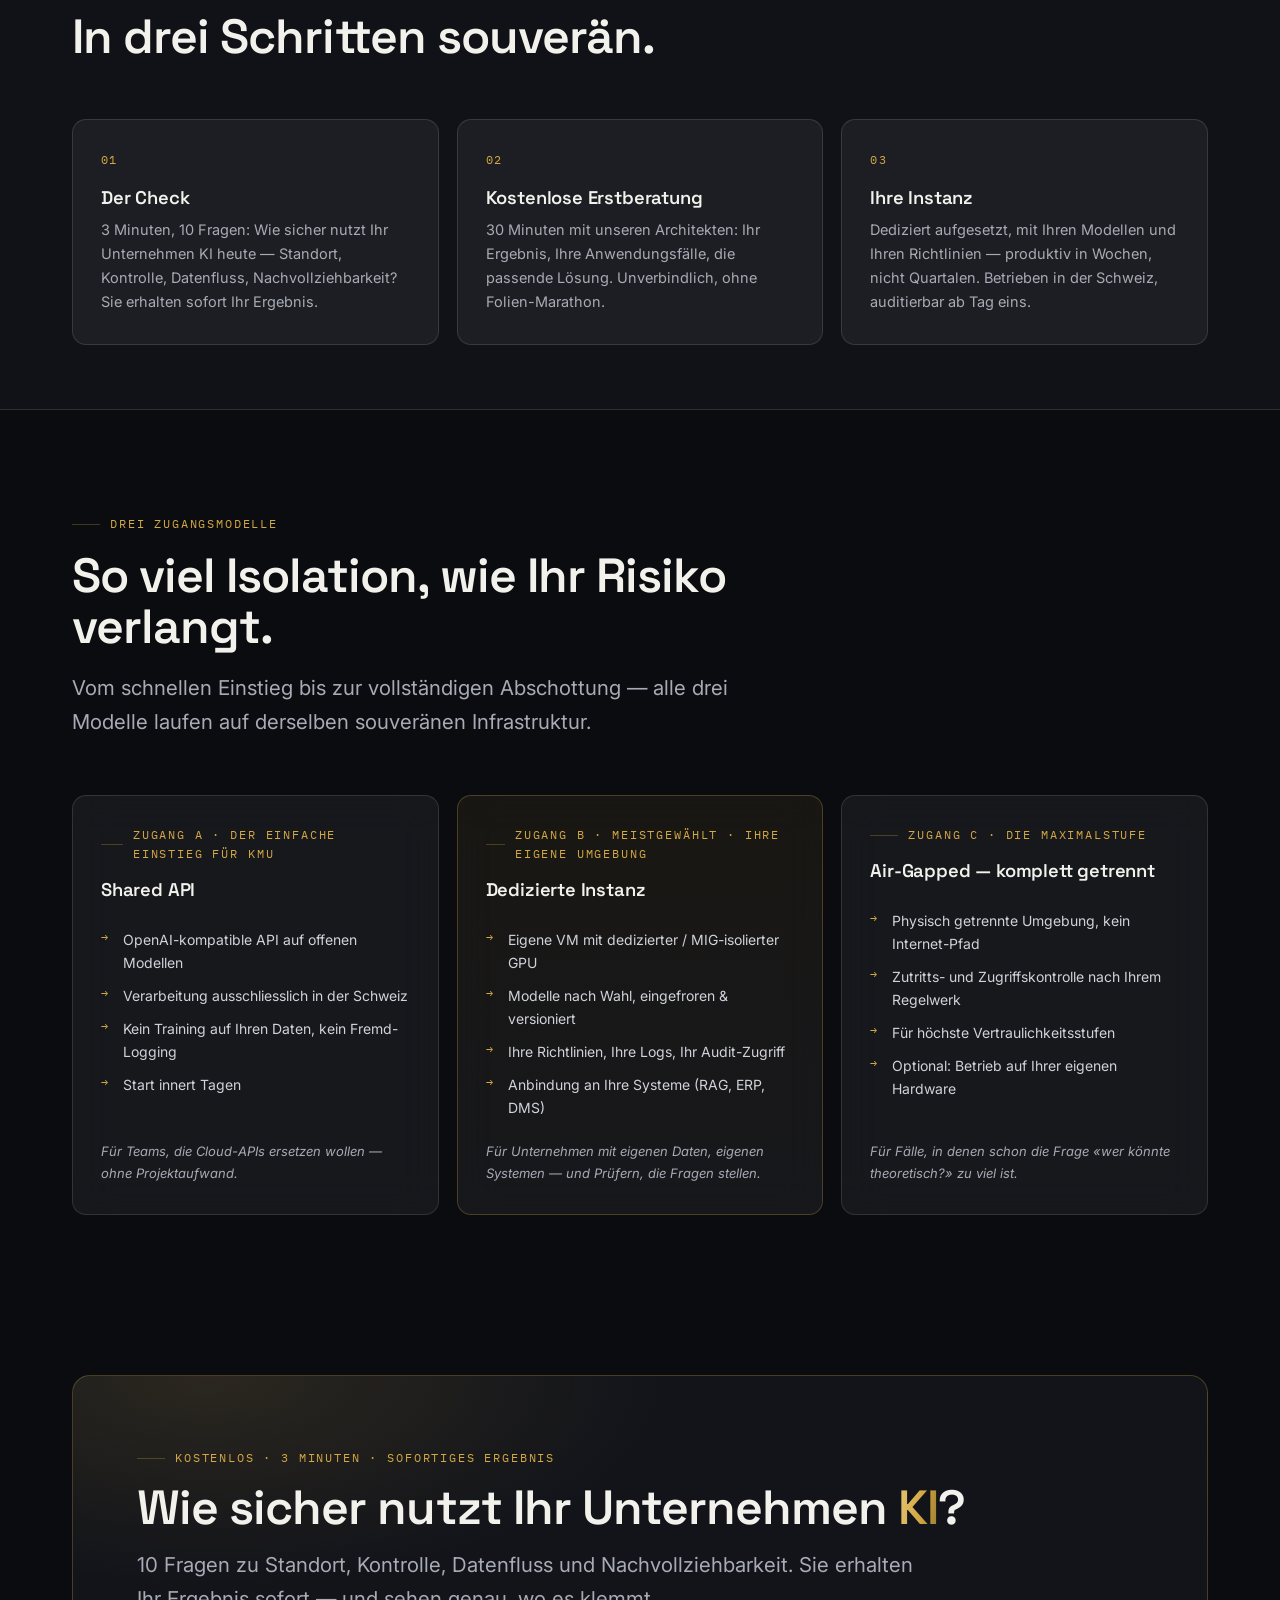
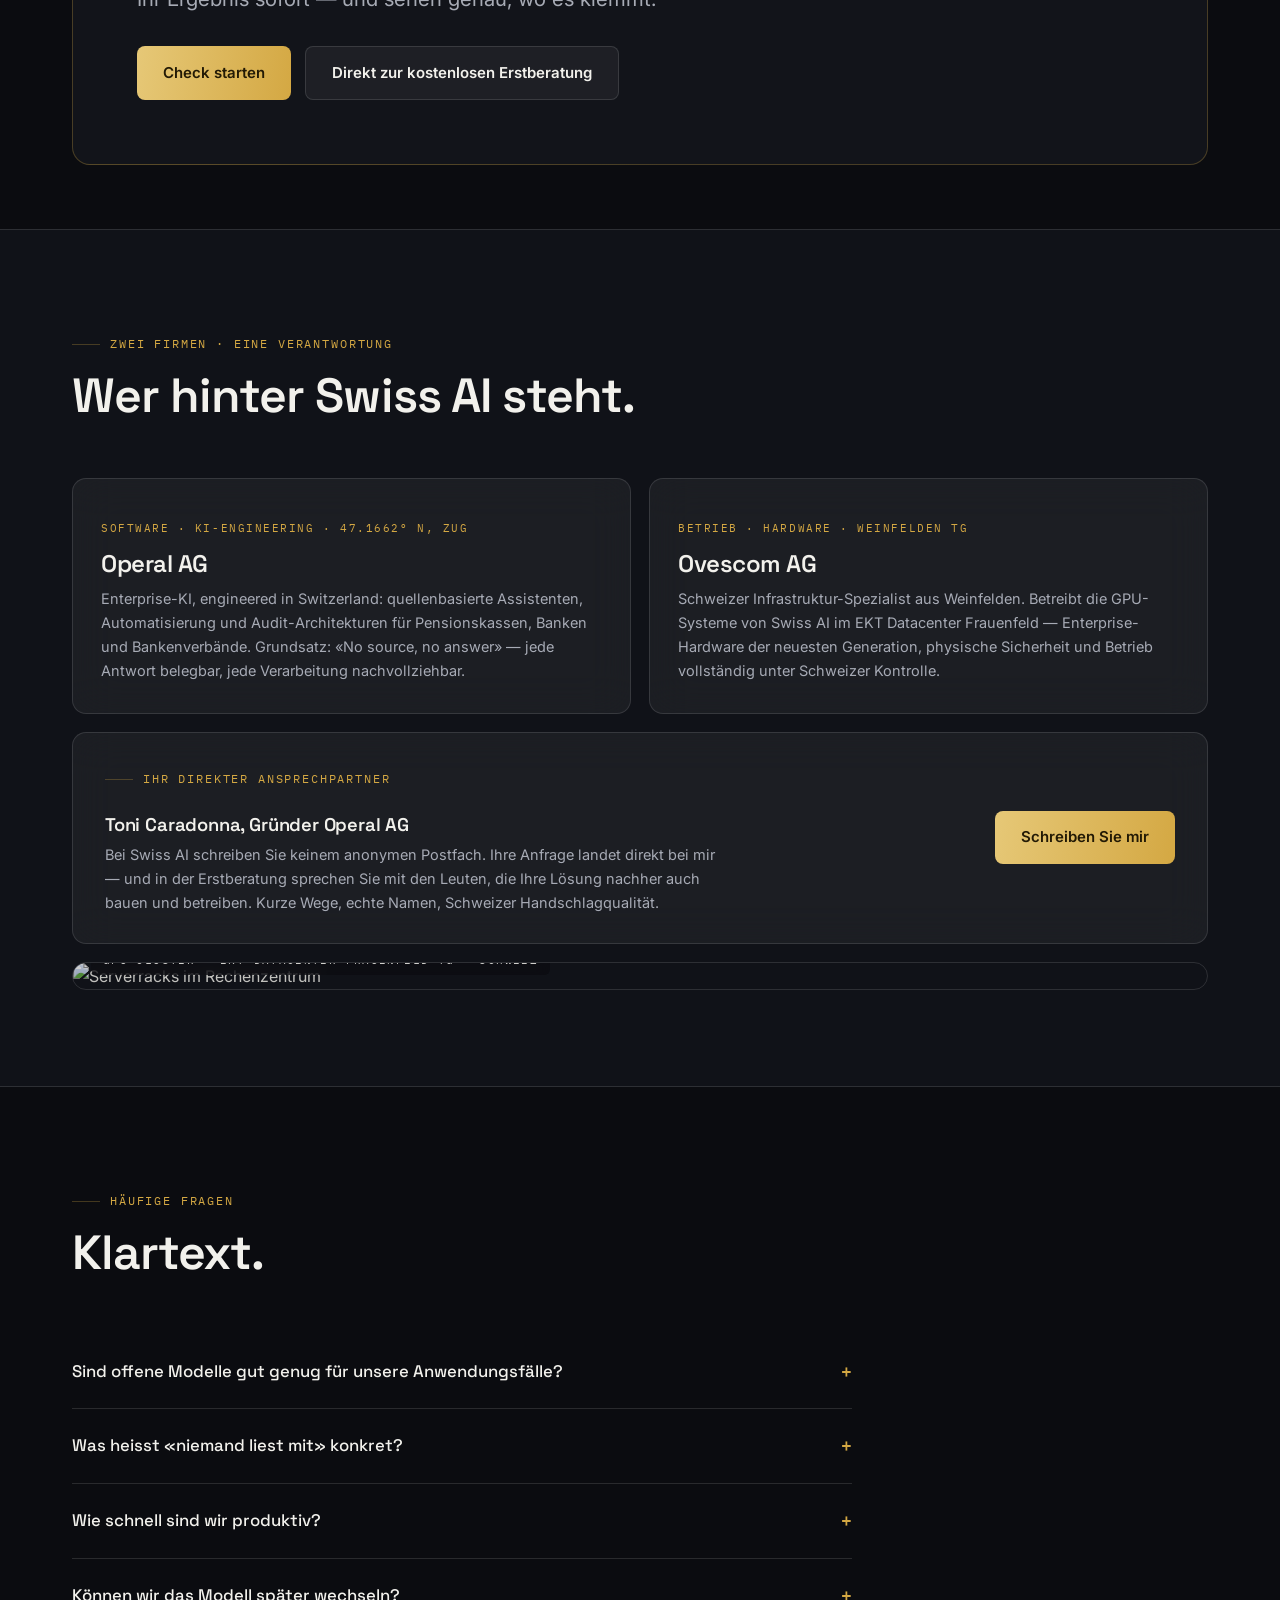
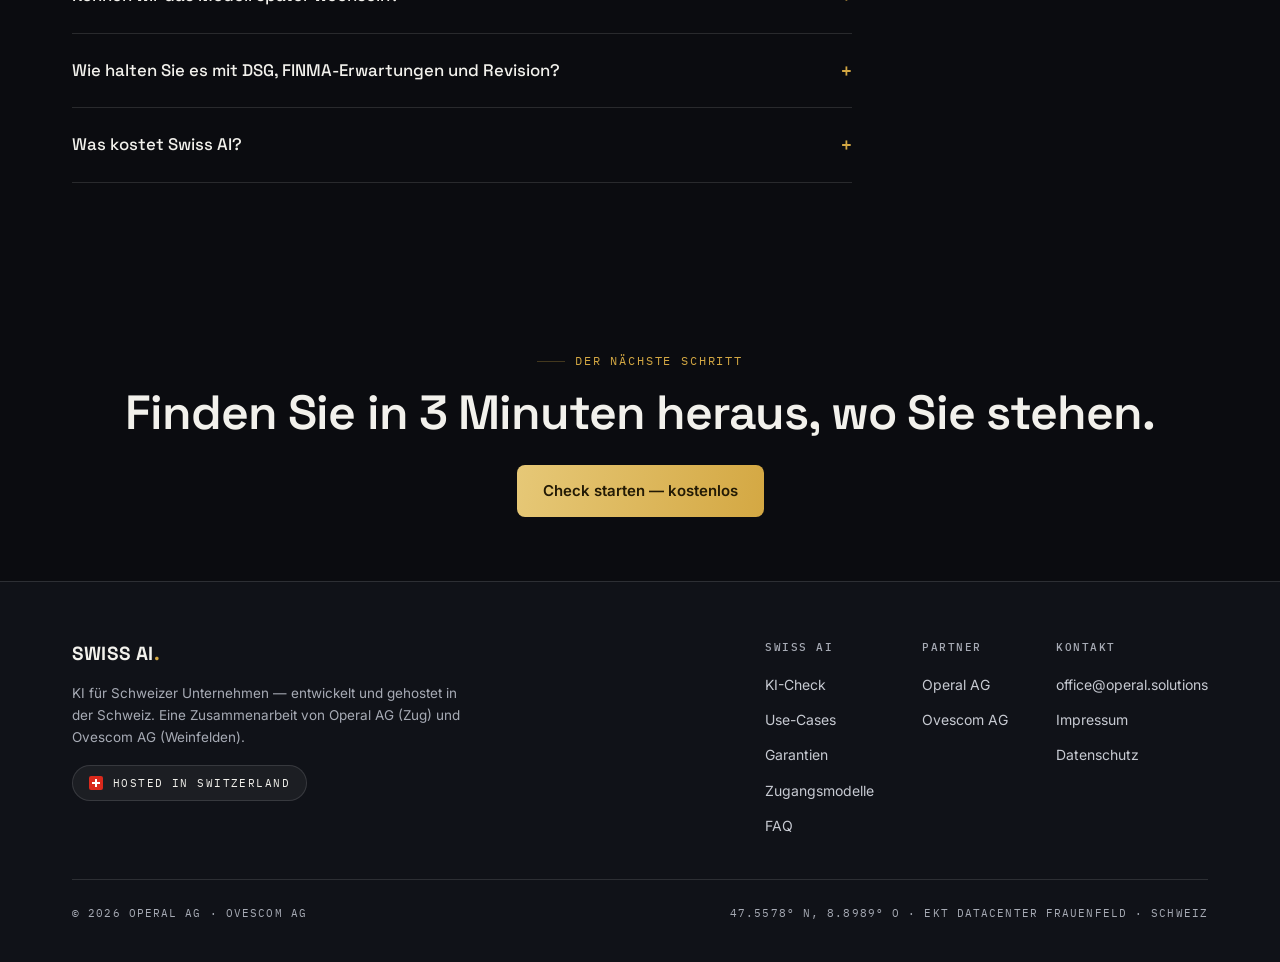
==== commit 752b8562: "Feinschliff per Remo round 2: SME classification on access tiers, personal contact block (Toni) Co-A" ====
--- a/index.html
+++ b/index.html
@@ -297,7 +297,7 @@
     </div>
     <div class="grid grid-3">
       <div class="card tier reveal">
-        <span class="coord">Zugang A</span>
+        <span class="coord">Zugang A · Der einfache Einstieg für KMU</span>
         <h3 class="h-card">Shared API</h3>
         <ul>
           <li>OpenAI-kompatible API auf offenen Modellen</li>
@@ -308,7 +308,7 @@
         <p class="tier-for">Für Teams, die Cloud-APIs ersetzen wollen — ohne Projektaufwand.</p>
       </div>
       <div class="card tier tier-hi reveal">
-        <span class="coord">Zugang B · Meistgewählt</span>
+        <span class="coord">Zugang B · Meistgewählt · Ihre eigene Umgebung</span>
         <h3 class="h-card">Dedizierte Instanz</h3>
         <ul>
           <li>Eigene VM mit dedizierter / MIG-isolierter GPU</li>
@@ -319,8 +319,8 @@
         <p class="tier-for">Für Unternehmen mit eigenen Daten, eigenen Systemen — und Prüfern, die Fragen stellen.</p>
       </div>
       <div class="card tier reveal">
-        <span class="coord">Zugang C</span>
-        <h3 class="h-card">Air-Gapped</h3>
+        <span class="coord">Zugang C · Die Maximalstufe</span>
+        <h3 class="h-card">Air-Gapped — komplett getrennt</h3>
         <ul>
           <li>Physisch getrennte Umgebung, kein Internet-Pfad</li>
           <li>Zutritts- und Zugriffskontrolle nach Ihrem Regelwerk</li>
@@ -371,6 +371,16 @@
         Swiss AI im EKT Datacenter Frauenfeld — Enterprise-Hardware der neuesten Generation,
         physische Sicherheit und Betrieb vollständig unter Schweizer Kontrolle.</p>
       </div>
+    </div>
+    <div class="card reveal" style="margin-top:18px;padding:28px 32px;display:flex;flex-wrap:wrap;gap:24px;align-items:center;justify-content:space-between;">
+      <div style="max-width:62ch;">
+        <span class="coord">Ihr direkter Ansprechpartner</span>
+        <h3 class="h-card" style="margin:10px 0 8px;">Toni Caradonna, Gründer Operal AG</h3>
+        <p>Bei Swiss AI schreiben Sie keinem anonymen Postfach. Ihre Anfrage landet direkt bei mir —
+        und in der Erstberatung sprechen Sie mit den Leuten, die Ihre Lösung nachher auch bauen
+        und betreiben. Kurze Wege, echte Namen, Schweizer Handschlagqualität.</p>
+      </div>
+      <a class="btn btn-gold" href="mailto:office@operal.solutions?subject=Kostenlose%20Erstberatung">Schreiben Sie mir</a>
     </div>
     <figure class="figure reveal" style="margin-top:18px;max-height:360px;">
       <img src="https://images.unsplash.com/photo-1558494949-ef010cbdcc31?w=1600&q=80" alt="Serverracks im Rechenzentrum" loading="lazy" style="max-height:360px;">
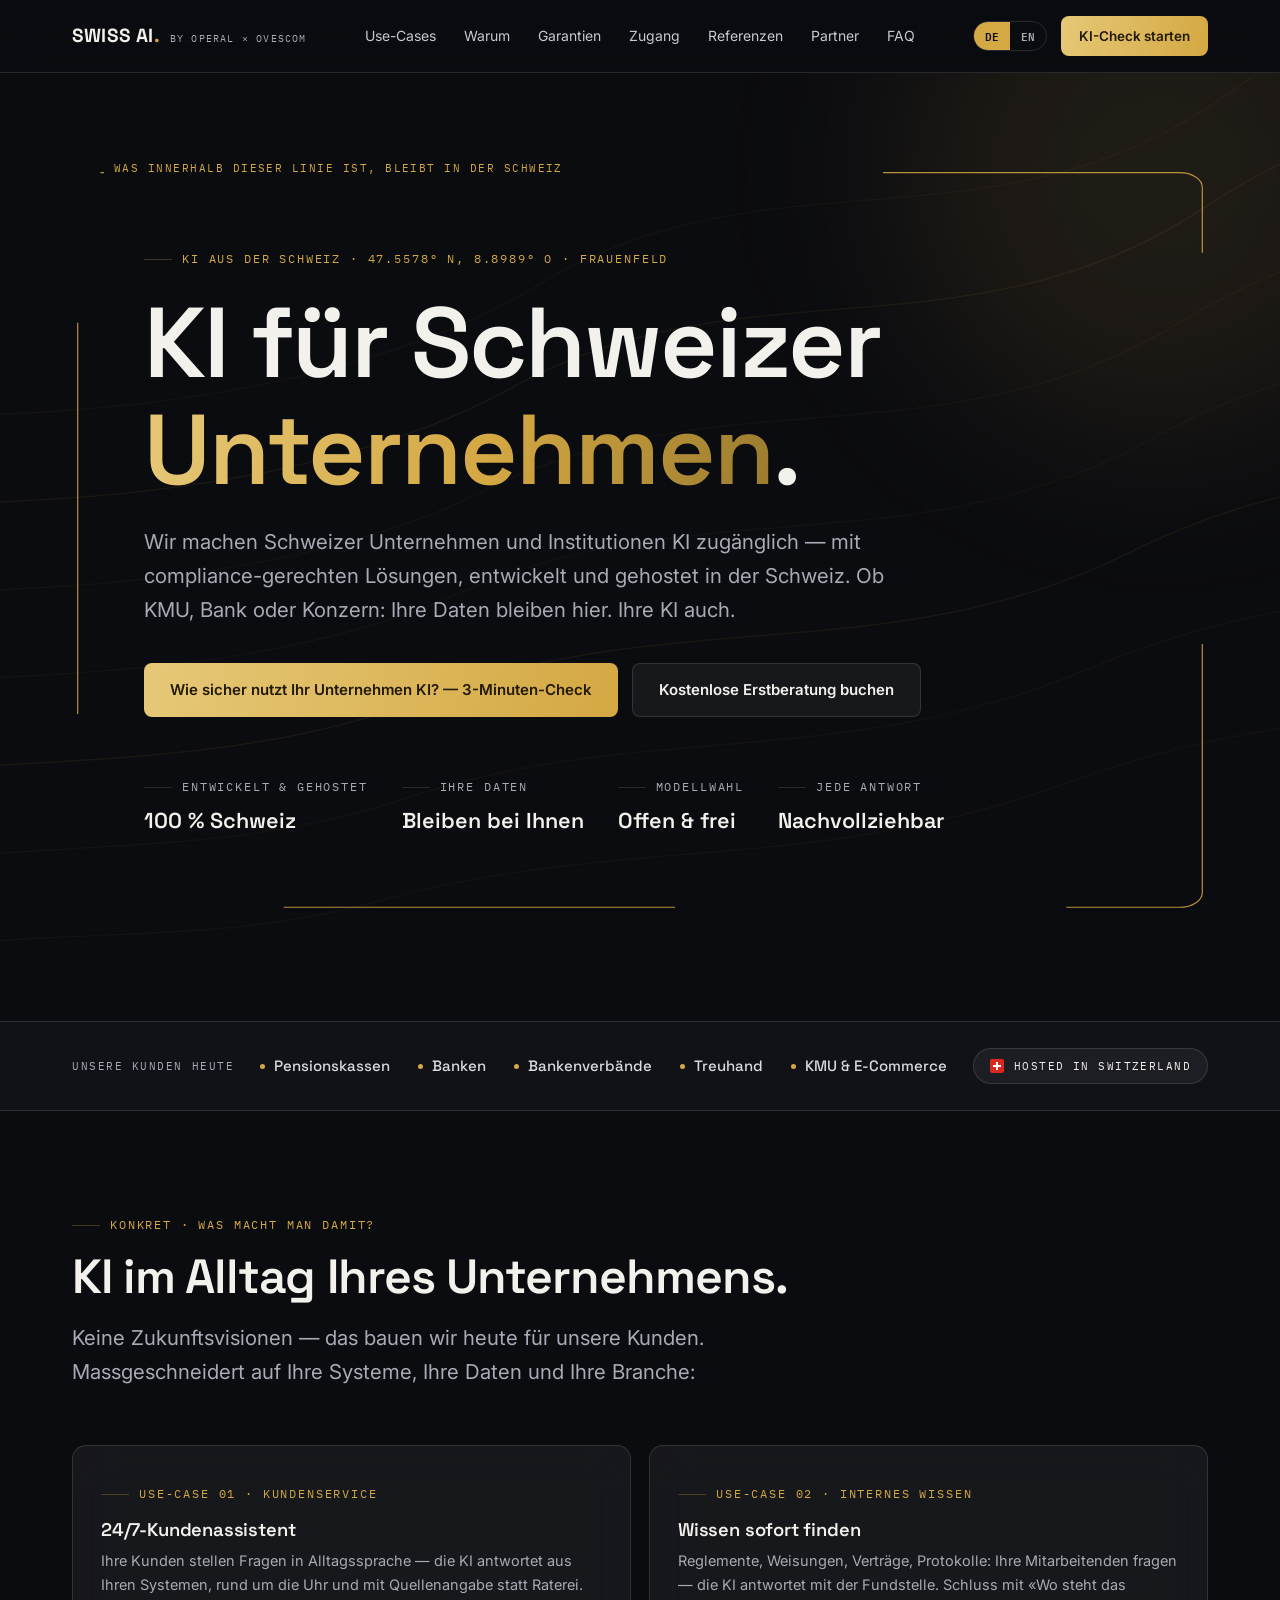
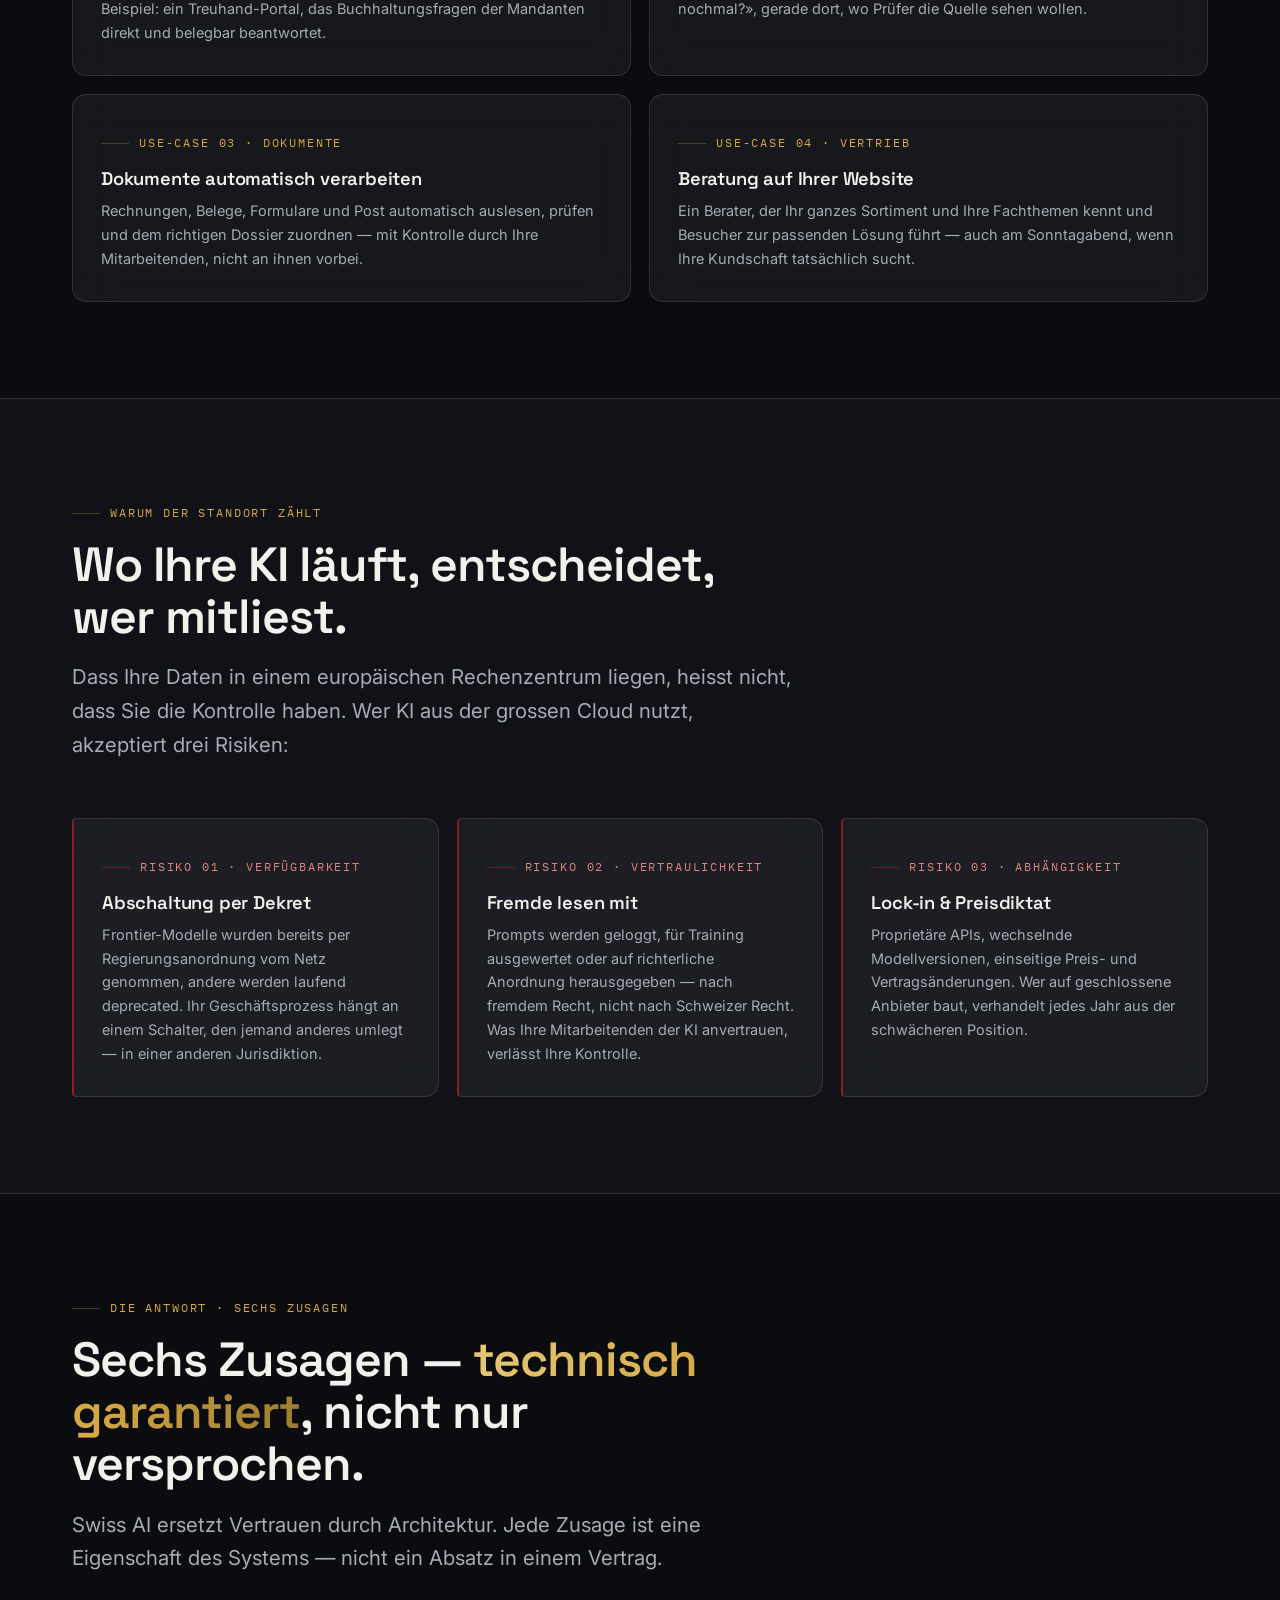
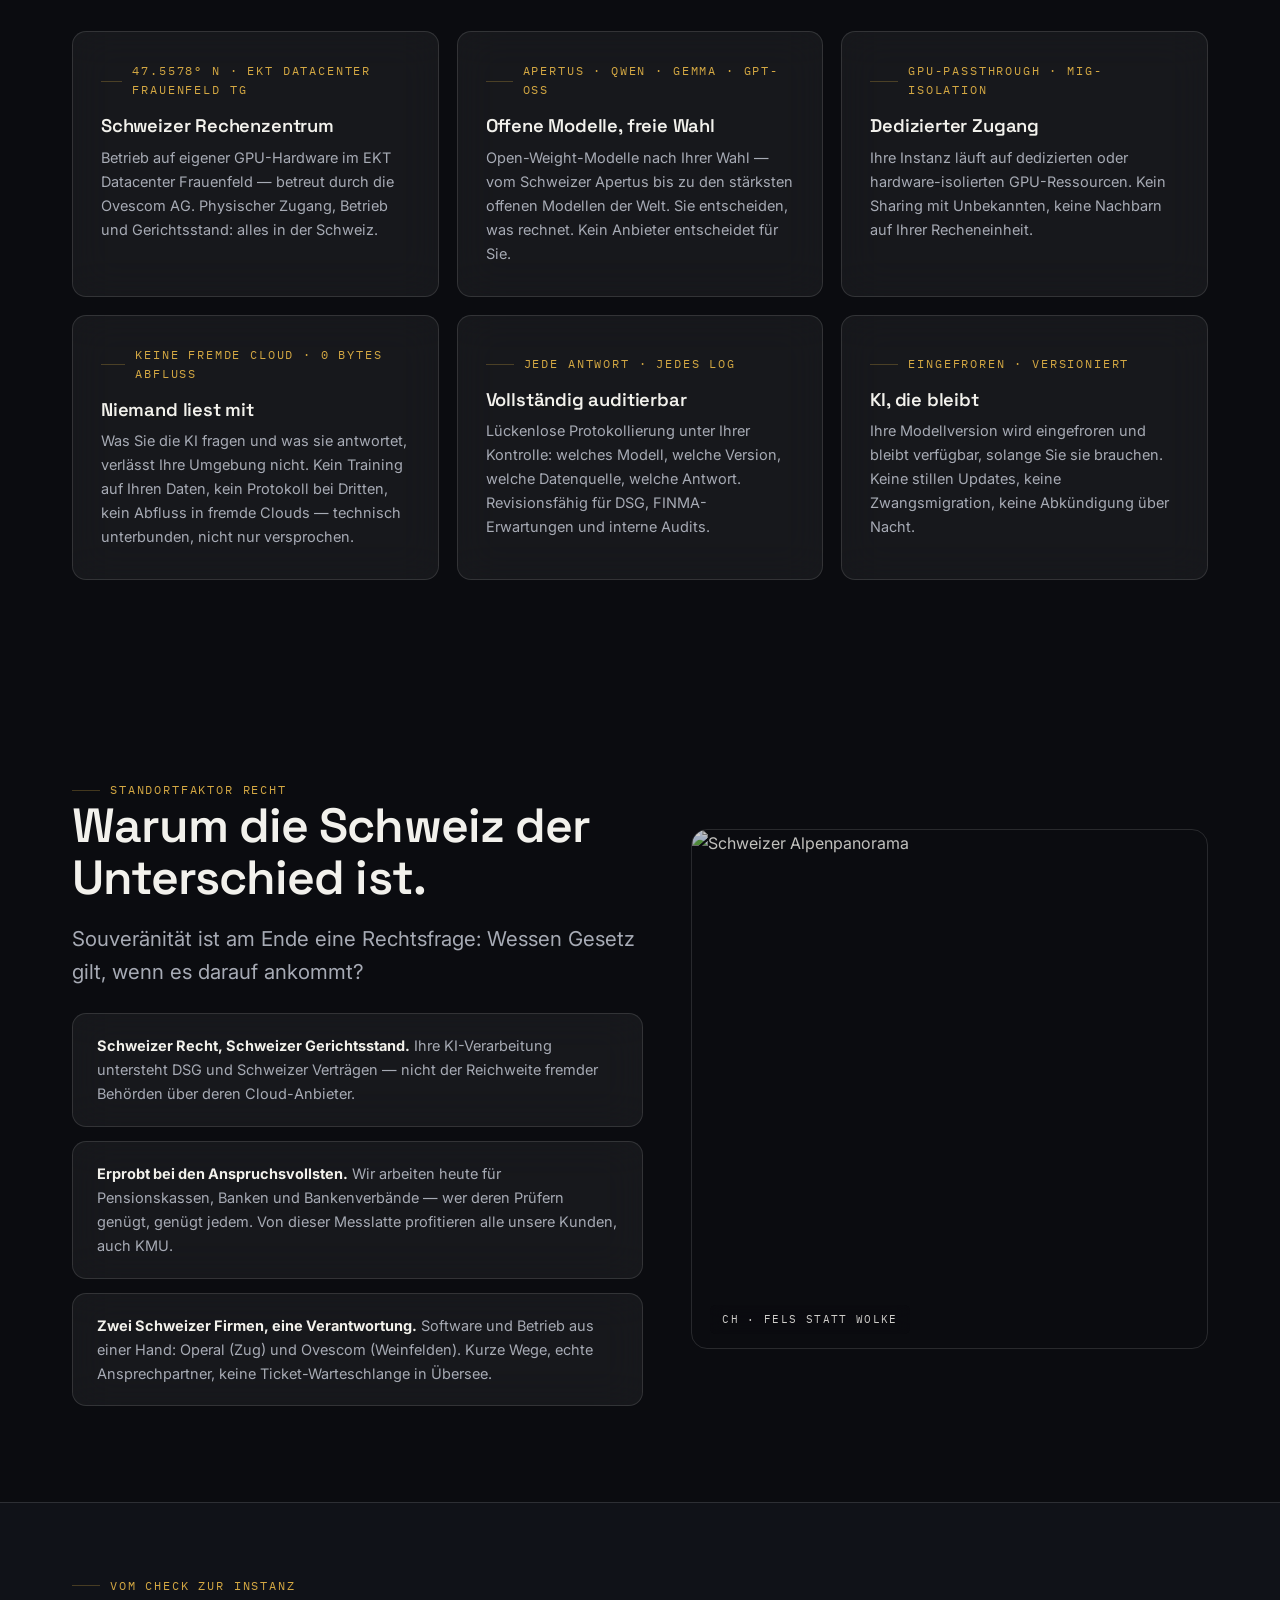
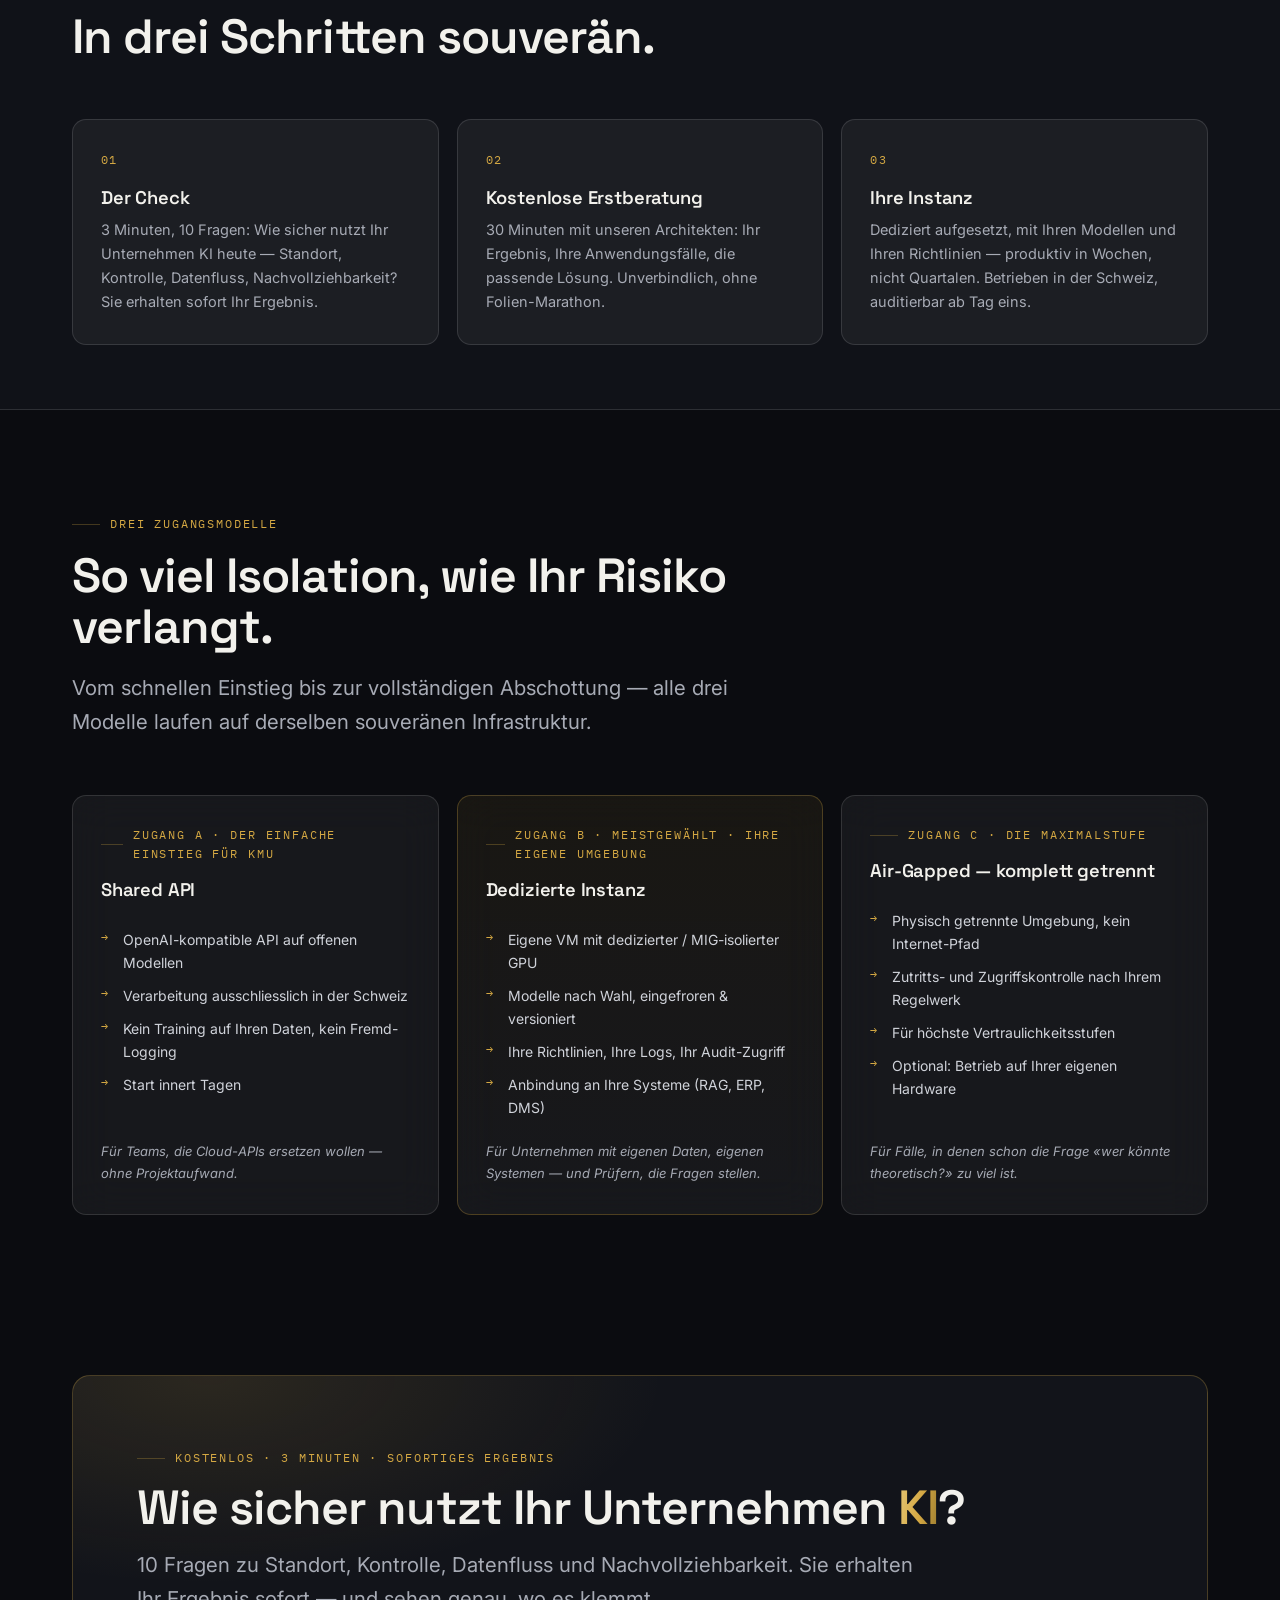
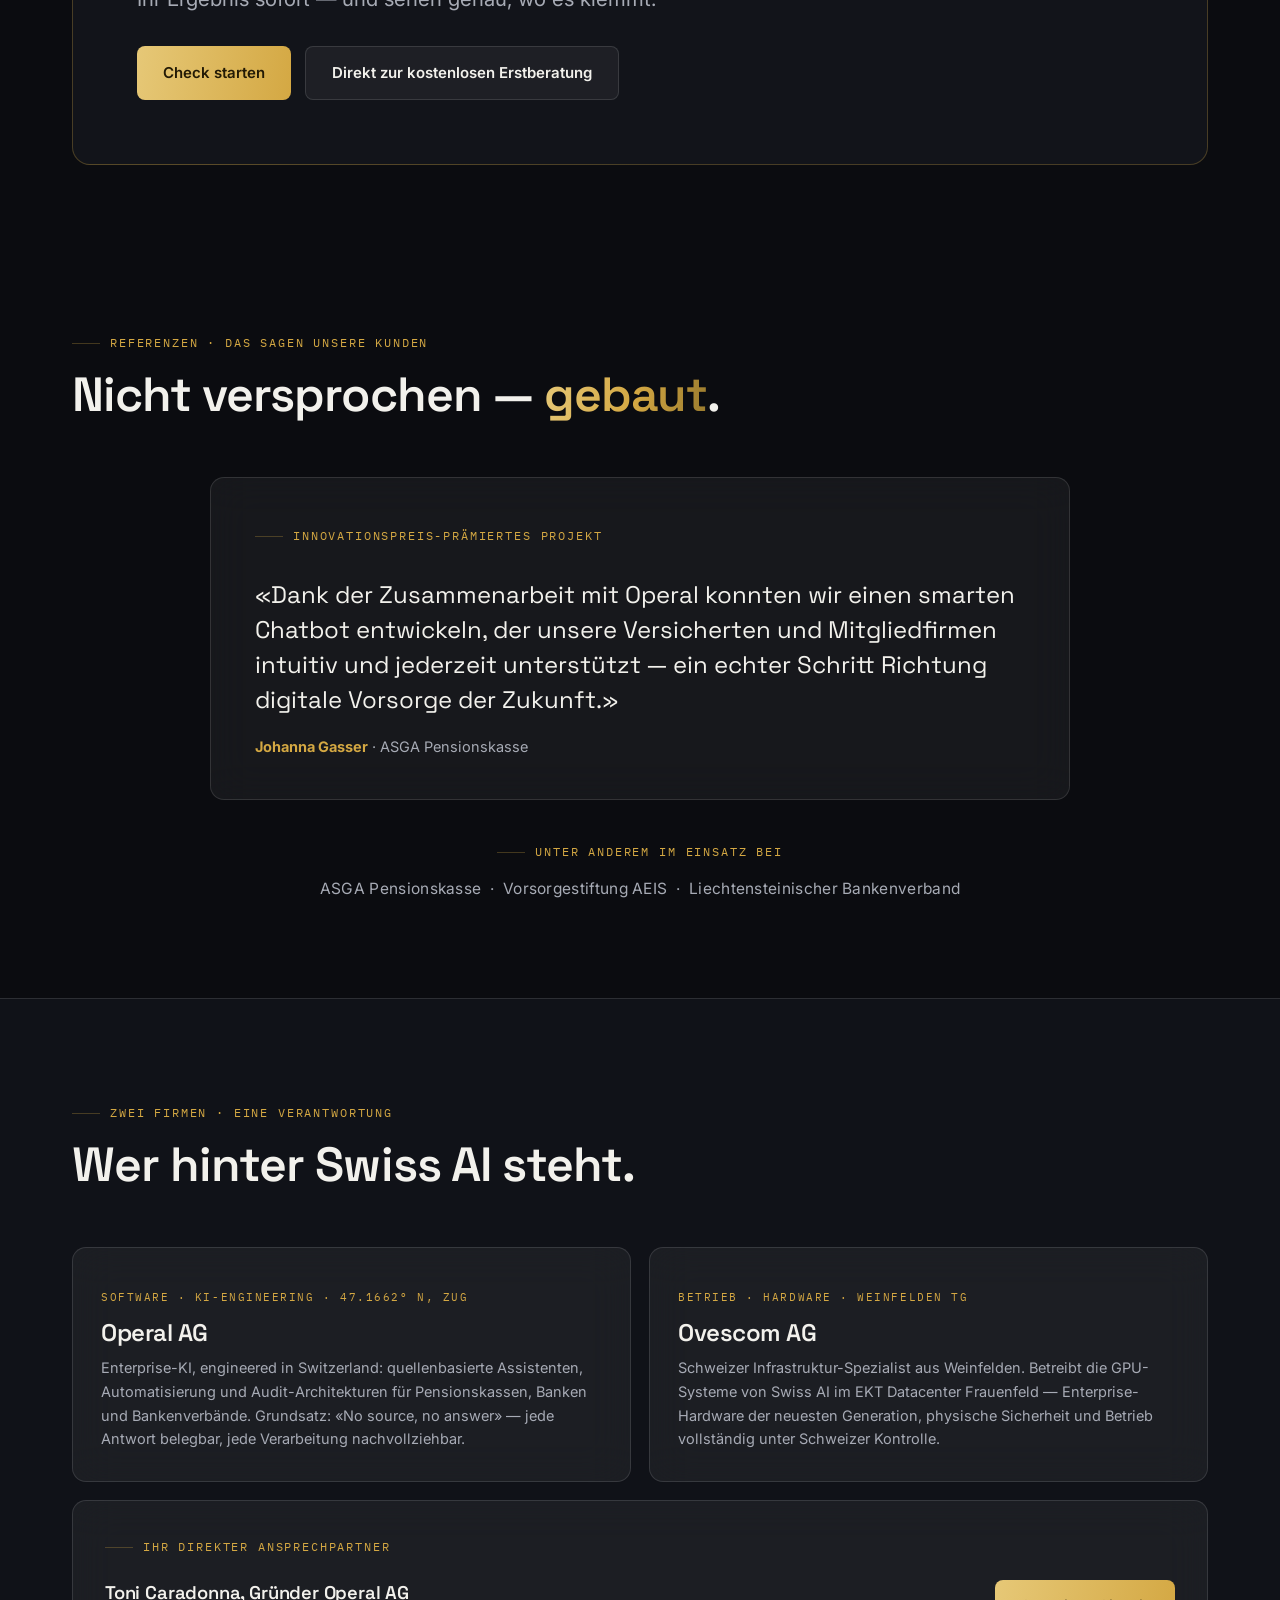
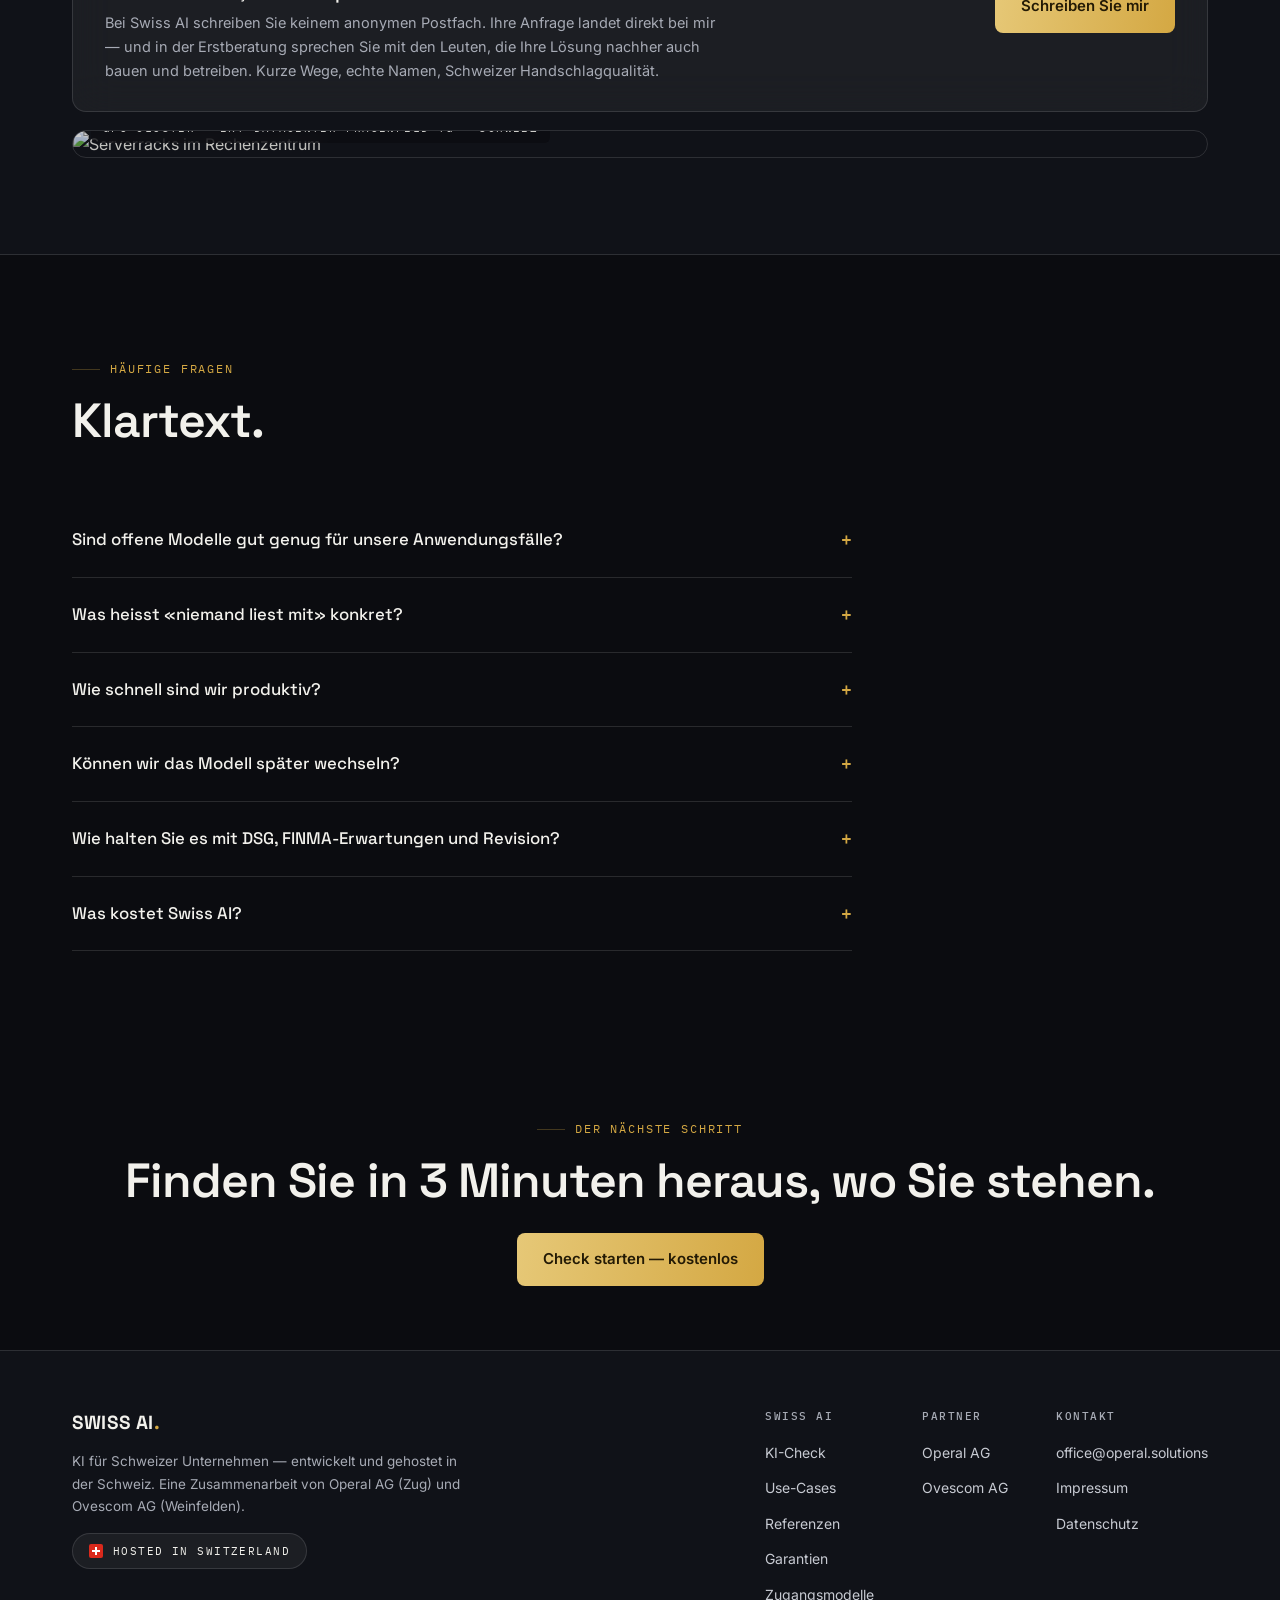
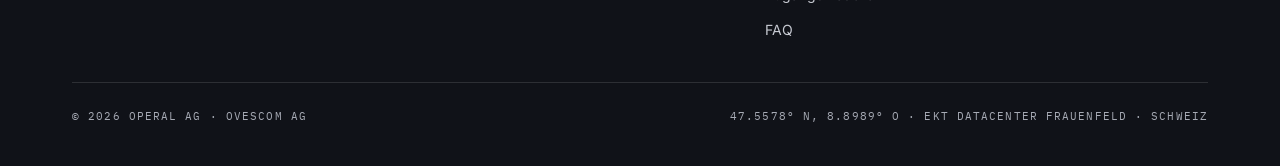
==== commit 4c14b81c: "References section: ASGA testimonial (Johanna Gasser, from operal.live) + named clients AEIS, Liecht" ====
--- a/index.html
+++ b/index.html
@@ -31,6 +31,7 @@
       <a href="#warum">Warum</a>
       <a href="#garantien">Garantien</a>
       <a href="#zugang">Zugang</a>
+      <a href="#referenzen">Referenzen</a>
       <a href="#partner">Partner</a>
       <a href="#faq">FAQ</a>
     </nav>
@@ -345,6 +346,31 @@
         <a class="btn btn-gold" href="/check/">Check starten</a>
         <a class="btn btn-glass" href="mailto:office@operal.solutions?subject=Kostenlose%20Erstberatung">Direkt zur kostenlosen Erstberatung</a>
       </div>
+    </div>
+  </div>
+</section>
+
+<!-- ============ REFERENZEN ============ -->
+<section id="referenzen">
+  <div class="wrap">
+    <div class="section-head reveal">
+      <span class="coord">Referenzen · Das sagen unsere Kunden</span>
+      <h2 class="h-section">Nicht versprochen — <span class="gold">gebaut</span>.</h2>
+    </div>
+    <div class="card reveal" style="padding:40px 44px;max-width:860px;margin:0 auto;">
+      <span class="coord">Innovationspreis-prämiertes Projekt</span>
+      <blockquote style="margin:16px 0 18px;font-family:'Space Grotesk',sans-serif;font-size:clamp(19px,2.6vw,24px);line-height:1.45;color:var(--text);">
+        «Dank der Zusammenarbeit mit Operal konnten wir einen smarten Chatbot entwickeln,
+        der unsere Versicherten und Mitgliedfirmen intuitiv und jederzeit unterstützt —
+        ein echter Schritt Richtung digitale Vorsorge der Zukunft.»
+      </blockquote>
+      <p style="color:var(--muted);"><strong style="color:var(--gold);">Johanna Gasser</strong> · ASGA Pensionskasse</p>
+    </div>
+    <div class="reveal" style="text-align:center;margin-top:34px;">
+      <span class="coord" style="justify-content:center;">Unter anderem im Einsatz bei</span>
+      <p style="margin-top:14px;color:var(--muted);font-size:15.5px;letter-spacing:.02em;">
+        ASGA Pensionskasse &nbsp;·&nbsp; Vorsorgestiftung AEIS &nbsp;·&nbsp; Liechtensteinischer Bankenverband
+      </p>
     </div>
   </div>
 </section>
@@ -466,6 +492,7 @@
           <ul>
             <li><a href="/check/">KI-Check</a></li>
             <li><a href="#usecases">Use-Cases</a></li>
+            <li><a href="#referenzen">Referenzen</a></li>
             <li><a href="#garantien">Garantien</a></li>
             <li><a href="#zugang">Zugangsmodelle</a></li>
             <li><a href="#faq">FAQ</a></li>
